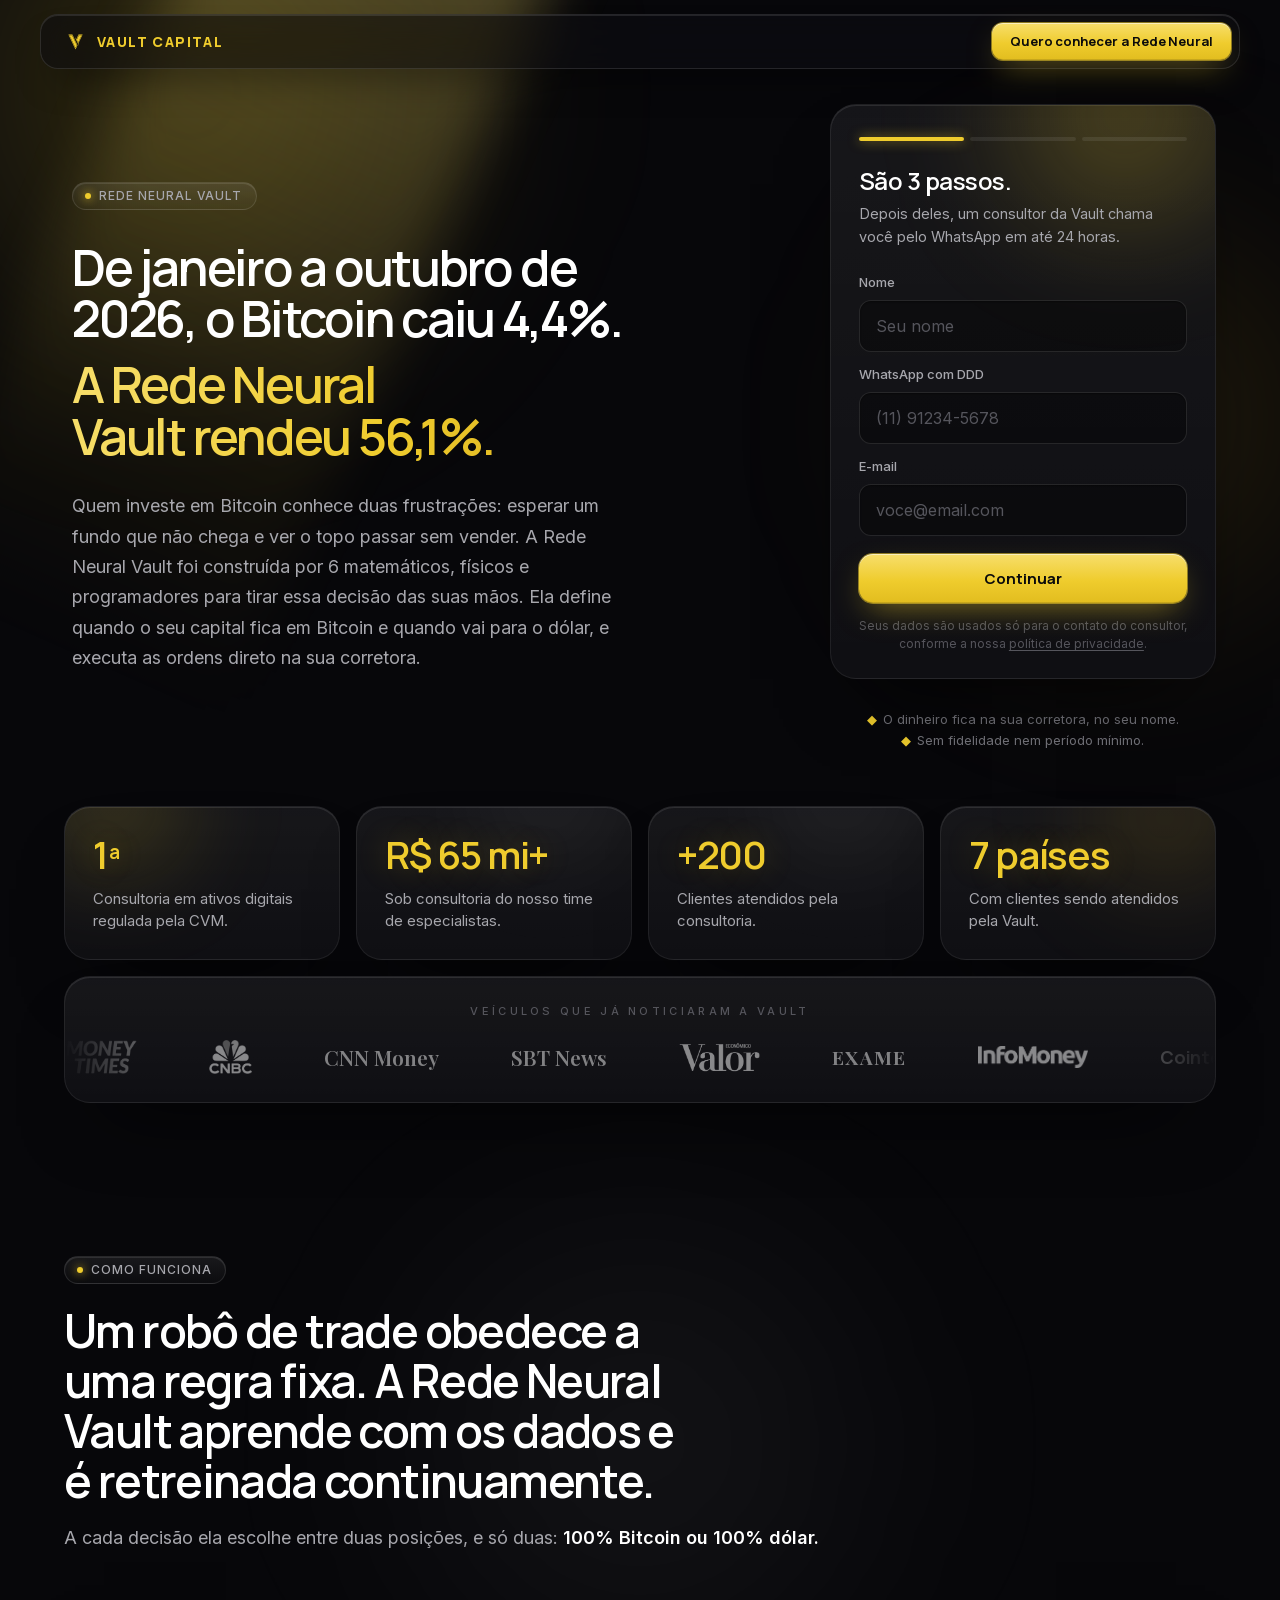
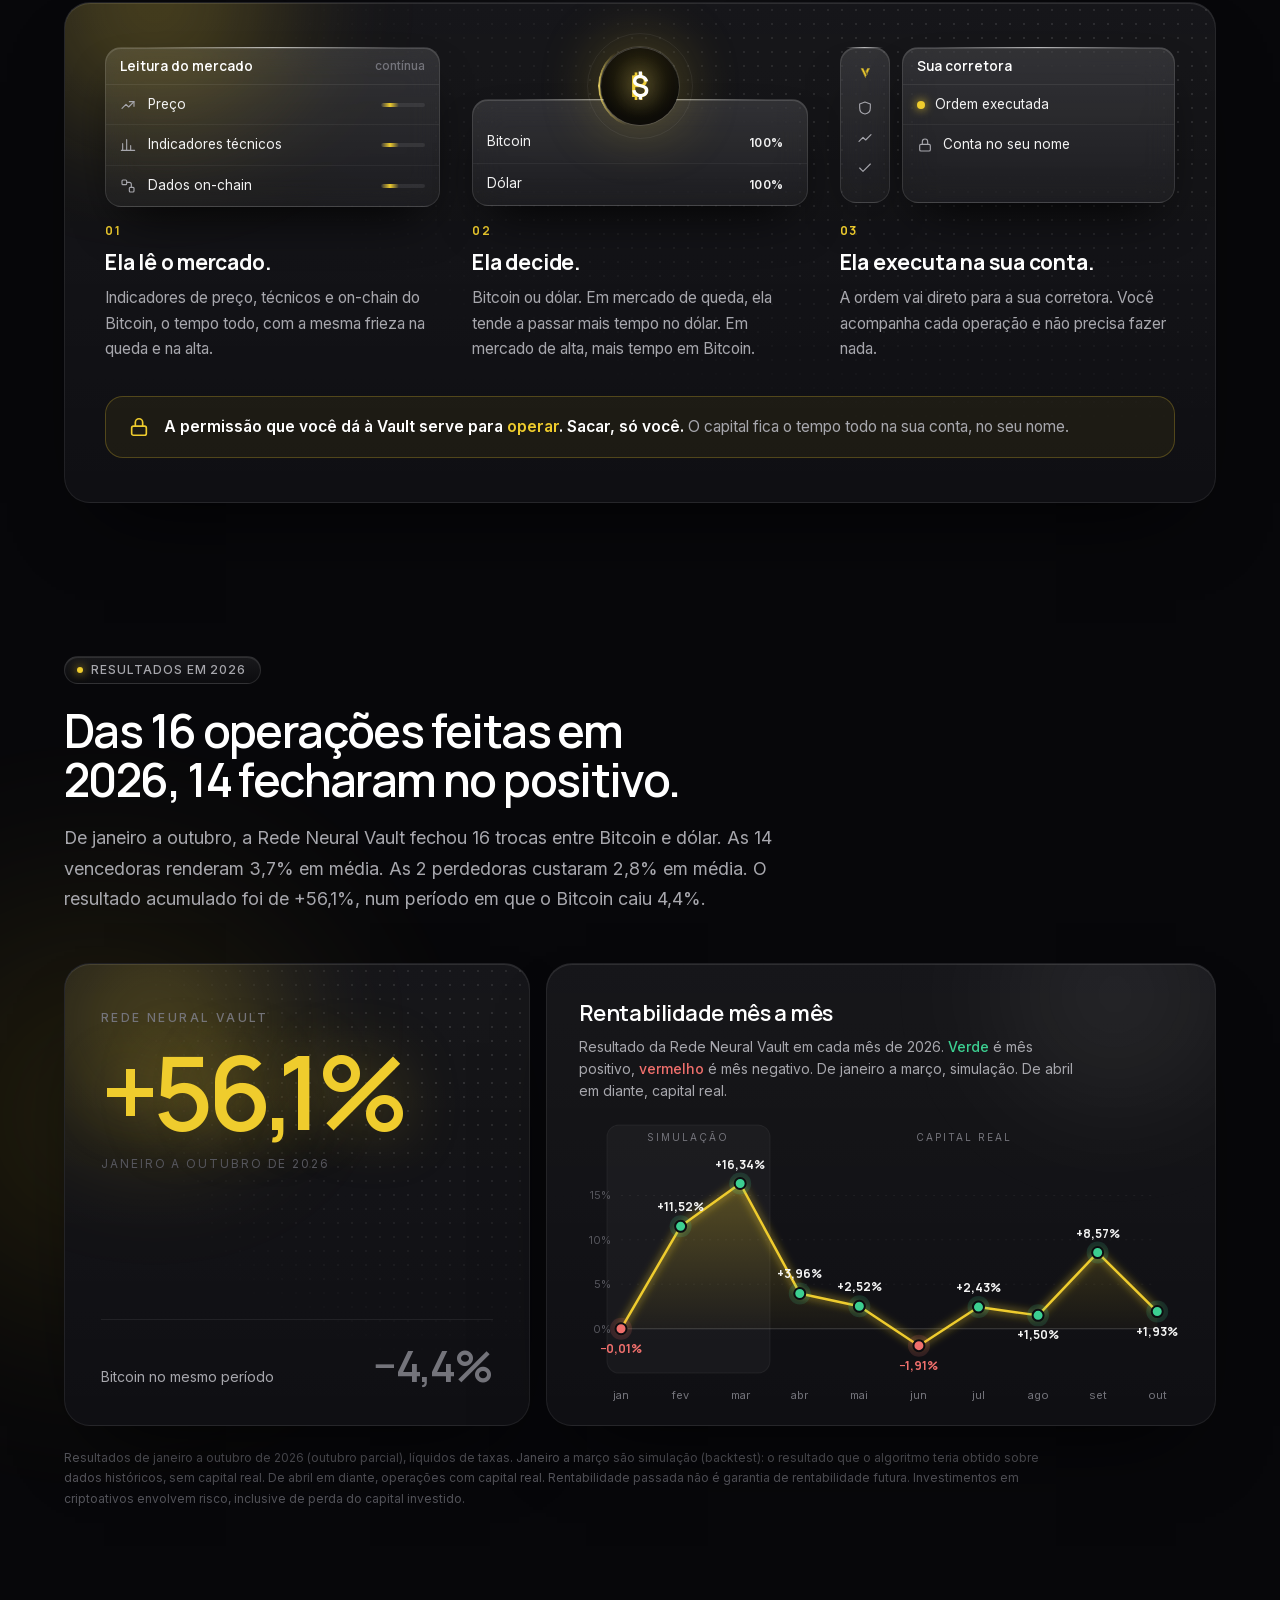
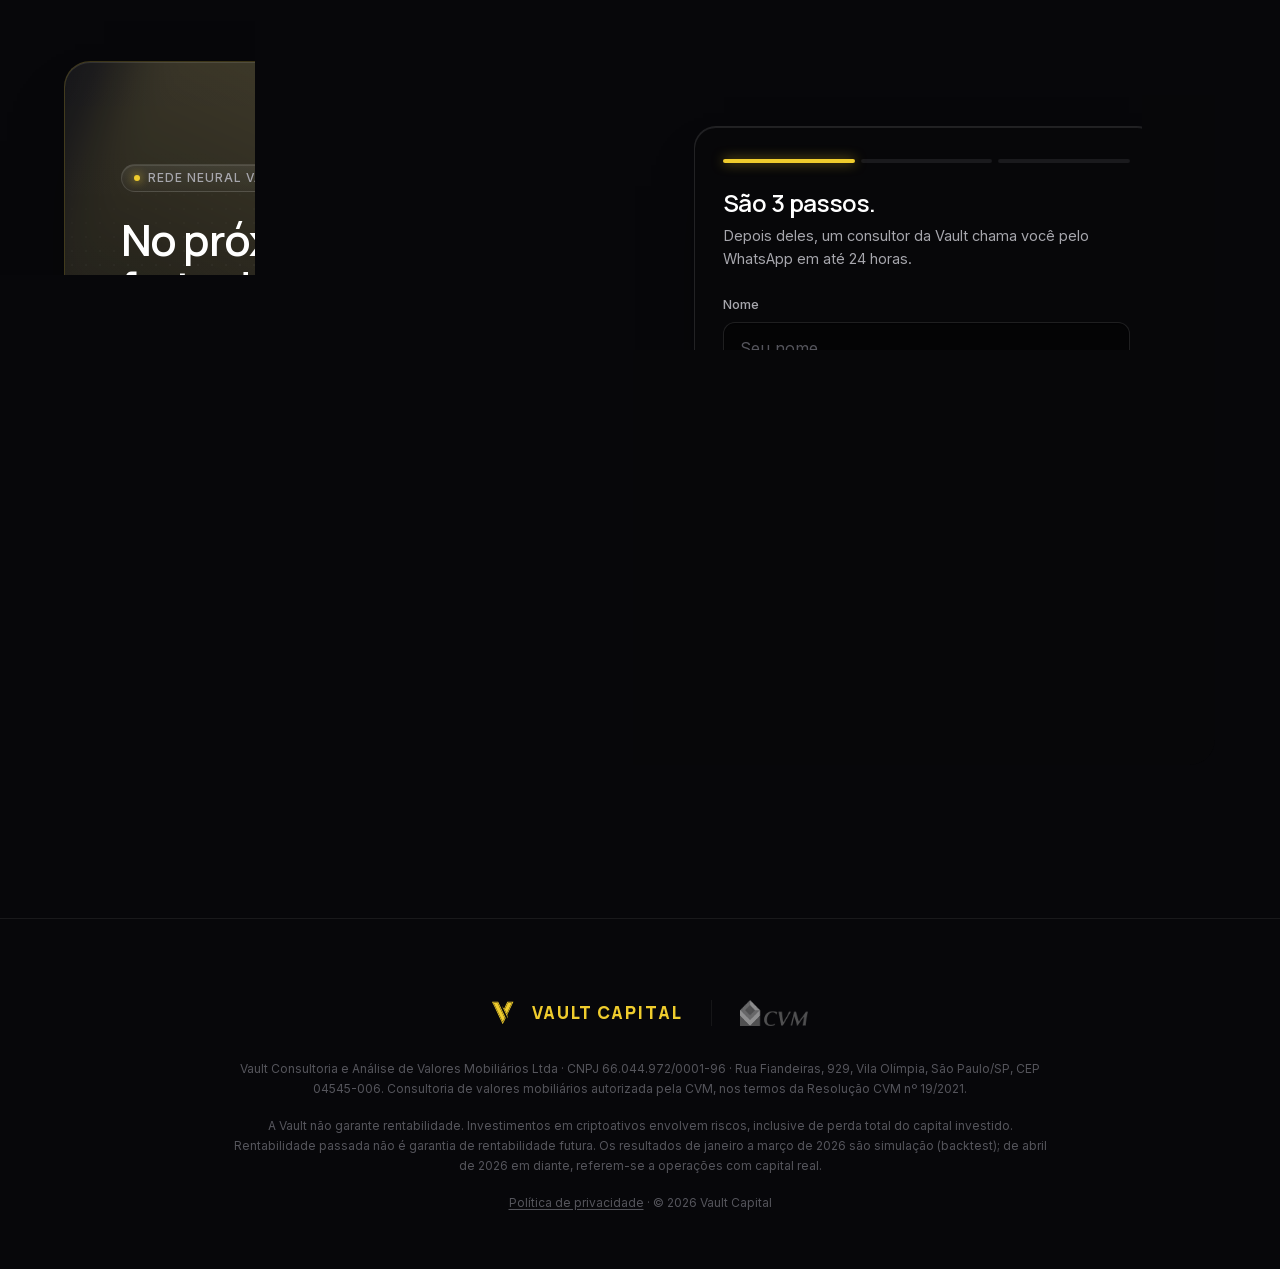
==== curta.html @ 4c9aa0a6 "curta: ilustracoes dos 3 passos" ====
<!DOCTYPE html>
<html lang="pt-BR">
<head>
<script>document.documentElement.classList.add('js')</script>
  <meta charset="UTF-8" />
  <meta name="viewport" content="width=device-width, initial-scale=1.0" />
  
  <meta name="robots" content="noindex, nofollow" />
  <title>Rede Neural Vault | Vault Capital</title>
  <meta name="description" content="O algoritmo construído pelo time de especialistas da Vault que define quando seu capital fica em Bitcoin e quando vai para o dólar, e executa as ordens direto na sua corretora." />
  <meta property="og:title" content="De janeiro a outubro de 2026, o Bitcoin caiu 4,4%. A Rede Neural Vault rendeu 56,1%." />
  <meta property="og:description" content="Janeiro a março em simulação (backtest). Abril em diante com capital real." />
  <meta property="og:type" content="website" />
  <link rel="icon" type="image/svg+xml" href="assets/img/favicon.svg" />
  <link rel="stylesheet" href="assets/css/fonts.css" />
  <style>
    /* ================================================================
       v2: BENTO + LIQUID GLASS
       Cores: padrão Vault (preto, um amarelo, branco). Estrutura visual:
       referência bentogrids.com enviada pelo Kaique (cards de vidro,
       luz atmosférica, painéis de interface flutuando dentro dos cards).
       ================================================================ */
    :root {
      --yellow: #efcc2d; --yellow-2: #f7de6b; --yellow-deep: #c99a12;
      --ink: #07070a; --ink-2: #0c0c10;
      --white: #ffffff; --t1: #f2f2f2; --t2: #a7a7ad; --t3: #74747b; --t4: #55555c;
      --pos: #3ccf91; --neg: #ef6f6c;
      --line: rgba(255,255,255,.07); --line-2: rgba(255,255,255,.11);
      --glass: linear-gradient(180deg, rgba(255,255,255,.075) 0%, rgba(255,255,255,.025) 100%);
      --glass-strong: linear-gradient(180deg, rgba(255,255,255,.12) 0%, rgba(255,255,255,.04) 100%);
      --hl: inset 0 1px 0 rgba(255,255,255,.10);
      --f-head: 'Manrope', sans-serif; --f-body: 'Inter', sans-serif;
      --r-card: 26px; --r-panel: 16px;
      --max: 1200px; --gap: 16px;
    }
    *, *::before, *::after { box-sizing: border-box; margin: 0; padding: 0; }
    html { scroll-behavior: smooth; overflow-x: hidden; }
    body { background: var(--ink); color: var(--t1); font-family: var(--f-body); line-height: 1.6; overflow-x: hidden;
      -webkit-font-smoothing: antialiased; -moz-osx-font-smoothing: grayscale; }
    img, video { max-width: 100%; display: block; }
    a { color: inherit; text-decoration: none; }
    :focus-visible { outline: 2px solid var(--yellow); outline-offset: 3px; }
    .wrap { max-width: var(--max); margin: 0 auto; padding: 0 24px; position: relative; z-index: 1; }
    .sec { position: relative; padding: 112px 0; }
    .num { font-variant-numeric: lining-nums tabular-nums; }

    /* Luz atmosférica da página */
    .atmo { position: absolute; pointer-events: none; border-radius: 50%; filter: blur(80px); z-index: 0; }
    .atmo.y { background: radial-gradient(circle, rgba(239,204,45,.20), transparent 65%); }
    .atmo.a { background: radial-gradient(circle, rgba(201,154,18,.16), transparent 65%); }
    .atmo.w { background: radial-gradient(circle, rgba(255,255,255,.06), transparent 65%); }

    /* Tipografia */
    .tag { display: inline-flex; align-items: center; gap: 8px; padding: 7px 14px 7px 12px; border-radius: 999px;
      background: var(--glass); border: 1px solid var(--line-2); box-shadow: var(--hl);
      font: 500 12px/1 var(--f-body); letter-spacing: .08em; text-transform: uppercase; color: var(--t2); }
    .tag i { width: 6px; height: 6px; border-radius: 50%; background: var(--yellow); box-shadow: 0 0 10px var(--yellow); }
    .h2 { font-family: var(--f-head); font-weight: 600; font-size: clamp(30px, 3.6vw, 48px); line-height: 1.08;
      letter-spacing: -0.035em; color: var(--white); text-wrap: balance; }
    .lead { font-size: clamp(16px, 1.4vw, 18px); line-height: 1.7; color: var(--t2); text-wrap: pretty; }
    .sec-head { max-width: 760px; margin-bottom: 48px; }
    .sec-head .tag { margin-bottom: 22px; }
    .sec-head .lead { margin-top: 18px; }
    .sec-head.c { margin-left: auto; margin-right: auto; text-align: center; }

    /* Botões */
    .btn, .btn-primary { position: relative; display: inline-flex; align-items: center; justify-content: center; gap: 10px;
      padding: 17px 28px; border-radius: 14px; border: 0; cursor: pointer; white-space: nowrap;
      font: 700 15px/1 var(--f-head); letter-spacing: -0.005em; color: #0b0b0b;
      background: linear-gradient(180deg, var(--yellow-2) 0%, var(--yellow) 55%, #e2bd1f 100%);
      box-shadow: inset 0 1px 0 rgba(255,255,255,.55), inset 0 -1px 0 rgba(0,0,0,.12), 0 0 0 1px rgba(239,204,45,.55), 0 12px 32px -10px rgba(239,204,45,.55);
      transition: transform .18s ease, box-shadow .25s ease, filter .2s ease; }
    .btn:hover, .btn-primary:hover { transform: translateY(-1px); filter: brightness(1.04);
      box-shadow: inset 0 1px 0 rgba(255,255,255,.6), inset 0 -1px 0 rgba(0,0,0,.12), 0 0 0 1px rgba(239,204,45,.7), 0 18px 44px -10px rgba(239,204,45,.7); }
    .btn:active, .btn-primary:active { transform: translateY(0); }
    .btn-primary[disabled] { opacity: .6; cursor: wait; transform: none; }
    .btn svg { width: 16px; height: 16px; stroke: currentColor; fill: none; stroke-width: 2.2; stroke-linecap: round; stroke-linejoin: round; transition: transform .2s ease; }
    .btn:hover svg { transform: translateX(3px); }
    .btn-glass { display: inline-flex; align-items: center; gap: 8px; padding: 10px 16px; border-radius: 12px;
      background: var(--glass-strong); border: 1px solid var(--line-2); box-shadow: var(--hl), 0 8px 24px -12px rgba(0,0,0,.8);
      font: 600 13px/1 var(--f-head); color: var(--white); backdrop-filter: blur(12px); -webkit-backdrop-filter: blur(12px);
      transition: border-color .2s ease, background .2s ease; white-space: nowrap; }
    .btn-glass:hover { border-color: rgba(239,204,45,.5); }
    .btn-glass i { width: 7px; height: 7px; border-radius: 50%; background: var(--yellow); box-shadow: 0 0 8px var(--yellow); }

    /* ============ CARD BENTO (vidro) ============ */
    .card { position: relative; overflow: hidden; isolation: isolate; border-radius: var(--r-card);
      background: linear-gradient(180deg, rgba(255,255,255,.045) 0%, rgba(255,255,255,.012) 100%), var(--ink-2);
      border: 1px solid var(--line); box-shadow: var(--hl), 0 40px 80px -40px rgba(0,0,0,.9);
      transition: border-color .35s ease; }
    .card:hover { border-color: rgba(255,255,255,.13); }
    /* brilho que segue o mouse */
    .card::after { content: ''; position: absolute; inset: 0; z-index: 3; pointer-events: none; opacity: 0; transition: opacity .35s ease;
      background: radial-gradient(420px circle at var(--mx, 50%) var(--my, 50%), rgba(255,255,255,.055), transparent 60%); }
    .card:hover::after { opacity: 1; }
    /* luz atmosférica dentro do card */
    .glow { position: absolute; z-index: -1; pointer-events: none; border-radius: 50%; filter: blur(50px); }
    .glow.y { background: radial-gradient(circle, rgba(239,204,45,.30), transparent 68%); }
    .glow.a { background: radial-gradient(circle, rgba(201,154,18,.24), transparent 68%); }
    .glow.w { background: radial-gradient(circle, rgba(255,255,255,.09), transparent 68%); }
    /* feixe de luz diagonal */
    .beam { position: absolute; z-index: -1; pointer-events: none; width: 46%; height: 160%; top: -40%;
      background: linear-gradient(180deg, rgba(247,222,107,.28), rgba(239,204,45,.06) 55%, transparent 80%);
      filter: blur(28px); transform: rotate(24deg); mix-blend-mode: screen; }
    /* textura de pontos */
    .dots { position: absolute; inset: 0; z-index: -1; pointer-events: none;
      background-image: radial-gradient(rgba(255,255,255,.13) 1px, transparent 1.2px); background-size: 14px 14px;
      -webkit-mask-image: radial-gradient(ellipse at var(--dx, 70%) var(--dy, 40%), #000 0%, transparent 60%);
              mask-image: radial-gradient(ellipse at var(--dx, 70%) var(--dy, 40%), #000 0%, transparent 60%); }
    .card-viz { position: relative; height: 270px; }
    .card-txt { position: relative; z-index: 2; padding: 0 36px 36px; }
    .card-txt h3 { font-family: var(--f-head); font-weight: 600; font-size: clamp(20px, 1.8vw, 24px); line-height: 1.25;
      letter-spacing: -0.02em; color: var(--white); margin-bottom: 10px; text-wrap: balance; }
    .card-txt p { font-size: 16px; line-height: 1.6; color: var(--t2); text-wrap: pretty; }

    /* Painel de vidro (interface flutuando dentro do card) */
    .panel { position: absolute; border-radius: var(--r-panel); background: var(--glass-strong); border: 1px solid var(--line-2);
      box-shadow: inset 0 1px 0 rgba(255,255,255,.14), 0 24px 50px -20px rgba(0,0,0,.95);
      backdrop-filter: blur(16px) saturate(140%); -webkit-backdrop-filter: blur(16px) saturate(140%); }
    .panel::before { content: ''; position: absolute; left: 12%; right: 12%; top: -1px; height: 1px;
      background: linear-gradient(90deg, transparent, rgba(255,255,255,.65), transparent); }
    .panel-h { display: flex; align-items: center; justify-content: space-between; padding: 14px 18px; border-bottom: 1px solid var(--line);
      font: 600 15px/1.2 var(--f-head); color: var(--white); }
    .panel-h small { font: 500 12px var(--f-body); color: var(--t3); }
    .row { display: flex; align-items: center; gap: 12px; padding: 12px 18px; font-size: 14.5px; color: var(--t1); }
    .row + .row { border-top: 1px solid rgba(255,255,255,.05); }
    .ico { width: 18px; height: 18px; flex-shrink: 0; stroke: var(--t2); fill: none; stroke-width: 1.7; stroke-linecap: round; stroke-linejoin: round; }

    /* ============ HEADER ============ */
    .nav { position: fixed; top: 14px; left: 50%; transform: translateX(-50%); z-index: 2000; width: min(calc(100% - 28px), 1200px);
      display: flex; align-items: center; justify-content: space-between; padding: 8px 8px 8px 16px; border-radius: 18px;
      background: rgba(14,14,18,.62); border: 1px solid var(--line-2); box-shadow: var(--hl), 0 20px 40px -20px rgba(0,0,0,.9);
      backdrop-filter: blur(18px) saturate(150%); -webkit-backdrop-filter: blur(18px) saturate(150%); }
    .nav-logo { display: flex; align-items: center; gap: 4px; }
    .nav-logo img { height: 40px; width: auto; margin: -6px -2px; }
    .nav-logo span { font: 800 14px var(--f-head); letter-spacing: .1em; color: var(--yellow); }
    .nav .btn { padding: 12px 18px; font-size: 13px; border-radius: 11px; }

    /* ============ HERO ============ */
    .hero { position: relative; overflow: hidden; padding: 104px 0 56px; }
    .hero-grid { display: grid; grid-template-columns: minmax(0, 1.32fr) minmax(0, .68fr); gap: var(--gap); align-items: stretch; }
    .hero-side { display: flex; flex-direction: column; gap: var(--gap); }
    .hero-main { background: none; border: 0; box-shadow: none; overflow: visible; }
    .hero-main::after { display: none; }
    .hero-main { padding: 48px 40px 48px 8px; display: flex; flex-direction: column; justify-content: center; }
    .hero-main .tag { align-self: flex-start; margin-bottom: 32px; }
    .hero-h1 { font-family: var(--f-head); font-weight: 600; font-size: clamp(34px, 3.9vw, 56px); line-height: 1.04;
      letter-spacing: -0.045em; color: var(--white); text-wrap: balance; }
    .hero-h1 span { display: block; margin-top: 14px;
      background: linear-gradient(100deg, var(--yellow-2) 0%, var(--yellow) 45%, var(--yellow-deep) 100%);
      -webkit-background-clip: text; background-clip: text; color: transparent; }
    .hero-sub { margin-top: 28px; max-width: 540px; }
    .chips { display: flex; flex-direction: column; gap: 0; list-style: none; padding: 6px 22px; }
    .chips li { display: flex; align-items: center; gap: 14px; padding: 14px 0; font-size: 13.5px; line-height: 1.45; color: var(--t2); }
    .chips li + li { border-top: 1px solid var(--line); }
    .chips li b { flex-shrink: 0; width: 34px; height: 34px; border-radius: 10px; display: flex; align-items: center; justify-content: center;
      background: rgba(239,204,45,.1); border: 1px solid rgba(239,204,45,.28); box-shadow: 0 0 16px -4px rgba(239,204,45,.5); }
    .chips svg { width: 16px; height: 16px; stroke: var(--yellow); fill: none; stroke-width: 1.7; stroke-linecap: round; stroke-linejoin: round; }
    .hero-form { padding: 32px 28px 24px; flex: 1; }

    /* ============ FORMULÁRIO (vidro) ============ */
    .lead-form { position: relative; z-index: 2; text-align: left; }
    .lf-progress { display: grid; grid-template-columns: repeat(3, 1fr); gap: 6px; margin-bottom: 26px; }
    .lf-progress i { height: 4px; border-radius: 4px; background: rgba(255,255,255,.08); transition: background .3s ease, box-shadow .3s ease; }
    .lf-progress i.on { background: var(--yellow); box-shadow: 0 0 12px rgba(239,204,45,.6); }
    .lf-title { font: 600 24px/1.2 var(--f-head); letter-spacing: -0.02em; color: var(--white); margin-bottom: 6px; }
    .lf-text { font-size: 14.5px; line-height: 1.6; color: var(--t2); margin-bottom: 24px; }
    .lf-step { display: none; }
    .lf-step.active { display: block; animation: lfIn .35s ease; }
    @keyframes lfIn { from { opacity: 0; transform: translateY(6px); } to { opacity: 1; transform: none; } }
    .lf-field { margin-bottom: 12px; }
    .lf-field label { display: block; font-size: 13px; font-weight: 500; color: var(--t2); margin-bottom: 7px; }
    .lf-field input { width: 100%; height: 52px; padding: 0 16px; border-radius: 12px; color: var(--white); font: 400 16px var(--f-body);
      background: rgba(0,0,0,.35); border: 1px solid var(--line-2); box-shadow: inset 0 1px 2px rgba(0,0,0,.4); transition: border-color .2s ease, box-shadow .2s ease; }
    .lf-field input::placeholder { color: var(--t4); }
    .lf-field input:focus { outline: none; border-color: rgba(239,204,45,.8); box-shadow: 0 0 0 4px rgba(239,204,45,.12); }
    .lf-field.invalid input { border-color: #d0574c; }
    .lf-error { display: none; font-size: 12px; color: #ef8a80; margin-top: 6px; }
    .lf-field.invalid .lf-error { display: block; }
    .lf-q { font: 600 17px/1.4 var(--f-head); color: var(--white); margin-bottom: 16px; }
    .lf-options { display: flex; flex-direction: column; gap: 8px; border: 0; }
    .lf-opt { position: relative; }
    .lf-opt input { position: absolute; opacity: 0; pointer-events: none; }
    .lf-opt span { display: flex; align-items: center; gap: 12px; min-height: 50px; padding: 12px 16px; cursor: pointer; border-radius: 12px;
      background: rgba(0,0,0,.3); border: 1px solid var(--line-2); font: 500 15px var(--f-body); color: var(--t1); transition: all .2s ease; }
    .lf-opt span::before { content: ''; flex-shrink: 0; width: 16px; height: 16px; border-radius: 50%; border: 1.5px solid var(--t4); transition: all .2s ease; }
    .lf-opt span:hover { border-color: rgba(239,204,45,.4); background: rgba(255,255,255,.04); }
    .lf-opt input:checked + span { border-color: var(--yellow); background: rgba(239,204,45,.08); color: var(--white); }
    .lf-opt input:checked + span::before { border-color: var(--yellow); background: radial-gradient(circle, var(--yellow) 0 4px, transparent 5px); }
    .lf-opt input:focus-visible + span { outline: 2px solid var(--yellow); outline-offset: 2px; }
    .lf-group-error { display: none; font-size: 12px; color: #ef8a80; margin-top: 10px; }
    .lf-group-error.show { display: block; }
    .lf-actions { display: flex; flex-direction: column; gap: 10px; margin-top: 18px; }
    .lf-actions .btn-primary { width: 100%; }
    .lf-back { background: none; border: none; cursor: pointer; font: 500 13px var(--f-body); color: var(--t3); align-self: center; padding: 8px; }
    .lf-back:hover { color: var(--t1); }
    .lf-privacy { font-size: 12px; line-height: 1.55; color: var(--t4); margin-top: 14px; text-align: center; }
    .lf-privacy a { text-decoration: underline; text-underline-offset: 2px; }
    .lf-privacy a:hover { color: var(--t2); }
    .lf-thanks { display: none; text-align: center; padding: 28px 0 12px; }
    .lead-form.done .lf-thanks { display: block; }
    .lead-form.done .lf-body { display: none; }
    .lf-thanks-mark { width: 56px; height: 56px; margin: 0 auto 20px; border-radius: 50%; display: flex; align-items: center; justify-content: center;
      background: rgba(239,204,45,.12); border: 1px solid rgba(239,204,45,.6); box-shadow: 0 0 30px rgba(239,204,45,.35); }
    .lf-thanks-mark svg { width: 22px; height: 22px; stroke: var(--yellow); }
    .lf-thanks h3 { font: 600 26px var(--f-head); letter-spacing: -0.02em; margin-bottom: 8px; }
    .lf-thanks p { font-size: 15px; color: var(--t2); line-height: 1.6; }

    /* ============ CREDENCIAIS ============ */
    .creds { padding: 0 0 40px; }
    .creds-grid { display: grid; grid-template-columns: repeat(4, minmax(0, 1fr)); gap: var(--gap); }
    .cred { padding: 28px 28px 26px; }
    .cred strong { display: block; font: 600 clamp(30px, 3vw, 40px)/1.05 var(--f-head); letter-spacing: -0.035em; color: var(--yellow); margin-bottom: 12px; white-space: nowrap;
      text-shadow: 0 0 30px rgba(239,204,45,.25); }
    .cred span { display: block; font-size: 15px; line-height: 1.5; color: var(--t2); }
    .media { margin-top: var(--gap); padding: 26px 0 28px; }
    .media-label { display: block; text-align: center; font-size: 11px; font-weight: 500; letter-spacing: .3em; text-transform: uppercase; color: var(--t4); margin-bottom: 20px; }
    .media-track { overflow: hidden;
      -webkit-mask-image: linear-gradient(to right, transparent 0, #000 10%, #000 90%, transparent 100%);
              mask-image: linear-gradient(to right, transparent 0, #000 10%, #000 90%, transparent 100%); }
    .media-logos { display: flex; flex-wrap: nowrap; align-items: center; gap: 72px; width: max-content; padding-right: 72px; animation: marquee 34s linear infinite; }
    .media-track:hover .media-logos { animation-play-state: paused; }
    @keyframes marquee { from { transform: translateX(0); } to { transform: translateX(-50%); } }
    .media-logos > * { flex-shrink: 0; opacity: .5; transition: opacity .3s ease; }
    .media-logos > *:hover { opacity: 1; }
    .media-logos img { height: 22px; width: auto; filter: grayscale(1) brightness(2.2); }
    .media-logos img.tall { height: 34px; }
    .wm { color: var(--t1); white-space: nowrap; line-height: 1; }
    .wm-serif { font-family: 'Playfair Display', Georgia, serif; font-weight: 600; font-size: 21px; }
    .wm-caps { font-family: 'Playfair Display', Georgia, serif; font-weight: 700; font-size: 19px; letter-spacing: .06em; text-transform: uppercase; }
    .wm-sans { font-family: var(--f-head); font-weight: 700; font-size: 18px; letter-spacing: -0.01em; }

    /* ============ COMO FUNCIONA (bento) ============ */
    .bento { display: grid; gap: var(--gap); }
    .bento.r1 { grid-template-columns: minmax(0, 1fr) minmax(0, 1.22fr) minmax(0, .86fr); }
    .bento.r2 { grid-template-columns: minmax(0, .92fr) minmax(0, 1.08fr); margin-top: var(--gap); }

    /* Card 1: ela lê o mercado */
    .read-panel { left: 28px; right: 28px; top: 36px; }
    .read-panel .row { white-space: nowrap; }
    .read-panel .row { justify-content: space-between; }
    .read-panel .row > span { display: flex; align-items: center; gap: 12px; }
    .scan { position: relative; width: 56px; flex-shrink: 0; height: 4px; border-radius: 4px; background: rgba(255,255,255,.08); overflow: hidden; }
    .scan::after { content: ''; position: absolute; inset: 0; width: 40%; border-radius: 4px; background: linear-gradient(90deg, transparent, var(--yellow), transparent);
      animation: scan 2.2s ease-in-out infinite; }
    .row:nth-child(3) .scan::after { animation-delay: .4s; } .row:nth-child(4) .scan::after { animation-delay: .8s; }
    @keyframes scan { from { transform: translateX(-100%); } to { transform: translateX(260%); } }
    .pill-y { position: absolute; right: 26px; bottom: 30px; padding: 7px 12px; border-radius: 9px; background: var(--yellow); color: #111;
      font: 700 12.5px/1 var(--f-head); box-shadow: 0 10px 24px -8px rgba(239,204,45,.7); }

    /* Card 2: ela decide (orbe) */
    .orb { position: absolute; left: 50%; top: 28px; transform: translateX(-50%); width: 132px; height: 132px; border-radius: 50%; z-index: 2;
      background: radial-gradient(circle at 50% 35%, #2a2510 0%, #0d0c08 70%); box-shadow: 0 0 0 1px rgba(255,255,255,.12), 0 0 60px rgba(239,204,45,.35), inset 0 1px 0 rgba(255,255,255,.2); }
    .orb::before { content: ''; position: absolute; inset: -3px; border-radius: 50%; padding: 2px;
      background: conic-gradient(from 0deg, transparent 0 55%, rgba(247,222,107,.9) 75%, transparent 90%);
      -webkit-mask: linear-gradient(#000 0 0) content-box, linear-gradient(#000 0 0); -webkit-mask-composite: xor; mask-composite: exclude; animation: spin 4s linear infinite; }
    .orb::after { content: ''; position: absolute; inset: -26px; border-radius: 50%; border: 1px solid rgba(255,255,255,.06); }
    @keyframes spin { to { transform: rotate(360deg); } }
    .orb b { position: absolute; inset: 0; display: flex; align-items: center; justify-content: center; font: 600 46px/1 var(--f-head); color: var(--yellow);
      text-shadow: 0 0 24px rgba(239,204,45,.6); animation: swapA 8s ease-in-out infinite; }
    .orb b + b { color: var(--white); text-shadow: 0 0 24px rgba(255,255,255,.4); animation-name: swapB; }
    @keyframes swapA { 0%, 42% { opacity: 1; transform: scale(1); } 50%, 92% { opacity: 0; transform: scale(.85); } 100% { opacity: 1; transform: scale(1); } }
    @keyframes swapB { 0%, 42% { opacity: 0; transform: scale(.85); } 50%, 92% { opacity: 1; transform: scale(1); } 100% { opacity: 0; transform: scale(.85); } }
    .decide-panel { left: 36px; right: 36px; top: 112px; padding-top: 30px; }
    .decide-panel .row { justify-content: space-between; }
    .decide-panel .state { font: 600 12px var(--f-body); letter-spacing: .04em; padding: 4px 9px; border-radius: 7px; }
    .st-a { animation: stA 8s ease-in-out infinite; } .st-b { animation: stB 8s ease-in-out infinite; }
    @keyframes stA { 0%, 46% { background: rgba(239,204,45,.16); color: var(--yellow); } 50%, 96% { background: transparent; color: var(--t4); } 100% { background: rgba(239,204,45,.16); color: var(--yellow); } }
    @keyframes stB { 0%, 46% { background: transparent; color: var(--t4); } 50%, 96% { background: rgba(255,255,255,.12); color: var(--white); } 100% { background: transparent; color: var(--t4); } }

    /* Card 3: ela executa na sua conta */
    .exec-side { left: 36px; top: 40px; width: 58px; height: 200px; display: flex; flex-direction: column; align-items: center; gap: 22px; padding-top: 14px; }
    .exec-side img { width: 34px; height: 34px; }
    .exec-main { left: 106px; top: 40px; right: -40px; height: 200px; }
    .exec-main .row { font-size: 14px; }
    .exec-main .ok { width: 8px; height: 8px; border-radius: 50%; background: var(--yellow); box-shadow: 0 0 10px var(--yellow); flex-shrink: 0; }

    /* Card permissão (destaque) */
    .perm-card { border-color: rgba(239,204,45,.28); }
    .perm-card:hover { border-color: rgba(239,204,45,.5); }
    .perm-card .card-viz, .team-card .card-viz { height: 250px; }
    .perm-panel { left: 50%; transform: translateX(-50%); width: min(400px, calc(100% - 56px)); top: 48px; }
    .perm-panel .row { justify-content: space-between; padding: 15px 18px; }
    .perm-panel .row > span { display: flex; align-items: center; gap: 12px; }
    .tg { position: relative; width: 46px; height: 26px; border-radius: 999px; background: rgba(255,255,255,.08); border: 1px solid var(--line-2); flex-shrink: 0; }
    .tg::after { content: ''; position: absolute; top: 3px; left: 3px; width: 18px; height: 18px; border-radius: 50%; background: #3a3a40; transition: all .3s ease; }
    .tg.on { background: linear-gradient(180deg, var(--yellow-2), var(--yellow)); border-color: rgba(239,204,45,.8); box-shadow: 0 0 18px rgba(239,204,45,.5); }
    .tg.on::after { left: 23px; background: #fff; box-shadow: 0 2px 6px rgba(0,0,0,.35); }
    .row.off { color: var(--t3); }
    .row.off .ico { stroke: var(--t4); }
    .perm-card .card-txt h3 { font-size: clamp(22px, 2.1vw, 28px); }
    .perm-card .card-txt h3 em { font-style: normal; color: var(--yellow); }

    /* Card time */
        .team-net { position: absolute; inset: 0; width: 100%; height: 100%; }
    .team-pill { position: absolute; left: 36px; top: 54px; }
    .team-card .card-txt p { color: var(--t2); }
    .team-card .card-txt p strong { color: var(--white); font-weight: 500; }

    .cta-mid { display: flex; justify-content: center; margin-top: 48px; }

    /* ============ RESULTADOS ============ */
    .res-top { display: grid; grid-template-columns: minmax(0, .82fr) minmax(0, 1.18fr); gap: var(--gap); }
    .compare-card { padding: 40px 36px 36px; display: flex; flex-direction: column; justify-content: space-between; gap: 32px; }
    .cmp-label { font-size: 12px; font-weight: 500; letter-spacing: .2em; text-transform: uppercase; color: var(--t3); }
    .cmp-big { font: 600 clamp(64px, 8vw, 104px)/.95 var(--f-head); letter-spacing: -0.055em; color: var(--yellow); margin: 14px 0 10px; white-space: nowrap;
      text-shadow: 0 0 60px rgba(239,204,45,.35); }
    .cmp-name { font: 600 16px var(--f-head); color: var(--white); }
    .cmp-vs { display: flex; align-items: baseline; justify-content: space-between; gap: 16px; padding-top: 24px; border-top: 1px solid var(--line); }
    .cmp-vs strong { font: 600 clamp(32px, 3.4vw, 44px)/1 var(--f-head); letter-spacing: -0.04em; color: var(--t3); white-space: nowrap; }
    .cmp-vs span { font-size: 14px; color: var(--t2); }
    .cmp-period { font-size: 12px; letter-spacing: .16em; text-transform: uppercase; color: var(--t4); }
    .chart-card { padding: 34px 32px 18px; display: flex; flex-direction: column; }
    .chart-card h3 { font: 600 22px var(--f-head); letter-spacing: -0.02em; color: var(--white); margin-bottom: 8px; }
    .chart-card > p { font-size: 14px; line-height: 1.6; color: var(--t2); max-width: 500px; }
    .chart-card > p .g { color: var(--pos); font-weight: 500; } .chart-card > p .r { color: var(--neg); font-weight: 500; }
    .chart { width: 100%; height: 330px; margin-top: 14px; flex: 1; min-height: 290px; }
    .chart svg { display: block; width: 100%; height: 100%; overflow: visible; }

    .stats { display: grid; grid-template-columns: repeat(4, minmax(0, 1fr)); gap: var(--gap); margin-top: var(--gap); }
    .stat { padding: 28px 28px 28px; display: flex; flex-direction: column; }
    .stat-label { font-size: 11px; font-weight: 500; letter-spacing: .2em; text-transform: uppercase; color: var(--t3); }
    .stat-viz { height: 74px; margin: 22px 0 18px; display: flex; align-items: center; }
    .stat-num { font: 600 44px/1 var(--f-head); letter-spacing: -0.045em; color: var(--white); margin-bottom: 10px; }
    .stat-num.y { color: var(--yellow); text-shadow: 0 0 30px rgba(239,204,45,.3); }
    .stat-desc { font-size: 14px; line-height: 1.55; color: var(--t2); }
    .opdots { display: grid; grid-template-columns: repeat(8, 12px); gap: 8px; }
    .opdots i { width: 12px; height: 12px; border-radius: 50%; background: rgba(255,255,255,.18); box-shadow: inset 0 1px 0 rgba(255,255,255,.2); }
    .opdots.win i { background: var(--pos); box-shadow: 0 0 8px rgba(60,207,145,.55); }
    .opdots.win i.l { background: var(--neg); box-shadow: 0 0 8px rgba(239,111,108,.5); }
    .ring { width: 74px; height: 74px; transform: rotate(-90deg); overflow: visible; }
    .ring circle { fill: none; stroke-width: 7; }
    .ring .bg { stroke: rgba(255,255,255,.08); }
    .ring .fg.halo { stroke-width: 14; stroke-opacity: .14; }
    .ring .fg { stroke: var(--yellow); stroke-linecap: round; stroke-dasharray: 201; stroke-dashoffset: 201; transition: stroke-dashoffset 1.4s cubic-bezier(.2,.7,.2,1); }
    .visible .ring .fg, .ring.static .fg { stroke-dashoffset: 24; } /* 88% de 201 */
    .bars { width: 100%; display: flex; flex-direction: column; gap: 12px; }
    .bar { display: grid; grid-template-columns: 54px 1fr 46px; align-items: center; gap: 10px; font-size: 12px; color: var(--t3); }
    .bar u { display: block; height: 8px; border-radius: 8px; text-decoration: none; }
    .bar b { font-weight: 600; font-size: 13px; text-align: right; }
    .bar.g u { width: 100%; background: linear-gradient(90deg, rgba(60,207,145,.4), var(--pos)); } .bar.g b { color: var(--pos); }
    .bar.r u { width: 75.0%; background: linear-gradient(90deg, rgba(239,111,108,.4), var(--neg)); } .bar.r b { color: var(--neg); }
    .ops-card { grid-column: 1 / -1; display: grid; grid-template-columns: minmax(0, 1.15fr) minmax(0, .8fr) minmax(0, 1.05fr); padding: 0; }
    .ops-z { position: relative; padding: 30px 32px; display: flex; flex-direction: column; gap: 18px; justify-content: space-between; }
    .ops-z + .ops-z { border-left: 1px solid var(--line); }
    .ops-card .opdots { grid-template-columns: repeat(8, 12px); }
    .ops-line { font-size: 14.5px; line-height: 1.5; color: var(--t2); margin: 0; }
    .ops-line strong { font: 600 30px/1 var(--f-head); letter-spacing: -0.04em; color: var(--white); margin-right: 6px; vertical-align: -3px; }
    .ops-leg { display: block; margin-top: 8px; font-size: 13px; }
    .ops-leg em { font-style: normal; font-weight: 500; margin-right: 12px; white-space: nowrap; }
    .ops-leg em::before { content: ''; display: inline-block; width: 7px; height: 7px; border-radius: 50%; margin-right: 6px; vertical-align: 1px; background: currentColor; }
    .ops-leg .g { color: var(--pos); } .ops-leg .r { color: var(--neg); }
    .ops-hit-row { display: flex; align-items: center; gap: 18px; }
    .ops-hit .stat-num { font-size: 56px; margin: 0; }
    .ops-pay .bars { gap: 10px; }
    @media (max-width: 960px) {
      .ops-card { grid-template-columns: minmax(0, 1fr) minmax(0, 1fr); }
      .ops-count { grid-column: 1 / -1; border-bottom: 1px solid var(--line); }
      .ops-z + .ops-z { border-left: 0; }
      .ops-pay { border-left: 1px solid var(--line) !important; }
    }
    @media (max-width: 560px) {
      .ops-card { grid-template-columns: minmax(0, 1fr); }
      .ops-z { padding: 22px 20px; gap: 14px; }
      .ops-z + .ops-z { border-top: 1px solid var(--line); }
      .ops-count { border-bottom: 0; }
      .ops-pay { border-left: 0 !important; }
      .ops-card .opdots { grid-template-columns: repeat(16, minmax(0, 1fr)); gap: 5px; }
      .ops-card .opdots i { width: 100%; height: auto; aspect-ratio: 1; }
      .ops-hit-row { gap: 14px; }
      .ops-hit .stat-num { font-size: 44px; }
      .ops-hit .ring { width: 52px; height: 52px; }
    }
    .disclaimer { font-size: 12px; line-height: 1.7; color: var(--t4); margin-top: 22px; max-width: 980px; }

    /* Vídeo */
    .video-card { margin-top: 72px; display: grid; grid-template-columns: minmax(0, 1fr) 330px; gap: 56px; align-items: center; padding: 56px; }
    .video-card .tag { margin-bottom: 24px; }
    .video-card h3 { font: 600 clamp(28px, 3.1vw, 42px)/1.1 var(--f-head); letter-spacing: -0.035em; color: var(--white); margin-bottom: 16px; text-wrap: balance; }
    .video-card p { font-size: 17px; line-height: 1.7; color: var(--t2); margin-bottom: 36px; max-width: 460px; }
    .player { position: relative; aspect-ratio: 9 / 16; border-radius: 22px; overflow: hidden; background: #000;
      border: 1px solid var(--line-2); box-shadow: 0 0 0 6px rgba(255,255,255,.03), 0 40px 80px -30px rgba(0,0,0,1), 0 0 80px -20px rgba(239,204,45,.25); }
    .player video { width: 100%; height: 100%; object-fit: cover; }
    .player-btn { position: absolute; inset: 0; display: flex; align-items: center; justify-content: center; border: 0; cursor: pointer;
      background: linear-gradient(to bottom, rgba(0,0,0,0) 50%, rgba(0,0,0,.8) 100%); }
    .player-btn i { width: 76px; height: 76px; border-radius: 50%; display: flex; align-items: center; justify-content: center;
      background: rgba(255,255,255,.14); border: 1px solid rgba(255,255,255,.35); backdrop-filter: blur(12px); -webkit-backdrop-filter: blur(12px);
      box-shadow: inset 0 1px 0 rgba(255,255,255,.4), 0 0 40px rgba(239,204,45,.35); transition: transform .2s ease, background .2s ease; }
    .player-btn i svg { width: 24px; height: 24px; fill: var(--yellow); margin-left: 4px; }
    .player-btn:hover i { transform: scale(1.07); background: rgba(255,255,255,.22); }
    .player-meta { position: absolute; left: 18px; right: 18px; bottom: 18px; display: flex; justify-content: space-between; align-items: center; pointer-events: none; }
    .player-meta span { padding: 7px 11px; border-radius: 9px; background: rgba(20,20,24,.6); border: 1px solid var(--line-2); backdrop-filter: blur(10px); -webkit-backdrop-filter: blur(10px);
      font: 600 12px var(--f-head); color: var(--white); }
    .player.playing .player-btn, .player.playing .player-meta { display: none; }

    /* ============ FAQ ============ */
    .faq-grid { display: grid; grid-template-columns: minmax(0, .8fr) minmax(0, 1.2fr); gap: var(--gap); align-items: start; }
    .faq-side { padding: 44px 40px; position: sticky; top: 100px; }
    .faq-side .tag { margin-bottom: 22px; }
    .faq-side .lead { margin-top: 16px; font-size: 16px; }
    .faq-list { padding: 10px 36px; }
    .acc { border-bottom: 1px solid var(--line); }
    .acc:last-child { border-bottom: 0; }
    .acc-trigger { width: 100%; background: none; border: none; cursor: pointer; padding: 26px 0; display: flex; align-items: center; justify-content: space-between; gap: 16px;
      text-align: left; color: var(--white); font: 600 clamp(16px, 1.5vw, 18px)/1.4 var(--f-head); letter-spacing: -0.01em; transition: color .2s ease; }
    .acc-trigger:hover { color: var(--yellow); }
    .acc-icon { flex-shrink: 0; width: 32px; height: 32px; border-radius: 10px; display: flex; align-items: center; justify-content: center;
      background: var(--glass); border: 1px solid var(--line-2); box-shadow: var(--hl); transition: transform .3s ease, background .2s ease, border-color .2s ease; }
    .acc-icon svg { width: 14px; height: 14px; stroke: var(--t2); }
    .acc.open .acc-icon { transform: rotate(45deg); background: rgba(239,204,45,.12); border-color: rgba(239,204,45,.6); }
    .acc.open .acc-icon svg { stroke: var(--yellow); }
    .acc-body { max-height: 0; overflow: hidden; transition: max-height .4s ease; }
    .acc-body p { padding-bottom: 26px; font-size: 15.5px; line-height: 1.75; color: var(--t2); max-width: 600px; }
    .acc.open .acc-body { max-height: 400px; }

    /* ============ CTA FINAL ============ */
    .final-card { display: grid; grid-template-columns: minmax(0, 1fr) minmax(0, .9fr); gap: 56px; align-items: center; padding: 64px 56px; border-color: rgba(239,204,45,.2); }
    .final-card .h2 { font-size: clamp(30px, 3.4vw, 46px); }
    .final-card .lead { margin-top: 22px; }
    .final-contact { display: inline-flex; margin-top: 28px; white-space: normal; line-height: 1.45; max-width: 100%; }
    .final-contact i { flex-shrink: 0; }
    .final-form { position: relative; z-index: 2; padding: 32px 28px 24px; border-radius: 22px; background: rgba(8,8,10,.55); border: 1px solid var(--line-2);
      box-shadow: inset 0 1px 0 rgba(255,255,255,.1), 0 30px 60px -30px rgba(0,0,0,1); backdrop-filter: blur(18px); -webkit-backdrop-filter: blur(18px); }

    /* ============ RODAPÉ ============ */
    .foot { padding: 64px 0 56px; border-top: 1px solid var(--line); margin-top: 40px; }
    .foot-inner { display: flex; flex-direction: column; align-items: center; gap: 16px; text-align: center; max-width: 820px; margin: 0 auto; }
    .foot-logos { display: flex; align-items: center; gap: 28px; }
    .foot-logo { display: flex; align-items: center; }
    .foot-logo img { height: 60px; width: auto; }
    .foot-logo span { font: 800 17px var(--f-head); letter-spacing: .1em; color: var(--yellow); }
    .foot-cvm { height: 26px; width: auto; opacity: .55; filter: grayscale(1) brightness(1.5); padding-left: 28px; border-left: 1px solid var(--line-2); box-sizing: content-box; }
    .foot-legal { font-size: 12px; line-height: 1.7; color: var(--t4); }
    .foot-legal a { text-decoration: underline; text-underline-offset: 2px; }
    .foot-legal a:hover { color: var(--t2); }

    /* ===== Variantes de copy (v3/v4) ===== */
    .hero-sub + .hero-sub { margin-top: 14px; }
    .hero-punch { color: var(--white) !important; font-weight: 500; }
    .hero-sub strong { color: var(--white); font-weight: 600; }
    .sec-head .lead + .lead { margin-top: 14px; }
    .lead-strong { color: var(--white) !important; font-weight: 500; }
    .fact-n { display: block; font: 700 12px/1 var(--f-head); letter-spacing: .14em; color: var(--yellow); margin-bottom: 12px; }
    .perm-pre { font-size: 14px !important; color: var(--t3) !important; margin-bottom: 10px; }
    .perm-line { margin-top: 12px; color: var(--white) !important; }
    .perm-line em { font-style: normal; color: var(--yellow); }
    .bento.r3 { grid-template-columns: minmax(0, 1.25fr) minmax(0, .75fr); margin-top: var(--gap); }
    .fact-card .card-txt { padding-top: 36px; }
    .ok { width: 8px; height: 8px; border-radius: 50%; background: var(--yellow); box-shadow: 0 0 10px var(--yellow); flex-shrink: 0; display: inline-block; }
    .cmp-panel { left: 28px; right: 28px; top: 62px; }
    .cmp-panel .row { flex-direction: column; align-items: flex-start; gap: 4px; padding: 14px 18px; }
    .cmp-panel .row > span { display: flex; align-items: center; gap: 10px; white-space: nowrap; }
    .cmp-panel small { font-size: 12px; color: var(--t3); padding-left: 18px; }
    .cmp-panel .row.off small { padding-left: 0; }
    .cmp-panel .row.off > span { color: var(--t3); text-decoration: line-through; text-decoration-color: rgba(255,255,255,.3); }
    .cmp-panel .row.on small { color: var(--yellow); }
    .res-sub { font-size: 13px !important; line-height: 1.6 !important; color: var(--t3) !important; }
    .cmp-read { font-size: 15px; line-height: 1.65; color: var(--t2); }
    .res-mid { margin: 40px 0 0; max-width: 760px; }
    .res-note { margin-top: var(--gap); padding: 30px 32px; }
    .res-note p { font-size: 15.5px; line-height: 1.75; color: var(--t2); max-width: 900px; }
    .res-note strong { color: var(--white); font-weight: 600; }
    .final-card .lead + .lead { margin-top: 14px; }
    @media (max-width: 960px) { .bento.r3 { grid-template-columns: minmax(0, 1fr); } }
    @media (max-width: 768px) {
      .cmp-panel { left: 20px; right: 20px; }
      .fact-card .card-txt { padding-top: 28px; }
      .res-mid { margin-top: 28px; }
      .res-note { padding: 24px 22px; }
    }

    .hero-ressalva { margin: 14px 0 0; font-size: 12.5px; line-height: 1.5; letter-spacing: .02em; color: var(--t3); }
    .hero-h1 + .hero-ressalva + .hero-sub { margin-top: 18px; }

    /* ===== Versão curta ===== */
    .hero-note { margin: 14px 4px 0; font-size: 13px; line-height: 1.6; color: var(--t3); text-align: center; }
    .hero-note span { display: inline-block; margin: 0 8px; }
    .hero-note b { color: var(--yellow); font-weight: 400; margin-right: 6px; }
    @media (max-width: 480px) { .hero-note span { display: block; margin: 0 0 4px; } }
    .steps-card { padding: 44px 40px; }
    .steps { display: grid; grid-template-columns: repeat(3, minmax(0, 1fr)); gap: 32px; position: relative; }
    .steps h3 { font: 700 21px/1.25 var(--f-head); color: var(--white); margin: 0 0 10px; letter-spacing: -0.01em; }
    .steps p { font-size: 15.5px; line-height: 1.65; color: var(--t2); margin: 0; }
    .perm-strip { position: relative; margin-top: 34px; padding: 18px 22px; border-radius: 18px; border: 1px solid rgba(239,204,45,.25); background: rgba(239,204,45,.06); display: flex; gap: 14px; align-items: center; font-size: 15.5px; line-height: 1.55; color: var(--t2); }
    .perm-strip strong { color: var(--white); font-weight: 600; }
    .perm-strip em { font-style: normal; color: var(--yellow); }
    .perm-strip svg { width: 22px; height: 22px; flex-shrink: 0; fill: none; stroke: var(--yellow); stroke-width: 1.8; stroke-linecap: round; stroke-linejoin: round; }
    .res-solo { max-width: 760px; }
    .res-solo .compare-card { min-height: 0; }
    .next-steps { list-style: none; margin: 28px 0 24px; padding: 0; display: grid; gap: 16px; counter-reset: ns; }
    .next-steps li { counter-increment: ns; display: flex; gap: 14px; align-items: flex-start; font-size: 16px; line-height: 1.55; color: var(--t2); }
    .next-steps li::before { content: counter(ns); flex-shrink: 0; width: 30px; height: 30px; border-radius: 50%; display: grid; place-items: center; font: 700 13px/1 var(--f-head); color: var(--ink, #0b0b0b); background: var(--yellow); box-shadow: 0 0 14px rgba(239,204,45,.35); margin-top: -2px; }
    .final-sub { font-size: 14.5px !important; color: var(--t3) !important; }
    @media (max-width: 960px) { .steps { grid-template-columns: minmax(0, 1fr); gap: 26px; } }
    @media (max-width: 768px) {
      .steps-card { padding: 30px 22px; }
      .perm-strip { margin-top: 28px; padding: 16px 16px; font-size: 15px; }
      .next-steps li { font-size: 15.5px; }
    }

    /* ===== Curta: ilustrações compactas dos 3 passos ===== */
    .steps-card .steps { align-items: start; }
    .step-viz { position: relative; height: 156px; margin-bottom: 22px; }
    .step-viz .panel { position: absolute; }
    .step-viz .row { padding: 9px 14px; font-size: 13.5px; gap: 10px; }
    .step-viz .panel-h { padding: 10px 14px; font-size: 13.5px; }
    .step-viz .ico { width: 16px; height: 16px; }
    .step-viz .read-panel { left: 0; right: 0; top: 0; }
    .step-viz .scan { width: 44px; }
    .step-viz .orb { width: 78px; height: 78px; top: 0; }
    .step-viz .orb::after { inset: -14px; }
    .step-viz .orb b { font-size: 30px; }
    .step-viz .decide-panel { left: 0; right: 0; top: 52px; padding-top: 22px; }
    .step-viz .exec-side { left: 0; top: 0; width: 50px; height: 156px; gap: 14px; padding-top: 12px; }
    .step-viz .exec-side img { width: 26px; height: 26px; }
    .step-viz .exec-main { left: 62px; right: 0; top: 0; height: 156px; }
    .step-viz .exec-main .row { font-size: 13.5px; }
    @media (max-width: 960px) {
      .steps-card .steps > div { display: grid; grid-template-columns: minmax(0, 1fr); }
      .step-viz { max-width: 380px; width: 100%; }
    }
    @media (max-width: 560px) {
      .step-viz { margin-bottom: 18px; }
      .step-viz .orb { width: 70px; height: 70px; }
      .step-viz .decide-panel { top: 46px; }
    }

    /* Entrada */
    .js .fade-in { opacity: 0; transform: translateY(14px); transition: opacity .7s ease, transform .7s cubic-bezier(.2,.7,.2,1); }
    .js .fade-in.visible { opacity: 1; transform: none; }
    .d1 { transition-delay: .08s; } .d2 { transition-delay: .16s; } .d3 { transition-delay: .24s; }

    @media (prefers-reduced-motion: reduce) {
      html { scroll-behavior: auto; }
      .fade-in { opacity: 1; transform: none; transition: none; }
      .orb::before, .scan::after, .orb b, .st-a, .st-b { animation: none !important; }
      .orb b + b { opacity: 0; }
      .media-logos { animation: none; flex-wrap: wrap; width: auto; justify-content: center; padding: 0; gap: 24px 48px; }
      .media-logos [aria-hidden] { display: none; }
    }

    /* ============ RESPONSIVO ============ */
    @media (max-width: 1080px) {
      .bento.r1 { grid-template-columns: repeat(2, minmax(0, 1fr)); }
      .bento.r1 > :first-child { grid-column: 1 / -1; }
      .stats { grid-template-columns: repeat(2, minmax(0, 1fr)); }
    }
    @media (max-width: 960px) {
      .hero-grid, .res-top, .bento.r2, .faq-grid, .final-card { grid-template-columns: minmax(0, 1fr); }
      .creds-grid { grid-template-columns: repeat(2, minmax(0, 1fr)); }
      .video-card { grid-template-columns: minmax(0, 1fr); padding: 40px 32px; gap: 40px; }
      .video-card .player { max-width: 330px; width: 100%; margin: 0 auto; }
      .faq-side { position: static; }
    }
    @media (max-width: 768px) {
      :root { --gap: 12px; --r-card: 22px; }
      .sec { padding: 80px 0; }
      .wrap { padding: 0 14px; }
      .nav { top: 10px; padding: 6px 6px 6px 10px; border-radius: 15px; }
      .nav-logo img { height: 34px; margin: -4px -4px -4px -6px; }
      .nav-logo span { font-size: 11px; letter-spacing: .08em; }
      .nav .btn { padding: 11px 12px; font-size: 12px; letter-spacing: -0.01em; white-space: nowrap; }
      .hero { padding: 92px 0 48px; }
      .hero-main { padding: 22px 6px 10px; }
      .hero-main .tag { margin-bottom: 24px; }
      .hero-h1 span { margin-top: 10px; }
      .hero-sub { margin-top: 20px; }
      .chips { padding: 4px 18px; }
      .hero-form { padding: 28px 20px 20px; }
      .creds { padding-bottom: 24px; }
      .cred { padding: 20px 18px; }
      .cred strong { font-size: 27px; margin-bottom: 8px; }
      .cred span { font-size: 13px; }
      .media-logos { gap: 44px; padding-right: 44px; animation-duration: 24s; }
      .media-logos img { height: 18px; } .media-logos img.tall { height: 28px; }
      .wm-serif { font-size: 17px; } .wm-caps { font-size: 15px; } .wm-sans { font-size: 15px; }
      .bento.r1 { grid-template-columns: minmax(0, 1fr); }
      .card-viz { height: 272px; }
      .card-txt { padding: 0 24px 28px; }
      .read-panel, .decide-panel { left: 20px; right: 20px; }
      .exec-side { left: 20px; } .exec-main { left: 90px; }
      .perm-card .card-viz, .team-card .card-viz { height: 240px; }
      .team-pill { left: 20px; }
      .compare-card { padding: 30px 24px; }
      .chart-card { padding: 26px 18px 10px; }
      .chart { height: 290px; }
      .stats { grid-template-columns: 1fr 1fr; }
      .stat { padding: 22px 18px; }
      .stat-viz { height: 60px; margin: 16px 0 14px; }
      .stat-num { font-size: 36px; }
      .stat-desc { font-size: 13px; }
      .opdots { grid-template-columns: repeat(8, 9px); gap: 6px; } .opdots i { width: 9px; height: 9px; }
      .ring { width: 60px; height: 60px; }
      .bar { grid-template-columns: 40px 1fr 40px; font-size: 11px; }
      .video-card { margin-top: 48px; padding: 32px 22px; display: flex; flex-direction: column; align-items: stretch; }
      .video-card { gap: 0; }
      .video-txt { display: contents; }
      .video-card .tag { order: 1; margin: 0 0 18px; align-self: flex-start; }
      .video-card h3 { order: 2; margin: 0 0 12px; font-size: 26px; }
      .video-card p { order: 3; margin: 0 0 28px; font-size: 16px; }
      .video-card .player { order: 4; margin: 0 auto 24px; }
      .video-card .btn { order: 5; width: 100%; }
      .faq-side { padding: 30px 24px; }
      .faq-list { padding: 4px 22px; }
      .final-card { padding: 36px 20px 20px; gap: 32px; }
      .final-form { padding: 26px 18px 18px; }
      .foot-logos { flex-direction: column; gap: 12px; }
      .foot-cvm { padding-left: 0; border-left: 0; }
    }
    @media (max-width: 480px) {
      .btn, .btn-primary { white-space: normal; text-align: center; line-height: 1.25; }
      .stats { grid-template-columns: 1fr; }
    }
  </style>
</head>
<body data-variante="copy-ogilvy2-curta">

<header class="nav">
  <a href="#hero" class="nav-logo" aria-label="Vault Capital">
    <img src="assets/img/vault-v-mark.svg" alt="" width="52" height="52" />
    <span>VAULT CAPITAL</span>
  </a>
  <a href="#formulario" class="btn nav-cta">Quero conhecer a Rede Neural</a>
</header>

<main>


<section id="hero" class="hero">
  <div class="atmo y" style="width:900px;height:700px;left:-260px;top:-260px"></div>
  <div class="atmo a" style="width:700px;height:600px;right:-200px;top:120px"></div>
  <div class="wrap">
    <div class="hero-grid">
      <div class="card hero-main">
        <div class="beam" style="left:-6%"></div>
        <div>
          <span class="tag"><i></i>Rede Neural Vault</span>
          <h1 class="hero-h1">De janeiro a outubro de 2026, o Bitcoin caiu 4,4%.
            <span>A Rede Neural Vault rendeu 56,1%.</span></h1>
          <p class="lead hero-sub">Quem investe em Bitcoin conhece duas frustrações: esperar um fundo que não chega e ver o topo passar sem vender. A Rede Neural Vault foi construída por 6 matemáticos, físicos e programadores para tirar essa decisão das suas mãos. Ela define quando o seu capital fica em Bitcoin e quando vai para o dólar, e executa as ordens direto na sua corretora.</p>
        </div>

      </div>
      <div class="hero-side">
        <div class="card hero-form">
          <div class="glow y" style="width:420px;height:300px;right:-120px;top:-140px"></div>
          <div id="formulario" class="form-mount" data-origem="hero"></div>
        </div>
  <p class="hero-note"><span><b>◆</b>O dinheiro fica na sua corretora, no seu nome.</span><span><b>◆</b>Sem fidelidade nem período mínimo.</span></p>
      </div>
    </div>
  </div>
</section>


<section class="creds" aria-label="Credenciais da Vault Capital">
  <div class="wrap">
    <div class="creds-grid">
      <div class="card cred fade-in"><div class="glow y" style="width:220px;height:160px;left:-60px;top:-80px"></div><strong>1ª</strong><span>Consultoria em ativos digitais regulada pela CVM.</span></div>
      <div class="card cred fade-in d1"><div class="glow w" style="width:220px;height:160px;left:30%;top:-90px"></div><strong>R$ 65 mi+</strong><span>Sob consultoria do nosso time de especialistas.</span></div>
      <div class="card cred fade-in d2"><div class="glow w" style="width:220px;height:160px;left:30%;top:-90px"></div><strong>+200</strong><span>Clientes atendidos pela consultoria.</span></div>
      <div class="card cred fade-in d3"><div class="glow a" style="width:240px;height:180px;right:-70px;top:-80px"></div><strong>7 países</strong><span>Com clientes sendo atendidos pela Vault.</span></div>
    </div>
    <div class="card media fade-in">
      <span class="media-label">Veículos que já noticiaram a Vault</span>
      
      <div class="media-track"><div class="media-logos">
        <img class="tall" src="assets/img/midia/money-times.png" alt="Money Times" />
        <img class="tall" src="assets/img/midia/cnbc.png" alt="CNBC" />
        <span class="wm wm-serif">CNN Money</span>
        <span class="wm wm-serif">SBT News</span>
        <img class="tall" src="assets/img/midia/valor.png" alt="Valor Econômico" />
        <span class="wm wm-caps">Exame</span>
        <img src="assets/img/midia/infomoney.png" alt="InfoMoney" />
        <span class="wm wm-sans">Cointelegraph</span>
      </div></div>
    </div>
  </div>
</section>


<section id="como-funciona" class="sec">
  <div class="atmo w" style="width:900px;height:600px;left:50%;top:0;transform:translateX(-50%)"></div>
  <div class="wrap">
    <div class="sec-head">
      <span class="tag fade-in"><i></i>Como funciona</span>
      <h2 class="h2 fade-in">Um robô de trade obedece a uma regra fixa. A Rede Neural Vault aprende com os dados e é retreinada continuamente.</h2>
      <p class="lead fade-in d1">A cada decisão ela escolhe entre duas posições, e só duas: <strong style="color:var(--white);font-weight:600">100% Bitcoin ou 100% dólar.</strong></p>
    </div>

    <div class="card steps-card fade-in">
      <div class="glow y" style="width:460px;height:320px;left:-140px;top:-160px"></div>
      <div class="dots" style="--dx:85%;--dy:20%"></div>
      <div class="steps">
        <div>
          <div class="step-viz" aria-hidden="true">
            <div class="panel read-panel">
              <div class="panel-h">Leitura do mercado <small>contínua</small></div>
              <div class="row"><span><svg class="ico" viewBox="0 0 24 24"><path d="M3 17l6-6 4 4 8-8"/><path d="M14 7h7v7"/></svg>Preço</span><i class="scan"></i></div>
              <div class="row"><span><svg class="ico" viewBox="0 0 24 24"><path d="M4 20V10M10 20V4M16 20v-7M22 20H2"/></svg>Indicadores técnicos</span><i class="scan"></i></div>
              <div class="row"><span><svg class="ico" viewBox="0 0 24 24"><rect x="3" y="3" width="7" height="7" rx="1.5"/><rect x="14" y="14" width="7" height="7" rx="1.5"/><path d="M10 6.5h4a3 3 0 0 1 3 3V14"/></svg>Dados on-chain</span><i class="scan"></i></div>
            </div>
          </div>
          <span class="fact-n">01</span>
          <h3>Ela lê o mercado.</h3>
          <p>Indicadores de preço, técnicos e on-chain do Bitcoin, o tempo todo, com a mesma frieza na queda e na alta.</p>
        </div>
        <div>
          <div class="step-viz" aria-hidden="true">
            <div class="orb"><b>₿</b><b>$</b></div>
            <div class="panel decide-panel">
              <div class="row"><span>Bitcoin</span><span class="state st-a">100%</span></div>
              <div class="row"><span>Dólar</span><span class="state st-b">100%</span></div>
            </div>
          </div>
          <span class="fact-n">02</span>
          <h3>Ela decide.</h3>
          <p>Bitcoin ou dólar. Em mercado de queda, ela tende a passar mais tempo no dólar. Em mercado de alta, mais tempo em Bitcoin.</p>
        </div>
        <div>
          <div class="step-viz" aria-hidden="true">
            <div class="panel exec-side">
              <img src="assets/img/vault-v-mark.svg" alt="" />
              <svg class="ico" viewBox="0 0 24 24"><path d="M12 3 4 6v6c0 5 3.4 8.3 8 9 4.6-.7 8-4 8-9V6z"/></svg>
              <svg class="ico" viewBox="0 0 24 24"><path d="M3 17l6-6 4 4 8-8"/></svg>
              <svg class="ico" viewBox="0 0 24 24"><polyline points="20 6 9 17 4 12"/></svg>
            </div>
            <div class="panel exec-main">
              <div class="panel-h">Sua corretora</div>
              <div class="row"><i class="ok"></i>Ordem executada</div>
              <div class="row"><svg class="ico" viewBox="0 0 24 24"><rect x="4" y="11" width="16" height="10" rx="2"/><path d="M8 11V7a4 4 0 0 1 8 0v4"/></svg>Conta no seu nome</div>
            </div>
          </div>
          <span class="fact-n">03</span>
          <h3>Ela executa na sua conta.</h3>
          <p>A ordem vai direto para a sua corretora. Você acompanha cada operação e não precisa fazer nada.</p>
        </div>
      </div>
      <p class="perm-strip"><svg viewBox="0 0 24 24"><rect x="4" y="11" width="16" height="10" rx="2"/><path d="M8 11V7a4 4 0 0 1 8 0v4"/></svg><span><strong>A permissão que você dá à Vault serve para <em>operar</em>. Sacar, só você.</strong> O capital fica o tempo todo na sua conta, no seu nome.</span></p>
    </div>
  </div>
</section>


<section id="resultados" class="sec" style="padding-top:40px">
  <div class="atmo y" style="width:800px;height:600px;left:-300px;top:200px;opacity:.7"></div>
  <div class="wrap">
    <div class="sec-head">
      <span class="tag fade-in"><i></i>Resultados em 2026</span>
      <h2 class="h2 fade-in">Das 16 operações feitas em 2026, 14 fecharam no positivo.</h2>
      <p class="lead fade-in d1">De janeiro a outubro, a Rede Neural Vault fechou 16 trocas entre Bitcoin e dólar. As 14 vencedoras renderam 3,7% em média. As 2 perdedoras custaram 2,8% em média. O resultado acumulado foi de +56,1%, num período em que o Bitcoin caiu 4,4%.</p>
    </div>

    <div class="res-top">
      <div class="card compare-card fade-in">
        <div class="glow y" style="width:420px;height:320px;left:-120px;top:-100px"></div>
        <div class="dots" style="--dx:80%;--dy:20%"></div>
        <div>
          <span class="cmp-label">Rede Neural Vault</span>
          <div class="cmp-big num">+56,1%</div>
          <span class="cmp-period">Janeiro a outubro de 2026</span>
        </div>
        <div class="cmp-vs"><span>Bitcoin no mesmo período</span><strong class="num">−4,4%</strong></div>
      </div>
      <div class="card chart-card fade-in d1">
        <div class="glow w" style="width:400px;height:300px;right:-100px;top:-120px"></div>
        <h3>Rentabilidade mês a mês</h3>
        <p>Resultado da Rede Neural Vault em cada mês de 2026. <span class="g">Verde</span> é mês positivo, <span class="r">vermelho</span> é mês negativo. De janeiro a março, simulação. De abril em diante, capital real.</p>
        <div class="chart" id="chart" role="img" aria-label="Rentabilidade mensal da Rede Neural Vault em 2026: janeiro −0,01%, fevereiro +11,52%, março +16,34% (simulação), abril +3,96%, maio +2,52%, junho −1,91%, julho +2,43%, agosto +1,50%, setembro +8,57%, outubro +1,93%."></div>
      </div>
    </div>

    <p class="disclaimer fade-in">Resultados de janeiro a outubro de 2026 (outubro parcial), líquidos de taxas. Janeiro a março são simulação (backtest): o resultado que o algoritmo teria obtido sobre dados históricos, sem capital real. De abril em diante, operações com capital real. Rentabilidade passada não é garantia de rentabilidade futura. Investimentos em criptoativos envolvem risco, inclusive de perda do capital investido.</p>
  </div>
</section>


<section id="cta-final" class="sec" style="padding-top:40px">
  <div class="wrap">
    <div class="card final-card fade-in">
      <div class="beam" style="left:-4%;width:42%"></div>
      <div class="glow y" style="width:620px;height:460px;right:-160px;bottom:-220px"></div>
      <div class="dots" style="--dx:20%;--dy:80%"></div>
      <div>
        <span class="tag" style="margin-bottom:24px"><i></i>Rede Neural Vault</span>
        <h2 class="h2">No próximo movimento forte do Bitcoin, quem decide o que fazer com o seu capital?</h2>
        <ol class="next-steps">
          <li>Você deixa seus dados e responde duas perguntas.</li>
          <li>Em até 24 horas, um consultor da Vault chama você no WhatsApp.</li>
          <li>Ele mostra como a Rede Neural operaria na sua conta e responde as suas dúvidas.</li>
        </ol>
        <p class="lead final-sub">O dinheiro continua na sua conta, no seu nome, e você cancela quando quiser.</p>
      </div>
      <div class="final-form"><div class="form-mount" data-origem="final"></div></div>
    </div>
  </div>
</section>

</main>

<footer class="foot">
  <div class="wrap">
    <div class="foot-inner">
      <div class="foot-logos">
        <div class="foot-logo"><img src="assets/img/vault-v-mark.svg" alt="" width="60" height="60" /><span>VAULT CAPITAL</span></div>
        <img class="foot-cvm" src="assets/img/midia/cvm.png" alt="CVM" />
      </div>
      <p class="foot-legal">Vault Consultoria e Análise de Valores Mobiliários Ltda · CNPJ 66.044.972/0001-96 · Rua Fiandeiras, 929, Vila Olímpia, São Paulo/SP, CEP 04545-006. Consultoria de valores mobiliários autorizada pela CVM, nos termos da Resolução CVM nº 19/2021.</p>
      <p class="foot-legal">A Vault não garante rentabilidade. Investimentos em criptoativos envolvem riscos, inclusive de perda total do capital investido. Rentabilidade passada não é garantia de rentabilidade futura. Os resultados de janeiro a março de 2026 são simulação (backtest); de abril de 2026 em diante, referem-se a operações com capital real.</p>
      <p class="foot-legal"><a href="https://vaultcapital.com.br/politica-de-privacidade" target="_blank" rel="noopener">Política de privacidade</a> · © 2026 Vault Capital</p>
    </div>
  </div>
</footer>

<template id="lead-form-tpl">
  <form class="lead-form" novalidate>
    <div class="lf-body">
      <div class="lf-progress" aria-hidden="true"><i class="on"></i><i></i><i></i></div>

      
      <div class="lf-step active" data-step="1">
        <p class="lf-title">São 3 passos.</p>
        <p class="lf-text">Depois deles, um consultor da Vault chama você pelo WhatsApp em até 24 horas.</p>
        <div class="lf-field">
          <label data-for="nome">Nome</label>
          <input data-name="nome" type="text" autocomplete="name" placeholder="Seu nome" />
          <p class="lf-error" role="alert">Digite seu nome.</p>
        </div>
        <div class="lf-field">
          <label data-for="whatsapp">WhatsApp com DDD</label>
          <input data-name="whatsapp" type="tel" inputmode="tel" autocomplete="tel-national" placeholder="(11) 91234-5678" />
          <p class="lf-error" role="alert">Digite um WhatsApp válido, com DDD.</p>
        </div>
        <div class="lf-field">
          <label data-for="email">E-mail</label>
          <input data-name="email" type="email" autocomplete="email" placeholder="voce@email.com" />
          <p class="lf-error" role="alert">Digite um e-mail válido.</p>
        </div>
        <div class="lf-actions"><button type="button" class="btn-primary" data-next>Continuar</button></div>
      </div>

      
      <div class="lf-step" data-step="2">
        <p class="lf-title">Faltam 2 passos.</p>
        <p class="lf-q">Somando tudo (empresa, imóveis, participações e investimentos) seu patrimônio total hoje está em qual faixa?</p>
        <div class="lf-options" role="radiogroup" data-group="patrimonio">
          <label class="lf-opt"><input type="radio" value="Até R$ 500 mil" /><span>Até R$ 500 mil</span></label>
          <label class="lf-opt"><input type="radio" value="R$ 500 mil a R$ 1 milhão" /><span>R$ 500 mil a R$ 1 milhão</span></label>
          <label class="lf-opt"><input type="radio" value="R$ 1 milhão a R$ 5 milhões" /><span>R$ 1 milhão a R$ 5 milhões</span></label>
          <label class="lf-opt"><input type="radio" value="R$ 5 milhões a R$ 10 milhões" /><span>R$ 5 milhões a R$ 10 milhões</span></label>
          <label class="lf-opt"><input type="radio" value="Acima de R$ 10 milhões" /><span>Acima de R$ 10 milhões</span></label>
        </div>
        <p class="lf-group-error" role="alert">Escolha uma faixa para continuar.</p>
        <div class="lf-actions">
          <button type="button" class="btn-primary" data-next>Continuar</button>
          <button type="button" class="lf-back" data-back>Voltar</button>
        </div>
      </div>

      
      <div class="lf-step" data-step="3">
        <p class="lf-title">Último passo.</p>
        <p class="lf-q">Quanto você tem investido em cripto hoje?</p>
        <div class="lf-options" role="radiogroup" data-group="cripto">
          <label class="lf-opt"><input type="radio" value="Ainda não tenho cripto" /><span>Ainda não tenho cripto</span></label>
          <label class="lf-opt"><input type="radio" value="Menos de R$ 100 mil" /><span>Menos de R$ 100 mil</span></label>
          <label class="lf-opt"><input type="radio" value="R$ 100 mil a R$ 500 mil" /><span>R$ 100 mil a R$ 500 mil</span></label>
          <label class="lf-opt"><input type="radio" value="R$ 500 mil a R$ 1 milhão" /><span>R$ 500 mil a R$ 1 milhão</span></label>
          <label class="lf-opt"><input type="radio" value="Mais de R$ 1 milhão" /><span>Mais de R$ 1 milhão</span></label>
        </div>
        <p class="lf-group-error" role="alert">Escolha uma faixa para continuar.</p>
        <div class="lf-actions">
          <button type="submit" class="btn-primary">Quero falar com um consultor da Vault</button>
          <button type="button" class="lf-back" data-back>Voltar</button>
        </div>
      </div>

      <p class="lf-privacy">Seus dados são usados só para o contato do consultor, conforme a nossa <a href="https://vaultcapital.com.br/politica-de-privacidade" target="_blank" rel="noopener">política de privacidade</a>.</p>
    </div>

    <div class="lf-thanks" role="status" aria-live="polite">
      <div class="lf-thanks-mark"><svg viewBox="0 0 24 24" fill="none" stroke-width="2" stroke-linecap="round" stroke-linejoin="round"><polyline points="20 6 9 17 4 12"/></svg></div>
      <h3>Recebemos os seus dados.</h3>
      <p>Um consultor da Vault chama você no WhatsApp em até 24 horas.</p>
    </div>
  </form>
</template>

<script>
/* =====================================================================
   INTEGRAÇÃO COM O CRM
   - CRM_ENDPOINT: URL que recebe o lead (POST, JSON). Vazio = modo rascunho
     (o lead só aparece no console e no dataLayer, nada é enviado).
   - Payload enviado:
     { nome, whatsapp, email, patrimonio, cripto, origem_formulario,
       pagina, utm_source, utm_medium, utm_campaign, utm_content, utm_term,
       criado_em }
   - Evento de conversão: dataLayer.push({ event: 'lead_rede_neural', ... })
   ===================================================================== */
const CRM_ENDPOINT = '';

(function () {
  const tpl = document.getElementById('lead-form-tpl');
  const utm = Object.fromEntries(
    ['utm_source','utm_medium','utm_campaign','utm_content','utm_term']
      .map(k => [k, new URLSearchParams(location.search).get(k) || ''])
  );

  function maskPhone(v) {
    const d = v.replace(/\D/g, '').slice(0, 11);
    if (d.length <= 2) return d.length ? '(' + d : '';
    if (d.length <= 6) return '(' + d.slice(0,2) + ') ' + d.slice(2);
    if (d.length <= 10) return '(' + d.slice(0,2) + ') ' + d.slice(2,6) + '-' + d.slice(6);
    return '(' + d.slice(0,2) + ') ' + d.slice(2,7) + '-' + d.slice(7);
  }

  document.querySelectorAll('.form-mount').forEach((mount, idx) => {
    mount.appendChild(tpl.content.cloneNode(true));
    const form = mount.querySelector('form');
    const origem = mount.dataset.origem;
    const uid = 'lf' + idx;

    // ids únicos para label/input e grupos de rádio
    form.querySelectorAll('[data-name]').forEach(inp => {
      inp.id = uid + '-' + inp.dataset.name; inp.name = inp.dataset.name;
      form.querySelector('[data-for="' + inp.dataset.name + '"]').setAttribute('for', inp.id);
    });
    form.querySelectorAll('[data-group]').forEach(g => {
      g.querySelectorAll('input').forEach(r => r.name = uid + '-' + g.dataset.group);
    });

    const steps = [...form.querySelectorAll('.lf-step')];
    const bars = [...form.querySelectorAll('.lf-progress i')];
    let current = 0;
    const show = i => {
      steps.forEach((s, k) => s.classList.toggle('active', k === i));
      bars.forEach((b, k) => b.classList.toggle('on', k <= i));
      current = i;
    };

    const phone = form.querySelector('[data-name="whatsapp"]');
    phone.addEventListener('input', () => { phone.value = maskPhone(phone.value); });

    const rules = {
      nome: v => v.trim().length >= 2,
      whatsapp: v => /^\d{10,11}$/.test(v.replace(/\D/g, '')),
      email: v => /^[^\s@]+@[^\s@]+\.[^\s@]{2,}$/.test(v.trim())
    };
    function validateStep1() {
      let ok = true;
      Object.keys(rules).forEach(k => {
        const inp = form.querySelector('[data-name="' + k + '"]');
        const valid = rules[k](inp.value);
        inp.closest('.lf-field').classList.toggle('invalid', !valid);
        inp.setAttribute('aria-invalid', String(!valid));
        if (!valid && ok) { inp.focus(); ok = false; }
      });
      return ok;
    }
    form.querySelectorAll('[data-name]').forEach(inp =>
      inp.addEventListener('input', () => inp.closest('.lf-field').classList.remove('invalid')));

    const groupValue = name => {
      const c = form.querySelector('[data-group="' + name + '"] input:checked');
      return c ? c.value : '';
    };
    function validateGroup(step) {
      const g = step.querySelector('[data-group]');
      const ok = !!groupValue(g.dataset.group);
      step.querySelector('.lf-group-error').classList.toggle('show', !ok);
      return ok;
    }

    // etapa 2 avança sozinha ao escolher a faixa
    form.querySelectorAll('[data-group="patrimonio"] input').forEach(r =>
      r.addEventListener('change', () => { steps[1].querySelector('.lf-group-error').classList.remove('show'); setTimeout(() => show(2), 220); }));
    form.querySelectorAll('[data-group="cripto"] input').forEach(r =>
      r.addEventListener('change', () => steps[2].querySelector('.lf-group-error').classList.remove('show')));

    form.querySelectorAll('[data-next]').forEach(btn => btn.addEventListener('click', () => {
      if (current === 0 && validateStep1()) show(1);
      else if (current === 1 && validateGroup(steps[1])) show(2);
    }));
    form.querySelectorAll('[data-back]').forEach(btn => btn.addEventListener('click', () => show(Math.max(0, current - 1))));
    form.addEventListener('keydown', e => {
      if (e.key === 'Enter' && current === 0) { e.preventDefault(); if (validateStep1()) show(1); }
    });

    form.addEventListener('submit', async e => {
      e.preventDefault();
      if (current !== 2 || !validateGroup(steps[2])) return;
      const lead = {
        nome: form.nome.value.trim(),
        whatsapp: '+55' + form.whatsapp.value.replace(/\D/g, ''),
        email: form.email.value.trim().toLowerCase(),
        patrimonio: groupValue('patrimonio'),
        cripto: groupValue('cripto'),
        origem_formulario: origem,
        pagina: location.href.split('?')[0],
        ...utm,
        criado_em: new Date().toISOString()
      };
      const btn = form.querySelector('[type="submit"]');
      btn.disabled = true;
      try {
        if (CRM_ENDPOINT) {
          const r = await fetch(CRM_ENDPOINT, { method: 'POST', headers: { 'Content-Type': 'application/json' }, body: JSON.stringify(lead) });
          if (!r.ok) throw new Error('HTTP ' + r.status);
        } else {
          console.info('[rascunho] lead não enviado (CRM_ENDPOINT vazio):', lead);
        }
        (window.dataLayer = window.dataLayer || []).push({ event: 'lead_rede_neural', variante: document.body.dataset.variante, origem_formulario: origem, patrimonio: lead.patrimonio, cripto: lead.cripto });
        form.classList.add('done');
      } catch (err) {
        console.error(err);
        btn.disabled = false;
        alert('Não conseguimos enviar agora. Tente de novo em alguns segundos.');
      }
    });
  });
})();

/* =====================================================================
   GRÁFICO: rentabilidade mês a mês (SVG desenhado no navegador)
   Números do painel, líquidos de taxas. jan–mar = simulação (backtest).
   ===================================================================== */
const CHART = {
  labels: ['jan','fev','mar','abr','mai','jun','jul','ago','set','out'],
  values: [-0.01, 11.52, 16.34, 3.96, 2.52, -1.91, 2.43, 1.50, 8.57, 1.93],
  simEnd: 2 // índice de março: jan–mar são simulação
};
const fmt = v => (v > 0 ? '+' : v < 0 ? '−' : '') + Math.abs(v).toFixed(2).replace('.', ',') + '%';

function drawChart() {
  const box = document.getElementById('chart');
  if (!box) return;
  const W = box.clientWidth, H = box.clientHeight;
  const small = W < 480;
  const m = { t: 34, r: small ? 20 : 26, b: 34, l: small ? 34 : 42 };
  const yMin = -5, yMax = 20;
  const n = CHART.values.length;
  const x = i => m.l + (W - m.l - m.r) * i / (n - 1);
  const y = v => m.t + (H - m.t - m.b) * (yMax - v) / (yMax - yMin);
  const fs = small ? 10 : 12;
  let s = `<defs>
    <linearGradient id="cArea" x1="0" y1="0" x2="0" y2="1"><stop offset="0" stop-color="#efcc2d" stop-opacity=".28"/><stop offset="1" stop-color="#efcc2d" stop-opacity="0"/></linearGradient>
    <filter id="cGlow" x="-20%" y="-20%" width="140%" height="140%"><feGaussianBlur stdDeviation="4" result="b"/><feMerge><feMergeNode in="b"/><feMergeNode in="SourceGraphic"/></feMerge></filter>
  </defs>`;
  // faixa da simulação
  const sx = m.l - 14, ex = (x(CHART.simEnd) + x(CHART.simEnd + 1)) / 2;
  s += `<rect x="${sx}" y="${m.t - 26}" width="${ex - sx}" height="${H - m.t - m.b + 26}" rx="12" fill="rgba(255,255,255,0.035)" stroke="rgba(255,255,255,0.06)"/>`;
  s += `<text x="${(sx + ex) / 2}" y="${m.t - 10}" text-anchor="middle" fill="#74747b" font-family="Inter" font-size="${small ? 9 : 10}" letter-spacing="2">SIMULAÇÃO</text>`;
  s += `<text x="${(ex + x(n - 1)) / 2}" y="${m.t - 10}" text-anchor="middle" fill="#74747b" font-family="Inter" font-size="${small ? 9 : 10}" letter-spacing="2">CAPITAL REAL</text>`;
  // grade
  [0, 5, 10, 15].forEach(v => {
    s += `<line x1="${m.l}" x2="${W - m.r}" y1="${y(v)}" y2="${y(v)}" stroke="${v === 0 ? 'rgba(255,255,255,.18)' : 'rgba(255,255,255,.05)'}" ${v === 0 ? '' : 'stroke-dasharray="2 6"'}/>`;
    s += `<text x="${m.l - 10}" y="${y(v) + 4}" text-anchor="end" fill="#55555c" font-family="Inter" font-size="${small ? 10 : 11}">${v}%</text>`;
  });
  CHART.labels.forEach((l, i) => {
    s += `<text x="${x(i)}" y="${H - 8}" text-anchor="middle" fill="#74747b" font-family="Inter" font-size="${small ? 10 : 11}">${l}</text>`;
  });
  // área + linha
  const pts = CHART.values.map((v, i) => [x(i), y(v)]);
  const d = pts.map((p, i) => (i ? 'L' : 'M') + p[0].toFixed(1) + ' ' + p[1].toFixed(1)).join(' ');
  s += `<path d="${d} L${x(n - 1)} ${y(0)} L${x(0)} ${y(0)} Z" fill="url(#cArea)"/>`;
  s += `<path d="${d}" fill="none" stroke="#efcc2d" stroke-width="2.5" stroke-linejoin="round" stroke-linecap="round" filter="url(#cGlow)"/>`;
  // pontos + rótulos (abaixo quando o ponto é vale)
  CHART.values.forEach((v, i) => {
    const prev = CHART.values[i - 1], next = CHART.values[i + 1];
    const valley = (prev === undefined || v < prev) && (next === undefined || v < next);
    const color = v < 0 ? '#ef6f6c' : '#3ccf91';
    s += `<circle cx="${x(i)}" cy="${y(v)}" r="${small ? 9 : 11}" fill="${color}" opacity=".15"/>`;
    s += `<circle cx="${x(i)}" cy="${y(v)}" r="${small ? 4.5 : 5.5}" fill="${color}" stroke="#0c0c10" stroke-width="2"/>`;
    const ly = valley ? y(v) + (small ? 20 : 24) : y(v) - (small ? 13 : 15);
    s += `<text x="${x(i)}" y="${ly}" text-anchor="middle" fill="${v < 0 ? '#ef6f6c' : '#f2f2f2'}" font-family="Manrope" font-weight="700" font-size="${fs}">${fmt(v)}</text>`;
  });
  box.innerHTML = `<svg width="${W}" height="${H}" viewBox="0 0 ${W} ${H}" aria-hidden="true">${s}</svg>`;
}
drawChart();
let chartT; window.addEventListener('resize', () => { clearTimeout(chartT); chartT = setTimeout(drawChart, 120); });

/* Faixa de veículos: duplica os itens para o loop contínuo */
(function () {
  const row = document.querySelector('.media-logos');
  [...row.children].forEach(el => { const c = el.cloneNode(true); c.setAttribute('aria-hidden', 'true'); if (c.tagName === 'IMG') c.alt = ''; row.appendChild(c); });
})();

/* Brilho dos cards seguindo o mouse */
document.querySelectorAll('.card').forEach(card => card.addEventListener('pointermove', e => {
  const r = card.getBoundingClientRect();
  card.style.setProperty('--mx', (e.clientX - r.left) + 'px');
  card.style.setProperty('--my', (e.clientY - r.top) + 'px');
}));

/* Vídeo: toca no próprio player da página */
(function () {
  const p = document.getElementById('player');
  if (!p) return;
  const v = p.querySelector('video');
  p.querySelector('.player-btn').addEventListener('click', () => {
    p.classList.add('playing'); v.controls = true; v.play();
    (window.dataLayer = window.dataLayer || []).push({ event: 'video_rede_neural_play' });
  });
})();

/* FAQ: um item aberto por vez */
const accs = document.querySelectorAll('.acc');
accs.forEach(item => item.querySelector('.acc-trigger').addEventListener('click', () => {
  const open = item.classList.contains('open');
  accs.forEach(i => { i.classList.remove('open'); i.querySelector('.acc-trigger').setAttribute('aria-expanded', 'false'); });
  if (!open) { item.classList.add('open'); item.querySelector('.acc-trigger').setAttribute('aria-expanded', 'true'); }
}));

/* Entrada suave */
const io = new IntersectionObserver(es => es.forEach(e => { if (e.isIntersecting) { e.target.classList.add('visible'); io.unobserve(e.target); } }),
  { threshold: 0.12, rootMargin: '0px 0px -40px 0px' });
document.querySelectorAll('.fade-in').forEach(el => io.observe(el));
</script>
</body>
</html>
---- assets/css/fonts.css ----
/* Webfonts — self-hosted copies of the Google Fonts used by imersao.vaultcapital.com.br (latin + latin-ext subsets). */
/* Inter 400 — latin-ext */
@font-face {
  font-family: 'Inter';
  font-style: normal;
  font-weight: 400;
  font-display: swap;
  src: url(../fonts/Inter-latin-ext-UcC73Fwr.woff2) format('woff2');
  unicode-range: U+0100-02BA, U+02BD-02C5, U+02C7-02CC, U+02CE-02D7, U+02DD-02FF, U+0304, U+0308, U+0329, U+1D00-1DBF, U+1E00-1E9F, U+1EF2-1EFF, U+2020, U+20A0-20AB, U+20AD-20C0, U+2113, U+2C60-2C7F, U+A720-A7FF;
}
/* Inter 400 — latin */
@font-face {
  font-family: 'Inter';
  font-style: normal;
  font-weight: 400;
  font-display: swap;
  src: url(../fonts/Inter-latin-UcC73Fwr.woff2) format('woff2');
  unicode-range: U+0000-00FF, U+0131, U+0152-0153, U+02BB-02BC, U+02C6, U+02DA, U+02DC, U+0304, U+0308, U+0329, U+2000-206F, U+20AC, U+2122, U+2191, U+2193, U+2212, U+2215, U+FEFF, U+FFFD;
}
/* Inter 500 — latin-ext */
@font-face {
  font-family: 'Inter';
  font-style: normal;
  font-weight: 500;
  font-display: swap;
  src: url(../fonts/Inter-latin-ext-UcC73Fwr.woff2) format('woff2');
  unicode-range: U+0100-02BA, U+02BD-02C5, U+02C7-02CC, U+02CE-02D7, U+02DD-02FF, U+0304, U+0308, U+0329, U+1D00-1DBF, U+1E00-1E9F, U+1EF2-1EFF, U+2020, U+20A0-20AB, U+20AD-20C0, U+2113, U+2C60-2C7F, U+A720-A7FF;
}
/* Inter 500 — latin */
@font-face {
  font-family: 'Inter';
  font-style: normal;
  font-weight: 500;
  font-display: swap;
  src: url(../fonts/Inter-latin-UcC73Fwr.woff2) format('woff2');
  unicode-range: U+0000-00FF, U+0131, U+0152-0153, U+02BB-02BC, U+02C6, U+02DA, U+02DC, U+0304, U+0308, U+0329, U+2000-206F, U+20AC, U+2122, U+2191, U+2193, U+2212, U+2215, U+FEFF, U+FFFD;
}
/* Inter 600 — latin-ext */
@font-face {
  font-family: 'Inter';
  font-style: normal;
  font-weight: 600;
  font-display: swap;
  src: url(../fonts/Inter-latin-ext-UcC73Fwr.woff2) format('woff2');
  unicode-range: U+0100-02BA, U+02BD-02C5, U+02C7-02CC, U+02CE-02D7, U+02DD-02FF, U+0304, U+0308, U+0329, U+1D00-1DBF, U+1E00-1E9F, U+1EF2-1EFF, U+2020, U+20A0-20AB, U+20AD-20C0, U+2113, U+2C60-2C7F, U+A720-A7FF;
}
/* Inter 600 — latin */
@font-face {
  font-family: 'Inter';
  font-style: normal;
  font-weight: 600;
  font-display: swap;
  src: url(../fonts/Inter-latin-UcC73Fwr.woff2) format('woff2');
  unicode-range: U+0000-00FF, U+0131, U+0152-0153, U+02BB-02BC, U+02C6, U+02DA, U+02DC, U+0304, U+0308, U+0329, U+2000-206F, U+20AC, U+2122, U+2191, U+2193, U+2212, U+2215, U+FEFF, U+FFFD;
}
/* Inter 700 — latin-ext */
@font-face {
  font-family: 'Inter';
  font-style: normal;
  font-weight: 700;
  font-display: swap;
  src: url(../fonts/Inter-latin-ext-UcC73Fwr.woff2) format('woff2');
  unicode-range: U+0100-02BA, U+02BD-02C5, U+02C7-02CC, U+02CE-02D7, U+02DD-02FF, U+0304, U+0308, U+0329, U+1D00-1DBF, U+1E00-1E9F, U+1EF2-1EFF, U+2020, U+20A0-20AB, U+20AD-20C0, U+2113, U+2C60-2C7F, U+A720-A7FF;
}
/* Inter 700 — latin */
@font-face {
  font-family: 'Inter';
  font-style: normal;
  font-weight: 700;
  font-display: swap;
  src: url(../fonts/Inter-latin-UcC73Fwr.woff2) format('woff2');
  unicode-range: U+0000-00FF, U+0131, U+0152-0153, U+02BB-02BC, U+02C6, U+02DA, U+02DC, U+0304, U+0308, U+0329, U+2000-206F, U+20AC, U+2122, U+2191, U+2193, U+2212, U+2215, U+FEFF, U+FFFD;
}
/* Manrope 600 — latin-ext */
@font-face {
  font-family: 'Manrope';
  font-style: normal;
  font-weight: 600;
  font-display: swap;
  src: url(../fonts/Manrope-latin-ext-xn7gYHE4.woff2) format('woff2');
  unicode-range: U+0100-02BA, U+02BD-02C5, U+02C7-02CC, U+02CE-02D7, U+02DD-02FF, U+0304, U+0308, U+0329, U+1D00-1DBF, U+1E00-1E9F, U+1EF2-1EFF, U+2020, U+20A0-20AB, U+20AD-20C0, U+2113, U+2C60-2C7F, U+A720-A7FF;
}
/* Manrope 600 — latin */
@font-face {
  font-family: 'Manrope';
  font-style: normal;
  font-weight: 600;
  font-display: swap;
  src: url(../fonts/Manrope-latin-xn7gYHE4.woff2) format('woff2');
  unicode-range: U+0000-00FF, U+0131, U+0152-0153, U+02BB-02BC, U+02C6, U+02DA, U+02DC, U+0304, U+0308, U+0329, U+2000-206F, U+20AC, U+2122, U+2191, U+2193, U+2212, U+2215, U+FEFF, U+FFFD;
}
/* Manrope 700 — latin-ext */
@font-face {
  font-family: 'Manrope';
  font-style: normal;
  font-weight: 700;
  font-display: swap;
  src: url(../fonts/Manrope-latin-ext-xn7gYHE4.woff2) format('woff2');
  unicode-range: U+0100-02BA, U+02BD-02C5, U+02C7-02CC, U+02CE-02D7, U+02DD-02FF, U+0304, U+0308, U+0329, U+1D00-1DBF, U+1E00-1E9F, U+1EF2-1EFF, U+2020, U+20A0-20AB, U+20AD-20C0, U+2113, U+2C60-2C7F, U+A720-A7FF;
}
/* Manrope 700 — latin */
@font-face {
  font-family: 'Manrope';
  font-style: normal;
  font-weight: 700;
  font-display: swap;
  src: url(../fonts/Manrope-latin-xn7gYHE4.woff2) format('woff2');
  unicode-range: U+0000-00FF, U+0131, U+0152-0153, U+02BB-02BC, U+02C6, U+02DA, U+02DC, U+0304, U+0308, U+0329, U+2000-206F, U+20AC, U+2122, U+2191, U+2193, U+2212, U+2215, U+FEFF, U+FFFD;
}
/* Manrope 800 — latin-ext */
@font-face {
  font-family: 'Manrope';
  font-style: normal;
  font-weight: 800;
  font-display: swap;
  src: url(../fonts/Manrope-latin-ext-xn7gYHE4.woff2) format('woff2');
  unicode-range: U+0100-02BA, U+02BD-02C5, U+02C7-02CC, U+02CE-02D7, U+02DD-02FF, U+0304, U+0308, U+0329, U+1D00-1DBF, U+1E00-1E9F, U+1EF2-1EFF, U+2020, U+20A0-20AB, U+20AD-20C0, U+2113, U+2C60-2C7F, U+A720-A7FF;
}
/* Manrope 800 — latin */
@font-face {
  font-family: 'Manrope';
  font-style: normal;
  font-weight: 800;
  font-display: swap;
  src: url(../fonts/Manrope-latin-xn7gYHE4.woff2) format('woff2');
  unicode-range: U+0000-00FF, U+0131, U+0152-0153, U+02BB-02BC, U+02C6, U+02DA, U+02DC, U+0304, U+0308, U+0329, U+2000-206F, U+20AC, U+2122, U+2191, U+2193, U+2212, U+2215, U+FEFF, U+FFFD;
}
/* Playfair Display 600 — latin-ext */
@font-face {
  font-family: 'Playfair Display';
  font-style: normal;
  font-weight: 600;
  font-display: swap;
  src: url(../fonts/PlayfairDisplay-latin-ext-nuFiD-vY.woff2) format('woff2');
  unicode-range: U+0100-02BA, U+02BD-02C5, U+02C7-02CC, U+02CE-02D7, U+02DD-02FF, U+0304, U+0308, U+0329, U+1D00-1DBF, U+1E00-1E9F, U+1EF2-1EFF, U+2020, U+20A0-20AB, U+20AD-20C0, U+2113, U+2C60-2C7F, U+A720-A7FF;
}
/* Playfair Display 600 — latin */
@font-face {
  font-family: 'Playfair Display';
  font-style: normal;
  font-weight: 600;
  font-display: swap;
  src: url(../fonts/PlayfairDisplay-latin-nuFiD-vY.woff2) format('woff2');
  unicode-range: U+0000-00FF, U+0131, U+0152-0153, U+02BB-02BC, U+02C6, U+02DA, U+02DC, U+0304, U+0308, U+0329, U+2000-206F, U+20AC, U+2122, U+2191, U+2193, U+2212, U+2215, U+FEFF, U+FFFD;
}
/* Playfair Display 700 — latin-ext */
@font-face {
  font-family: 'Playfair Display';
  font-style: normal;
  font-weight: 700;
  font-display: swap;
  src: url(../fonts/PlayfairDisplay-latin-ext-nuFiD-vY.woff2) format('woff2');
  unicode-range: U+0100-02BA, U+02BD-02C5, U+02C7-02CC, U+02CE-02D7, U+02DD-02FF, U+0304, U+0308, U+0329, U+1D00-1DBF, U+1E00-1E9F, U+1EF2-1EFF, U+2020, U+20A0-20AB, U+20AD-20C0, U+2113, U+2C60-2C7F, U+A720-A7FF;
}
/* Playfair Display 700 — latin */
@font-face {
  font-family: 'Playfair Display';
  font-style: normal;
  font-weight: 700;
  font-display: swap;
  src: url(../fonts/PlayfairDisplay-latin-nuFiD-vY.woff2) format('woff2');
  unicode-range: U+0000-00FF, U+0131, U+0152-0153, U+02BB-02BC, U+02C6, U+02DA, U+02DC, U+0304, U+0308, U+0329, U+2000-206F, U+20AC, U+2122, U+2191, U+2193, U+2212, U+2215, U+FEFF, U+FFFD;
}
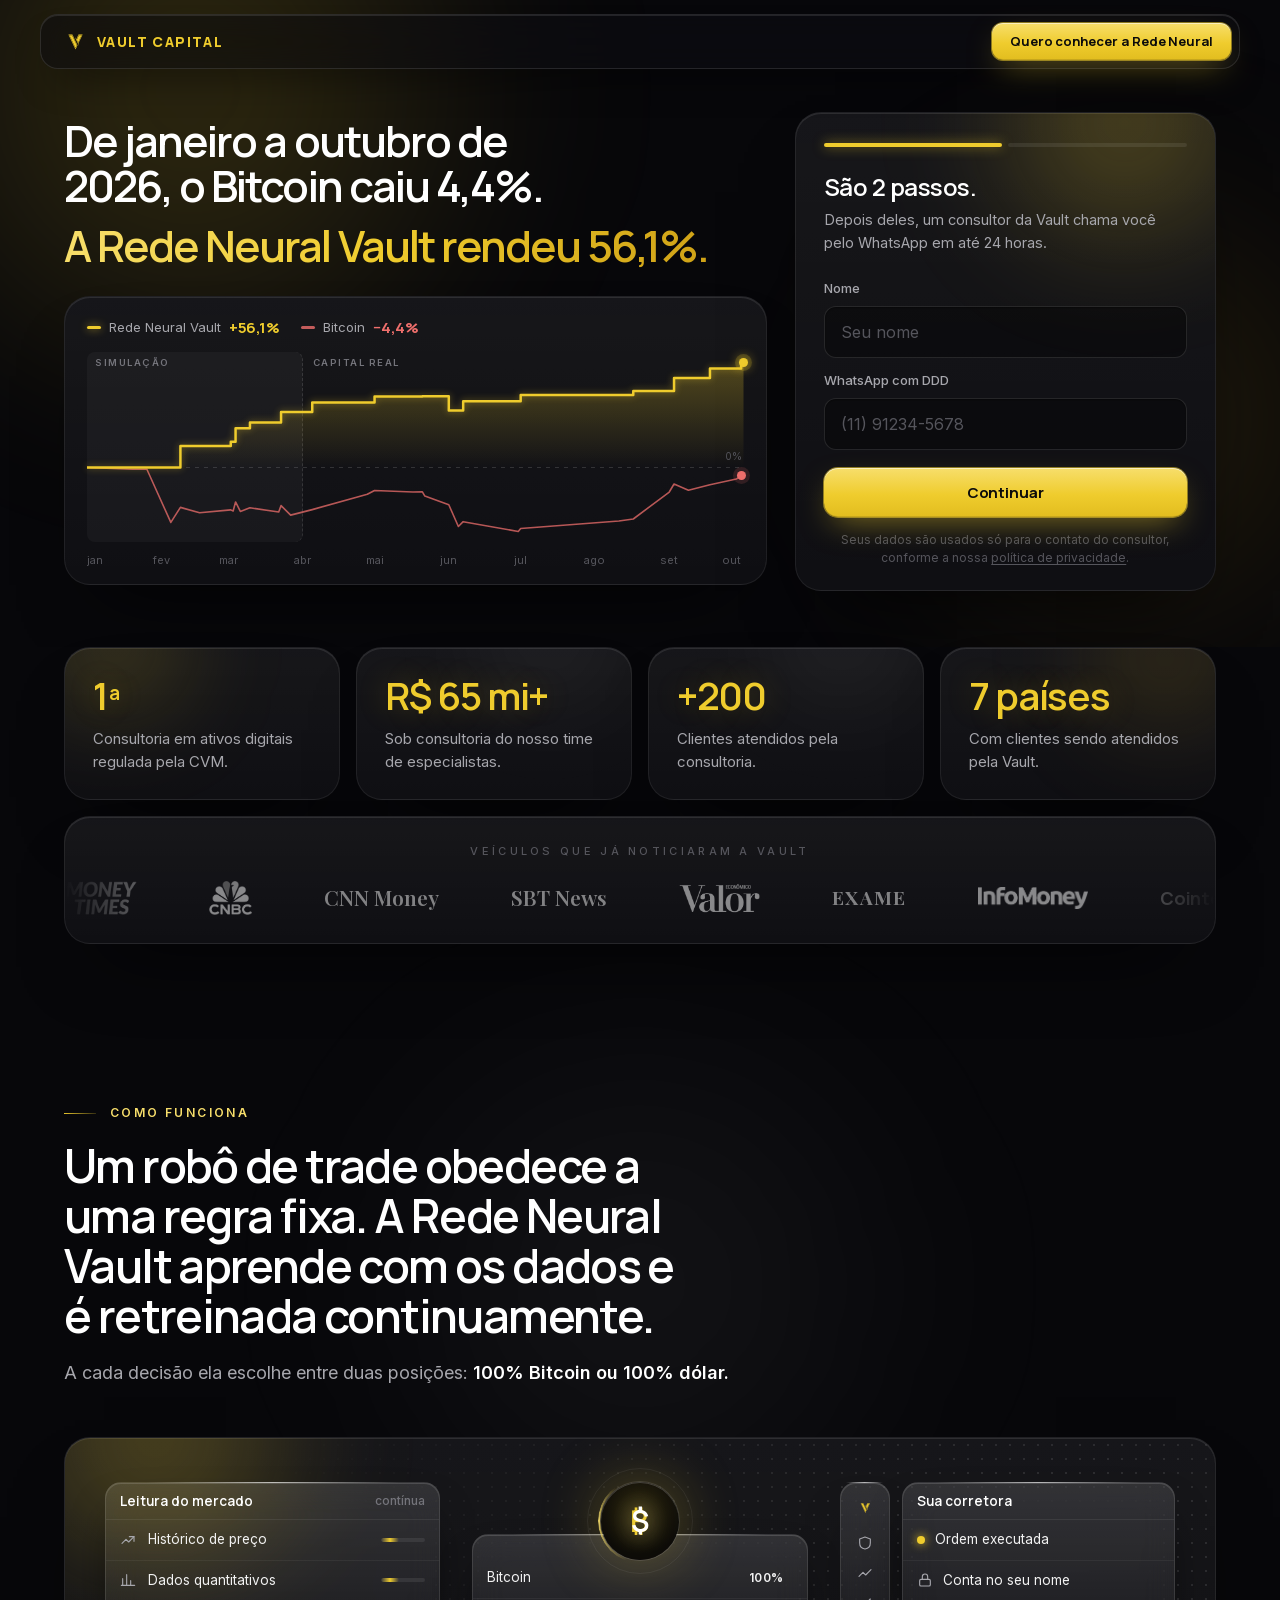
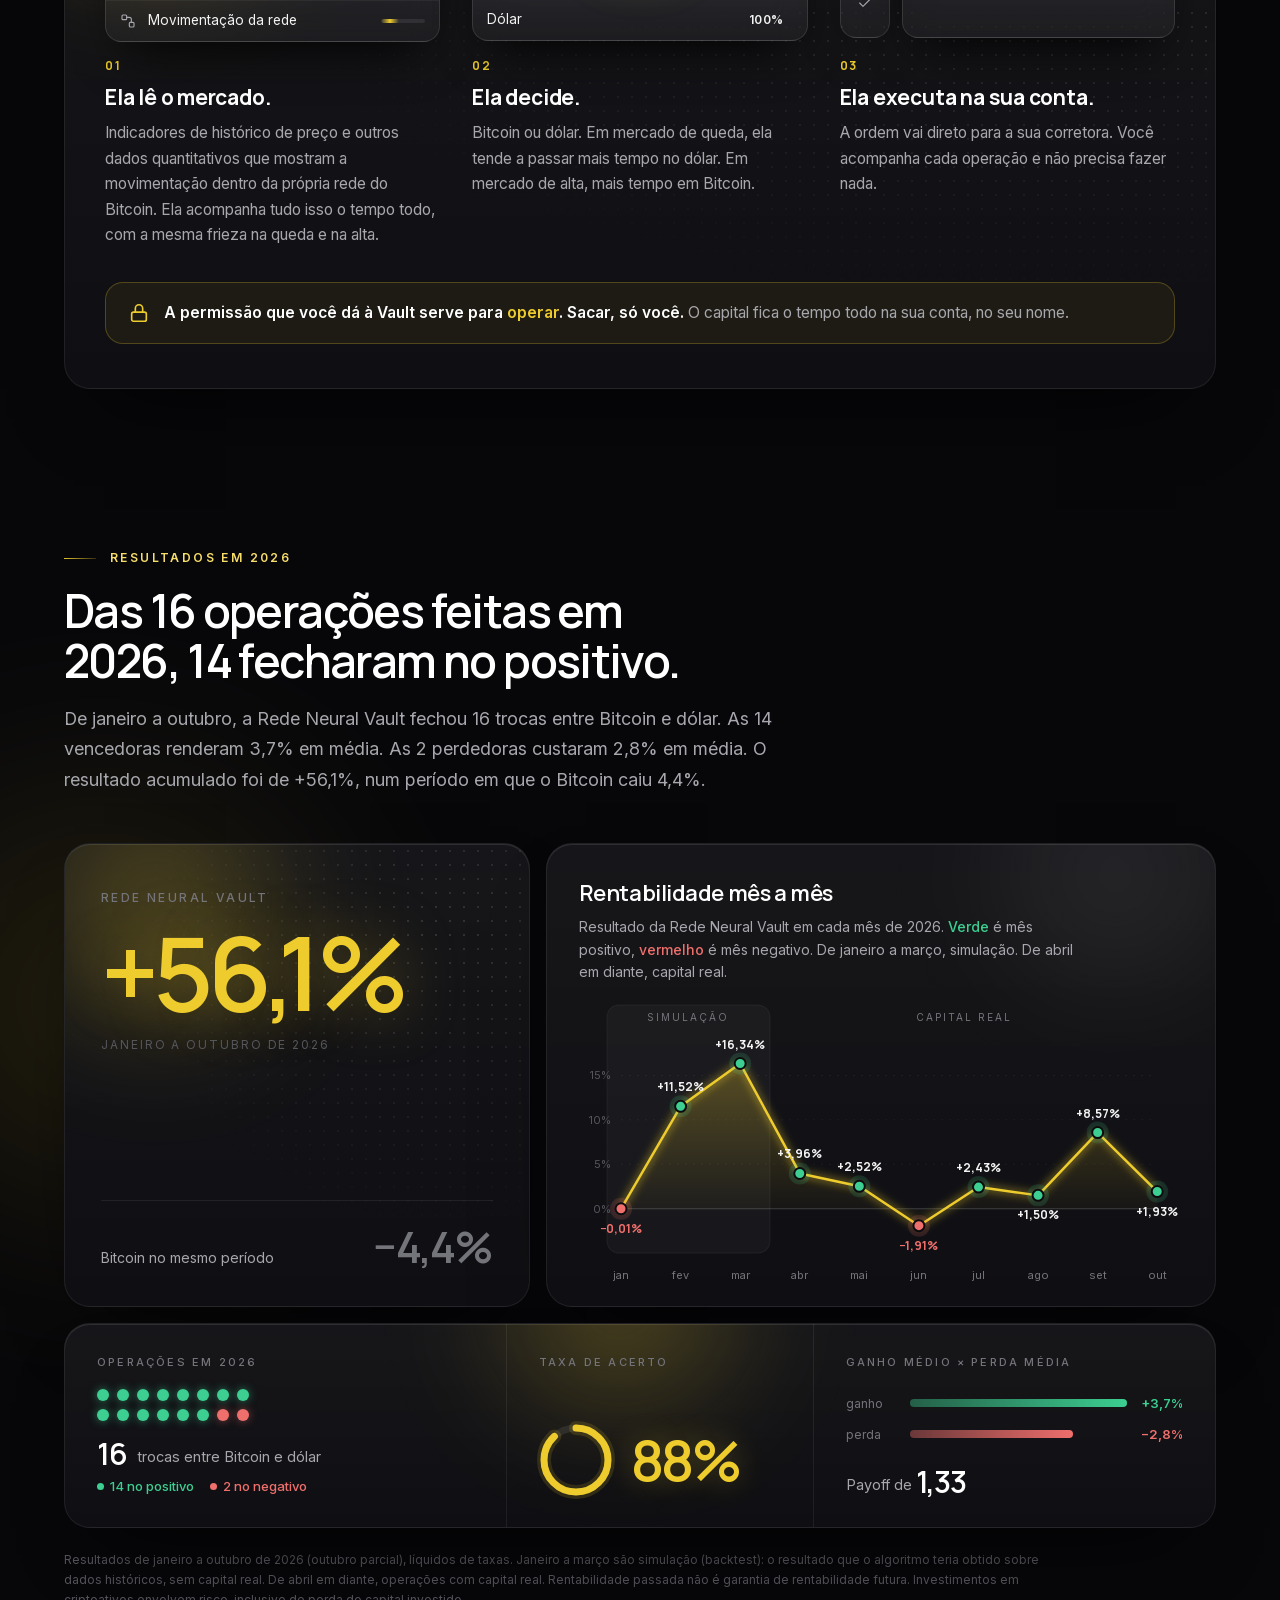
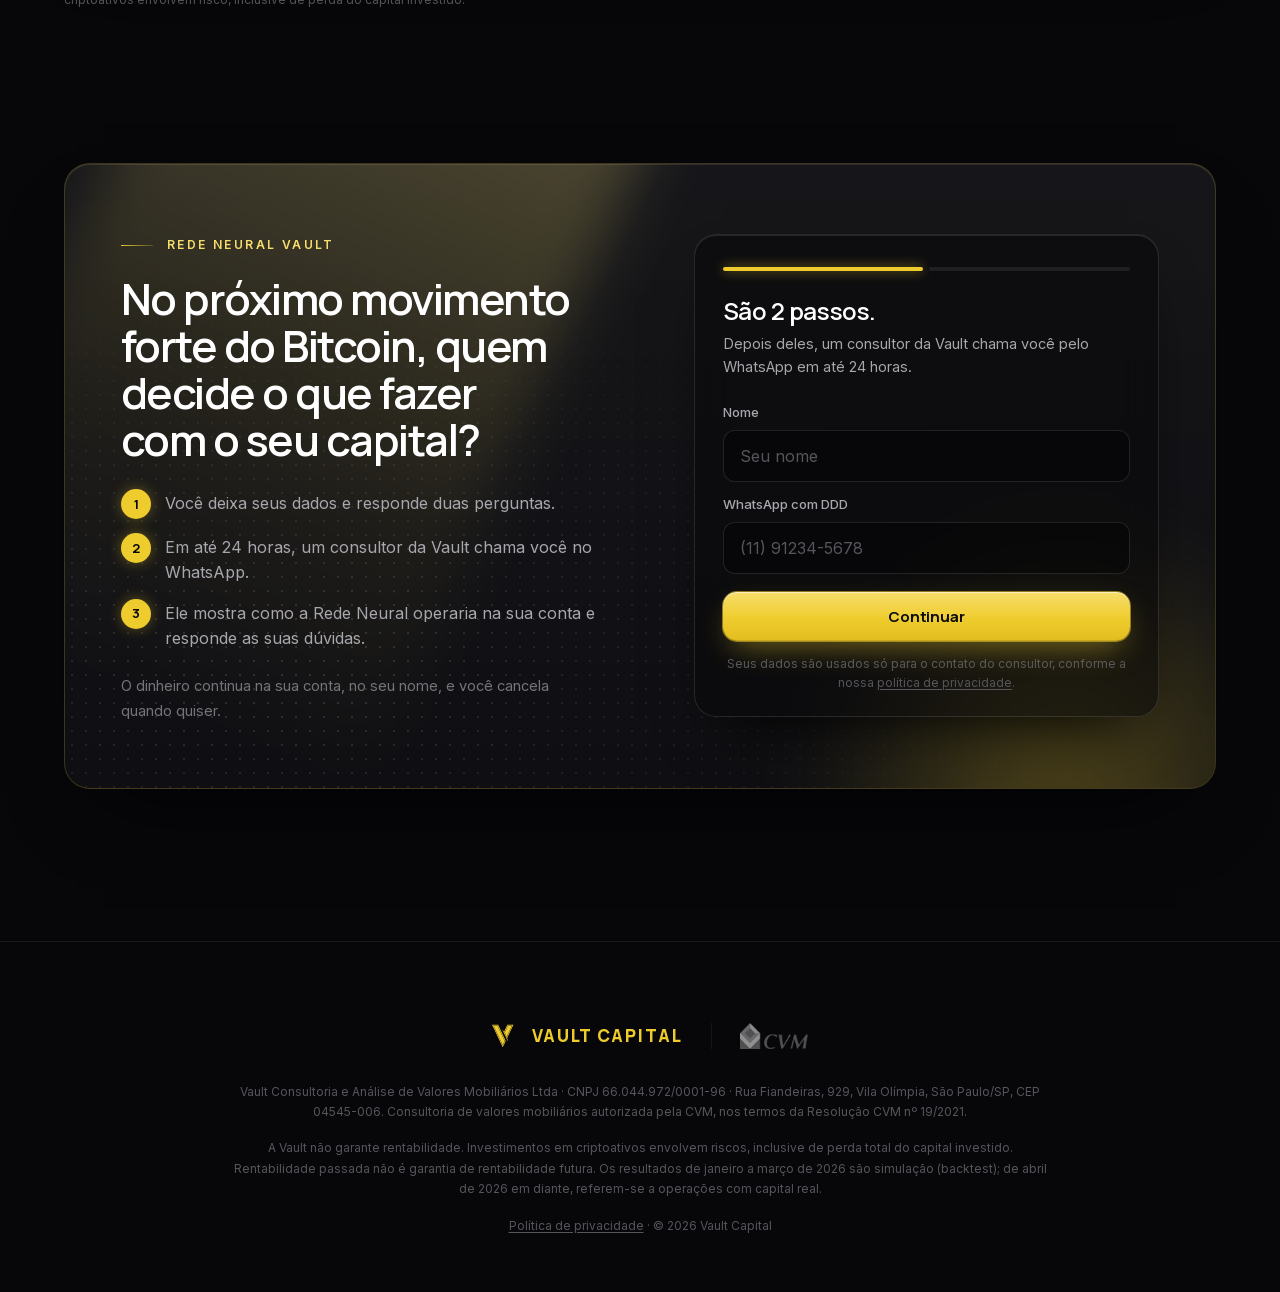
==== commit 3eeb5fa1: "rodada do time 05/10" ====
--- a/curta.html
+++ b/curta.html
@@ -611,6 +611,80 @@
       .btn, .btn-primary { white-space: normal; text-align: center; line-height: 1.25; }
       .stats { grid-template-columns: 1fr; }
     }
+  
+    /* ===== [K 05/10] Hero: headline + gráfico + formulário ===== */
+    .hero3 { padding: 112px 0 56px; }
+    .hero3-grid { display: grid; grid-template-columns: minmax(0, 1.25fr) minmax(0, .75fr); gap: 28px; align-items: center; }
+    .hero3-main { display: flex; flex-direction: column; gap: 28px; min-width: 0; }
+    .hero3 .hero-h1 { font-size: clamp(30px, 3.4vw, 50px); }
+    .hero3 .hero-form { padding: 30px 28px 22px; }
+    .hero-chart { margin: 0; padding: 20px 22px 14px; }
+    .hc-legend { display: flex; flex-wrap: wrap; gap: 6px 22px; font-size: 13px; color: var(--t2); margin-bottom: 14px; }
+    .hc-legend span { display: inline-flex; align-items: center; gap: 8px; white-space: nowrap; }
+    .hc-legend i { width: 14px; height: 3px; border-radius: 2px; }
+    .hc-legend b { font: 700 15px/1 var(--f-head); letter-spacing: -0.02em; }
+    .hc-rn i { background: var(--yellow); box-shadow: 0 0 8px rgba(239,204,45,.7); } .hc-rn b { color: var(--yellow); }
+    .hc-btc i { background: var(--neg); opacity: .8; } .hc-btc b { color: var(--neg); }
+    .hc-plot { position: relative; height: 190px; }
+    .hc-plot svg { position: absolute; inset: 0; width: 100%; height: 100%; overflow: visible; }
+    .hc-sim { position: absolute; left: 0; top: 0; bottom: 0; border-radius: 8px; background: rgba(255,255,255,.035); border-right: 1px dashed rgba(255,255,255,.12); }
+    .hc-sim span, .hc-real { position: absolute; top: 6px; font: 600 9.5px/1 var(--f-body); letter-spacing: .16em; text-transform: uppercase; color: var(--t3); }
+    .hc-sim span { left: 8px; } .hc-real { margin-left: 10px; }
+    .hc-zero { stroke: rgba(255,255,255,.14); stroke-width: 1; stroke-dasharray: 4 5; vector-effect: non-scaling-stroke; }
+    .hc-area { fill: url(#hcFill); stroke: none; }
+    .hc-rn-l { fill: none; stroke: var(--yellow); stroke-width: 2.5; stroke-linejoin: round; vector-effect: non-scaling-stroke; filter: drop-shadow(0 0 6px rgba(239,204,45,.45)); }
+    .hc-btc-l { fill: none; stroke: var(--neg); stroke-opacity: .75; stroke-width: 1.6; stroke-linejoin: round; vector-effect: non-scaling-stroke; }
+    .hc-dot { position: absolute; width: 9px; height: 9px; margin: -4.5px 0 0 -4.5px; border-radius: 50%; }
+    .hc-dot.rn { background: var(--yellow); box-shadow: 0 0 0 4px rgba(239,204,45,.18), 0 0 12px var(--yellow); }
+    .hc-dot.btc { background: var(--neg); box-shadow: 0 0 0 4px rgba(239,111,108,.15); }
+    .hc-x { position: relative; height: 22px; margin-top: 6px; }
+    .hc-x span { position: absolute; top: 4px; font-size: 11px; color: var(--t4); transform: translateX(-50%); }
+    .hc-x span:first-child { transform: none; } .hc-x span:last-child { transform: translateX(-100%); }
+    .hc-zl { position: absolute; right: 2px; transform: translateY(-120%); font-size: 10px; color: var(--t4); }
+    @media (max-width: 960px) {
+      .hero3-grid { grid-template-columns: minmax(0, 1fr); }
+      .hero3 .hero-form { max-width: 560px; }
+    }
+    @media (max-width: 768px) {
+      .hero3 { padding: 82px 0 40px; }
+      .hero3-grid { gap: 12px; }
+      .hero3-main { gap: 14px; }
+      .hero3 .hero-h1 { font-size: 27px; line-height: 1.1; letter-spacing: -0.04em; }
+      .hero3 .hero-h1 span { margin-top: 6px; }
+      .hero-chart { padding: 12px 14px 4px; border-radius: 18px; }
+      .hc-legend { font-size: 12px; gap: 4px 14px; margin-bottom: 8px; }
+      .hc-legend b { font-size: 13.5px; }
+      .hc-plot { height: 96px; }
+      .hc-sim span, .hc-real { font-size: 8px; letter-spacing: .12em; top: 4px; }
+      .hc-sim span { left: 6px; } .hc-real { margin-left: 7px; }
+      .hc-x { height: 18px; margin-top: 2px; }
+      .hc-x span { font-size: 10px; top: 2px; }
+      .hero3 .hero-form { padding: 16px 16px 12px; border-radius: 18px; }
+      .hero3 .lf-progress { margin-bottom: 12px; }
+      .hero3 .lf-title { font-size: 18px; margin-bottom: 2px; }
+      .hero3 .lf-text { font-size: 13px; line-height: 1.45; margin-bottom: 10px; }
+      .hero3 .lf-field { margin-bottom: 8px; }
+      .hero3 .lf-field label { font-size: 12px; margin-bottom: 4px; }
+      .hero3 .lf-field input { height: 46px; }
+      .hero3 .lf-actions { margin-top: 10px; }
+      .hero3 .lf-privacy { margin-top: 8px; font-size: 11px; }
+    }
+
+    /* ===== [K 05/10] Rótulo de seção: fio dourado + texto (sem pílula, sem bolinha brilhando, sem número para não brigar com os passos 01/02/03) ===== */
+    .tag { display: inline-flex; align-items: center; gap: 14px; padding: 0; border: 0; border-radius: 0; background: none; box-shadow: none;
+      font: 600 12px/1 var(--f-body); letter-spacing: .2em; text-transform: uppercase; color: var(--yellow-2); }
+    .tag i { display: block; flex-shrink: 0; width: 32px; height: 1px; border-radius: 0; background: linear-gradient(90deg, rgba(239,204,45,.95), rgba(239,204,45,.2)); box-shadow: none; }
+    .sec-head.c .tag i { display: none; }
+
+    /* ===== [K 05/10] Formulário em 2 etapas ===== */
+    .lf-progress { grid-template-columns: repeat(2, 1fr); }
+    .lf-step[data-step="2"] .lf-field { margin-bottom: 18px; }
+    .lf-step[data-step="2"] .lf-title { margin-bottom: 14px !important; }
+    .lf-step[data-step="2"] .lf-q { font-size: 15.5px; margin: 0 0 10px; }
+    .lf-step[data-step="2"] .lf-options { gap: 6px; }
+    .lf-step[data-step="2"] .lf-opt span { min-height: 44px; padding: 10px 14px; font-size: 14.5px; }
+    .lf-step[data-step="2"] .lf-group-error { margin: 6px 0 0; }
+    .lf-step[data-step="2"] .lf-options + .lf-group-error + .lf-q { margin-top: 20px; }
   </style>
 </head>
 <body data-variante="copy-ogilvy2-curta">
@@ -626,27 +700,39 @@
 <main>
 
 
-<section id="hero" class="hero">
+<section id="hero" class="hero hero3">
   <div class="atmo y" style="width:900px;height:700px;left:-260px;top:-260px"></div>
   <div class="atmo a" style="width:700px;height:600px;right:-200px;top:120px"></div>
   <div class="wrap">
-    <div class="hero-grid">
-      <div class="card hero-main">
-        <div class="beam" style="left:-6%"></div>
-        <div>
-          <span class="tag"><i></i>Rede Neural Vault</span>
-          <h1 class="hero-h1">De janeiro a outubro de 2026, o Bitcoin caiu 4,4%.
+    <div class="hero3-grid">
+      <div class="hero3-main">
+        <h1 class="hero-h1">De janeiro a outubro de 2026, o Bitcoin caiu 4,4%.
             <span>A Rede Neural Vault rendeu 56,1%.</span></h1>
-          <p class="lead hero-sub">Quem investe em Bitcoin conhece duas frustrações: esperar um fundo que não chega e ver o topo passar sem vender. A Rede Neural Vault foi construída por 6 matemáticos, físicos e programadores para tirar essa decisão das suas mãos. Ela define quando o seu capital fica em Bitcoin e quando vai para o dólar, e executa as ordens direto na sua corretora.</p>
-        </div>
-
+        <figure class="card hero-chart" aria-label="Gráfico: de janeiro a outubro de 2026, a Rede Neural Vault acumulou +56,1% e o Bitcoin caiu 4,4%">
+          <figcaption class="hc-legend">
+            <span class="hc-rn"><i></i>Rede Neural Vault <b>+56,1%</b></span>
+            <span class="hc-btc"><i></i>Bitcoin <b>−4,4%</b></span>
+          </figcaption>
+          <div class="hc-plot">
+            <div class="hc-sim" style="width:32.85%"><span>Simulação</span></div>
+            <span class="hc-real" style="left:32.85%">Capital real</span>
+            <svg viewBox="0 0 1000 300" preserveAspectRatio="none" aria-hidden="true">
+              <defs><linearGradient id="hcFill" x1="0" y1="0" x2="0" y2="1"><stop offset="0" stop-color="#efcc2d" stop-opacity=".28"/><stop offset="1" stop-color="#efcc2d" stop-opacity="0"/></linearGradient></defs>
+              <line class="hc-zero" x1="0" x2="1000" y1="182.4" y2="182.4"/>
+              <path class="hc-area" d="M0.0,182.4 L91.2,182.4 L91.2,182.4 L142.3,182.4 L142.3,148.5 L219.0,148.5 L219.0,141.8 L226.3,141.8 L226.3,120.5 L248.2,120.5 L248.2,111.5 L295.6,111.5 L295.6,94.9 L343.1,94.9 L343.1,79.8 L438.0,79.8 L438.0,70.3 L510.9,70.3 L510.9,69.8 L551.1,69.8 L551.1,92.2 L573.0,92.2 L573.0,77.6 L660.6,77.6 L660.6,67.9 L832.1,67.9 L832.1,61.7 L894.2,61.7 L894.2,41.1 L948.9,41.1 L948.9,26.2 L996.4,26.2 L996.4,17.5 L1000,17.5 L1000,182.4 L0,182.4 Z"/>
+              <path class="hc-btc-l" d="M0.0,182.4 L69.3,185.2 L91.2,185.2 L127.7,269.1 L142.3,245.3 L171.5,253.9 L219.0,249.3 L222.6,251.1 L226.3,236.8 L233.6,251.7 L248.2,246.0 L292.0,252.7 L295.6,242.5 L310.2,257.6 L343.1,248.9 L427.0,224.7 L438.0,218.6 L496.4,221.0 L510.9,220.7 L514.6,227.5 L551.1,241.2 L565.7,275.5 L573.0,267.9 L656.9,283.3 L660.6,278.6 L810.2,266.8 L832.1,263.7 L886.9,221.1 L894.2,208.4 L916.1,218.3 L948.9,209.5 L989.1,200.6 L996.4,195.3"/>
+              <path class="hc-rn-l" d="M0.0,182.4 L91.2,182.4 L91.2,182.4 L142.3,182.4 L142.3,148.5 L219.0,148.5 L219.0,141.8 L226.3,141.8 L226.3,120.5 L248.2,120.5 L248.2,111.5 L295.6,111.5 L295.6,94.9 L343.1,94.9 L343.1,79.8 L438.0,79.8 L438.0,70.3 L510.9,70.3 L510.9,69.8 L551.1,69.8 L551.1,92.2 L573.0,92.2 L573.0,77.6 L660.6,77.6 L660.6,67.9 L832.1,67.9 L832.1,61.7 L894.2,61.7 L894.2,41.1 L948.9,41.1 L948.9,26.2 L996.4,26.2 L996.4,17.5 L1000,17.5"/>
+            </svg>
+            <span class="hc-zl" style="top:60.80%">0%</span>
+            <i class="hc-dot rn" style="left:100%;top:5.83%"></i>
+            <i class="hc-dot btc" style="left:99.64%;top:65.10%"></i>
+          </div>
+          <div class="hc-x" aria-hidden="true"><span style="left:0.00%">jan</span><span style="left:11.31%">fev</span><span style="left:21.53%">mar</span><span style="left:32.85%">abr</span><span style="left:43.80%">mai</span><span style="left:55.11%">jun</span><span style="left:66.06%">jul</span><span style="left:77.37%">ago</span><span style="left:88.69%">set</span><span style="left:99.64%">out</span></div>
+        </figure>
       </div>
-      <div class="hero-side">
-        <div class="card hero-form">
-          <div class="glow y" style="width:420px;height:300px;right:-120px;top:-140px"></div>
-          <div id="formulario" class="form-mount" data-origem="hero"></div>
-        </div>
-  <p class="hero-note"><span><b>◆</b>O dinheiro fica na sua corretora, no seu nome.</span><span><b>◆</b>Sem fidelidade nem período mínimo.</span></p>
+      <div class="card hero-form">
+        <div class="glow y" style="width:420px;height:300px;right:-120px;top:-140px"></div>
+        <div id="formulario" class="form-mount" data-origem="hero"></div>
       </div>
     </div>
   </div>
@@ -685,7 +771,7 @@
     <div class="sec-head">
       <span class="tag fade-in"><i></i>Como funciona</span>
       <h2 class="h2 fade-in">Um robô de trade obedece a uma regra fixa. A Rede Neural Vault aprende com os dados e é retreinada continuamente.</h2>
-      <p class="lead fade-in d1">A cada decisão ela escolhe entre duas posições, e só duas: <strong style="color:var(--white);font-weight:600">100% Bitcoin ou 100% dólar.</strong></p>
+      <p class="lead fade-in d1">A cada decisão ela escolhe entre duas posições: <strong style="color:var(--white);font-weight:600">100% Bitcoin ou 100% dólar.</strong></p>
     </div>
 
     <div class="card steps-card fade-in">
@@ -696,14 +782,14 @@
           <div class="step-viz" aria-hidden="true">
             <div class="panel read-panel">
               <div class="panel-h">Leitura do mercado <small>contínua</small></div>
-              <div class="row"><span><svg class="ico" viewBox="0 0 24 24"><path d="M3 17l6-6 4 4 8-8"/><path d="M14 7h7v7"/></svg>Preço</span><i class="scan"></i></div>
-              <div class="row"><span><svg class="ico" viewBox="0 0 24 24"><path d="M4 20V10M10 20V4M16 20v-7M22 20H2"/></svg>Indicadores técnicos</span><i class="scan"></i></div>
-              <div class="row"><span><svg class="ico" viewBox="0 0 24 24"><rect x="3" y="3" width="7" height="7" rx="1.5"/><rect x="14" y="14" width="7" height="7" rx="1.5"/><path d="M10 6.5h4a3 3 0 0 1 3 3V14"/></svg>Dados on-chain</span><i class="scan"></i></div>
+              <div class="row"><span><svg class="ico" viewBox="0 0 24 24"><path d="M3 17l6-6 4 4 8-8"/><path d="M14 7h7v7"/></svg>Histórico de preço</span><i class="scan"></i></div>
+              <div class="row"><span><svg class="ico" viewBox="0 0 24 24"><path d="M4 20V10M10 20V4M16 20v-7M22 20H2"/></svg>Dados quantitativos</span><i class="scan"></i></div>
+              <div class="row"><span><svg class="ico" viewBox="0 0 24 24"><rect x="3" y="3" width="7" height="7" rx="1.5"/><rect x="14" y="14" width="7" height="7" rx="1.5"/><path d="M10 6.5h4a3 3 0 0 1 3 3V14"/></svg>Movimentação da rede</span><i class="scan"></i></div>
             </div>
           </div>
           <span class="fact-n">01</span>
           <h3>Ela lê o mercado.</h3>
-          <p>Indicadores de preço, técnicos e on-chain do Bitcoin, o tempo todo, com a mesma frieza na queda e na alta.</p>
+          <p>Indicadores de histórico de preço e outros dados quantitativos que mostram a movimentação dentro da própria rede do Bitcoin. Ela acompanha tudo isso o tempo todo, com a mesma frieza na queda e na alta.</p>
         </div>
         <div>
           <div class="step-viz" aria-hidden="true">
@@ -770,6 +856,33 @@
       </div>
     </div>
 
+    <div class="stats">
+      <div class="card ops-card fade-in">
+        <div class="glow y" style="width:420px;height:260px;left:30%;top:-150px"></div>
+        <div class="ops-z ops-count">
+          <span class="stat-label">Operações em 2026</span>
+          <div class="opdots win" aria-hidden="true"><i></i><i></i><i></i><i></i><i></i><i></i><i></i><i></i><i></i><i></i><i></i><i></i><i></i><i></i><i class="l"></i><i class="l"></i></div>
+          <p class="ops-line"><strong class="num">16</strong> trocas entre Bitcoin e dólar <span class="ops-leg"><em class="g">14 no positivo</em> <em class="r">2 no negativo</em></span></p>
+        </div>
+        <div class="ops-z ops-hit">
+          <span class="stat-label">Taxa de acerto</span>
+          <div class="ops-hit-row">
+            <svg class="ring" viewBox="0 0 74 74" aria-hidden="true"><circle class="bg" cx="37" cy="37" r="32"/><circle class="fg halo" cx="37" cy="37" r="32"/><circle class="fg" cx="37" cy="37" r="32"/></svg>
+            <span class="stat-num y num">88%</span>
+          </div>
+        </div>
+        <div class="ops-z ops-pay">
+          <span class="stat-label">Ganho médio × perda média</span>
+          <div class="bars" aria-hidden="true">
+            <div class="bar g"><span>ganho</span><u></u><b>+3,7%</b></div>
+            <div class="bar r"><span>perda</span><u></u><b>−2,8%</b></div>
+          </div>
+          <p class="ops-line">Payoff de <strong class="num">1,33</strong></p>
+        </div>
+      </div>
+    </div>
+
+
     <p class="disclaimer fade-in">Resultados de janeiro a outubro de 2026 (outubro parcial), líquidos de taxas. Janeiro a março são simulação (backtest): o resultado que o algoritmo teria obtido sobre dados históricos, sem capital real. De abril em diante, operações com capital real. Rentabilidade passada não é garantia de rentabilidade futura. Investimentos em criptoativos envolvem risco, inclusive de perda do capital investido.</p>
   </div>
 </section>
@@ -815,11 +928,11 @@
 <template id="lead-form-tpl">
   <form class="lead-form" novalidate>
     <div class="lf-body">
-      <div class="lf-progress" aria-hidden="true"><i class="on"></i><i></i><i></i></div>
+      <div class="lf-progress" aria-hidden="true"><i class="on"></i><i></i></div>
 
       
       <div class="lf-step active" data-step="1">
-        <p class="lf-title">São 3 passos.</p>
+        <p class="lf-title">São 2 passos.</p>
         <p class="lf-text">Depois deles, um consultor da Vault chama você pelo WhatsApp em até 24 horas.</p>
         <div class="lf-field">
           <label data-for="nome">Nome</label>
@@ -831,17 +944,17 @@
           <input data-name="whatsapp" type="tel" inputmode="tel" autocomplete="tel-national" placeholder="(11) 91234-5678" />
           <p class="lf-error" role="alert">Digite um WhatsApp válido, com DDD.</p>
         </div>
+        <div class="lf-actions"><button type="button" class="btn-primary" data-next>Continuar</button></div>
+      </div>
+
+      
+      <div class="lf-step" data-step="2">
+        <p class="lf-title">Último passo.</p>
         <div class="lf-field">
           <label data-for="email">E-mail</label>
           <input data-name="email" type="email" autocomplete="email" placeholder="voce@email.com" />
           <p class="lf-error" role="alert">Digite um e-mail válido.</p>
         </div>
-        <div class="lf-actions"><button type="button" class="btn-primary" data-next>Continuar</button></div>
-      </div>
-
-      
-      <div class="lf-step" data-step="2">
-        <p class="lf-title">Faltam 2 passos.</p>
         <p class="lf-q">Somando tudo (empresa, imóveis, participações e investimentos) seu patrimônio total hoje está em qual faixa?</p>
         <div class="lf-options" role="radiogroup" data-group="patrimonio">
           <label class="lf-opt"><input type="radio" value="Até R$ 500 mil" /><span>Até R$ 500 mil</span></label>
@@ -851,15 +964,6 @@
           <label class="lf-opt"><input type="radio" value="Acima de R$ 10 milhões" /><span>Acima de R$ 10 milhões</span></label>
         </div>
         <p class="lf-group-error" role="alert">Escolha uma faixa para continuar.</p>
-        <div class="lf-actions">
-          <button type="button" class="btn-primary" data-next>Continuar</button>
-          <button type="button" class="lf-back" data-back>Voltar</button>
-        </div>
-      </div>
-
-      
-      <div class="lf-step" data-step="3">
-        <p class="lf-title">Último passo.</p>
         <p class="lf-q">Quanto você tem investido em cripto hoje?</p>
         <div class="lf-options" role="radiogroup" data-group="cripto">
           <label class="lf-opt"><input type="radio" value="Ainda não tenho cripto" /><span>Ainda não tenho cripto</span></label>
@@ -941,14 +1045,15 @@
     const phone = form.querySelector('[data-name="whatsapp"]');
     phone.addEventListener('input', () => { phone.value = maskPhone(phone.value); });
 
+    // [K 05/10] etapa 1 = nome + WhatsApp; etapa 2 = e-mail + patrimônio + cripto
     const rules = {
       nome: v => v.trim().length >= 2,
       whatsapp: v => /^\d{10,11}$/.test(v.replace(/\D/g, '')),
       email: v => /^[^\s@]+@[^\s@]+\.[^\s@]{2,}$/.test(v.trim())
     };
-    function validateStep1() {
+    function validateFields(keys) {
       let ok = true;
-      Object.keys(rules).forEach(k => {
+      keys.forEach(k => {
         const inp = form.querySelector('[data-name="' + k + '"]');
         const valid = rules[k](inp.value);
         inp.closest('.lf-field').classList.toggle('invalid', !valid);
@@ -957,6 +1062,7 @@
       });
       return ok;
     }
+    const validateStep1 = () => validateFields(['nome', 'whatsapp']);
     form.querySelectorAll('[data-name]').forEach(inp =>
       inp.addEventListener('input', () => inp.closest('.lf-field').classList.remove('invalid')));
 
@@ -964,22 +1070,21 @@
       const c = form.querySelector('[data-group="' + name + '"] input:checked');
       return c ? c.value : '';
     };
-    function validateGroup(step) {
-      const g = step.querySelector('[data-group]');
-      const ok = !!groupValue(g.dataset.group);
-      step.querySelector('.lf-group-error').classList.toggle('show', !ok);
+    const groupError = name => form.querySelector('[data-group="' + name + '"]').nextElementSibling;
+    function validateStep2() {
+      let ok = validateFields(['email']);
+      ['patrimonio', 'cripto'].forEach(g => {
+        const has = !!groupValue(g);
+        groupError(g).classList.toggle('show', !has);
+        if (!has && ok) { form.querySelector('[data-group="' + g + '"]').scrollIntoView({ block: 'center', behavior: 'smooth' }); ok = false; }
+      });
       return ok;
     }
-
-    // etapa 2 avança sozinha ao escolher a faixa
-    form.querySelectorAll('[data-group="patrimonio"] input').forEach(r =>
-      r.addEventListener('change', () => { steps[1].querySelector('.lf-group-error').classList.remove('show'); setTimeout(() => show(2), 220); }));
-    form.querySelectorAll('[data-group="cripto"] input').forEach(r =>
-      r.addEventListener('change', () => steps[2].querySelector('.lf-group-error').classList.remove('show')));
+    ['patrimonio', 'cripto'].forEach(g => form.querySelectorAll('[data-group="' + g + '"] input').forEach(r =>
+      r.addEventListener('change', () => groupError(g).classList.remove('show'))));
 
     form.querySelectorAll('[data-next]').forEach(btn => btn.addEventListener('click', () => {
       if (current === 0 && validateStep1()) show(1);
-      else if (current === 1 && validateGroup(steps[1])) show(2);
     }));
     form.querySelectorAll('[data-back]').forEach(btn => btn.addEventListener('click', () => show(Math.max(0, current - 1))));
     form.addEventListener('keydown', e => {
@@ -988,7 +1093,7 @@
 
     form.addEventListener('submit', async e => {
       e.preventDefault();
-      if (current !== 2 || !validateGroup(steps[2])) return;
+      if (current !== 1 || !validateStep2()) return;
       const lead = {
         nome: form.nome.value.trim(),
         whatsapp: '+55' + form.whatsapp.value.replace(/\D/g, ''),
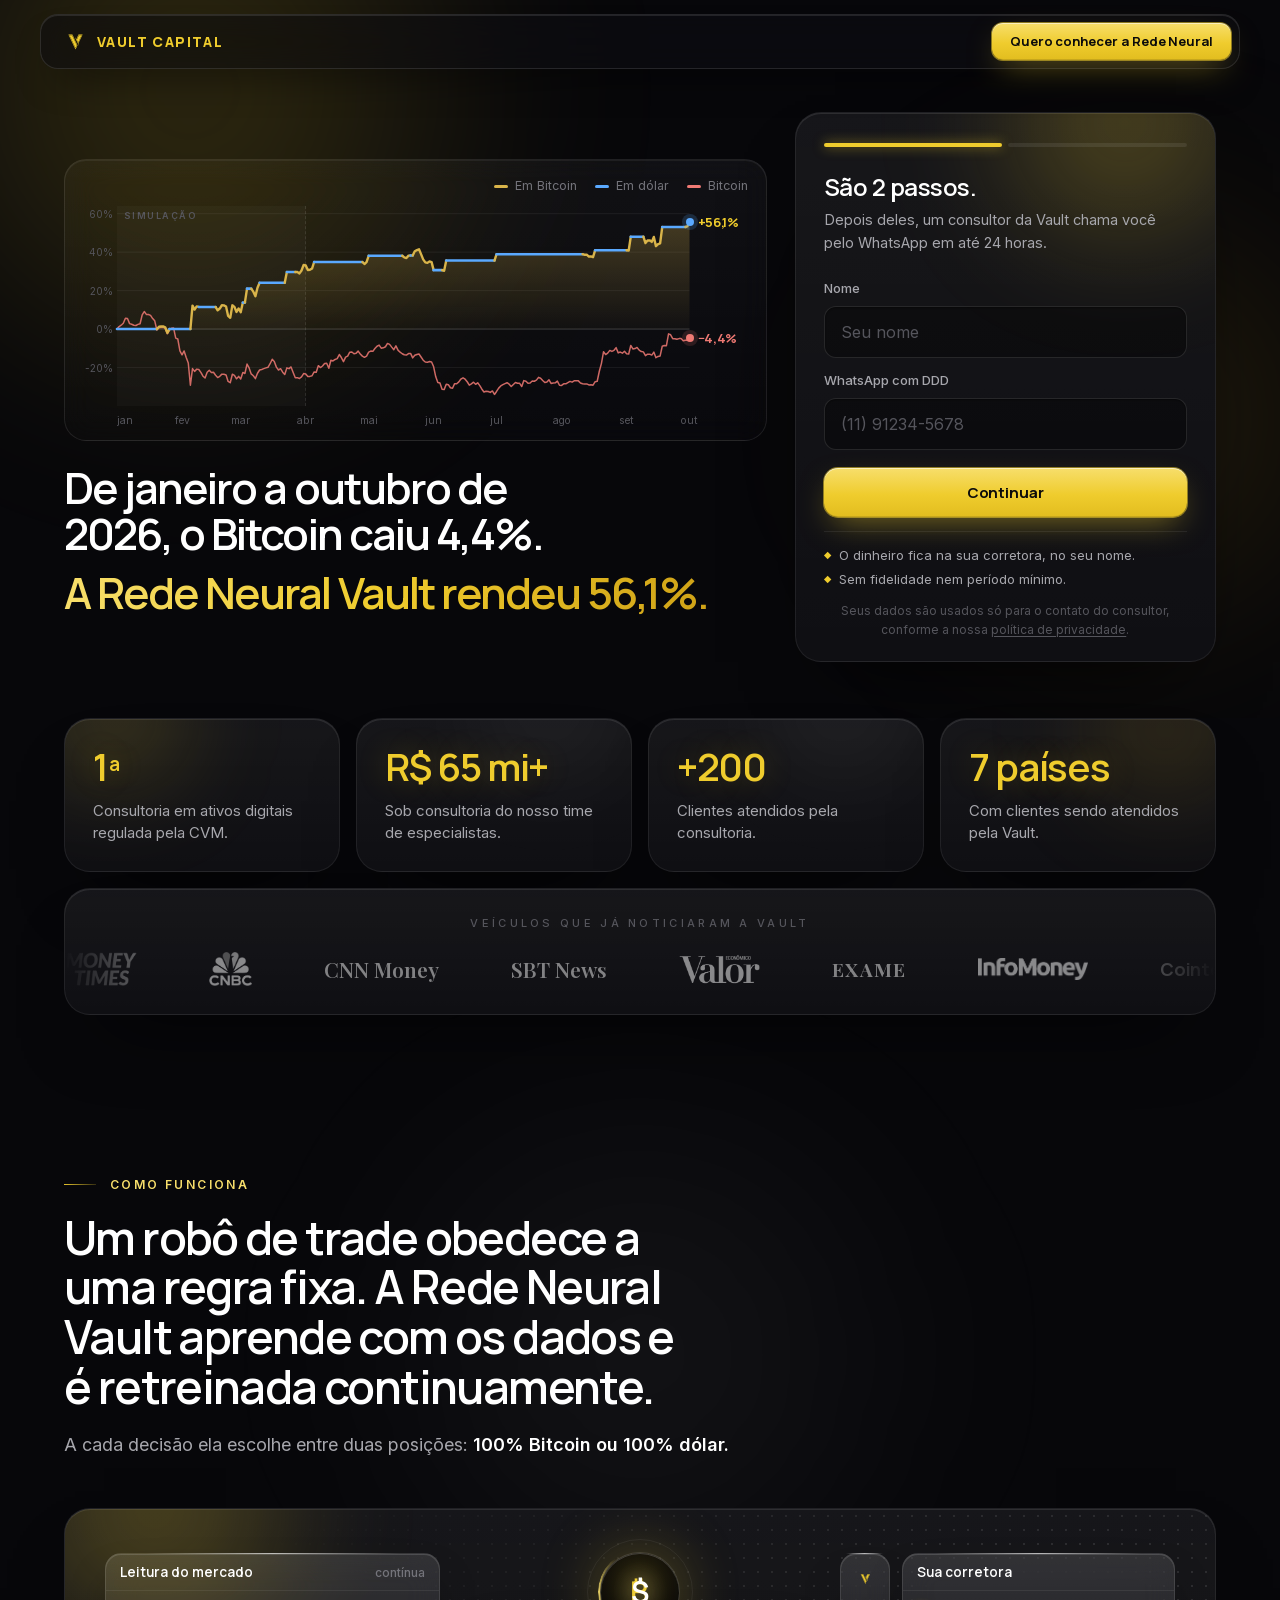
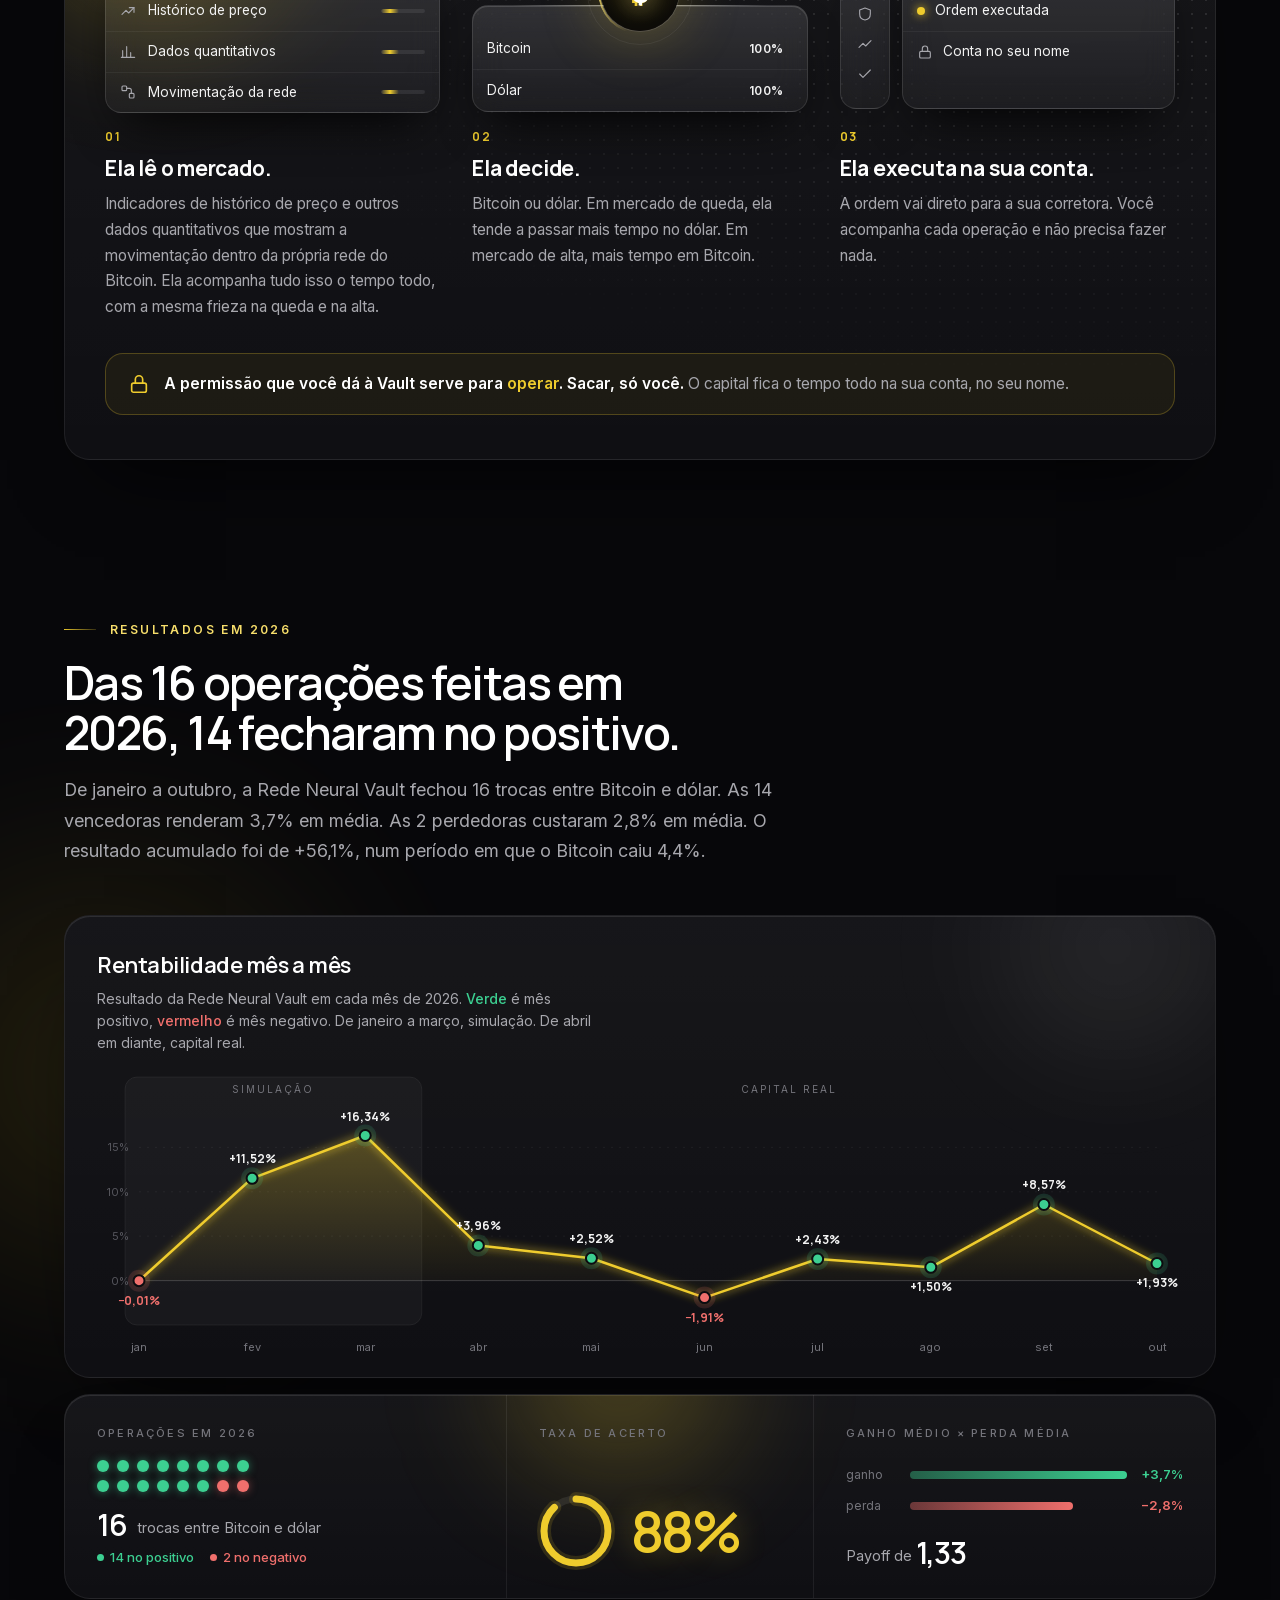
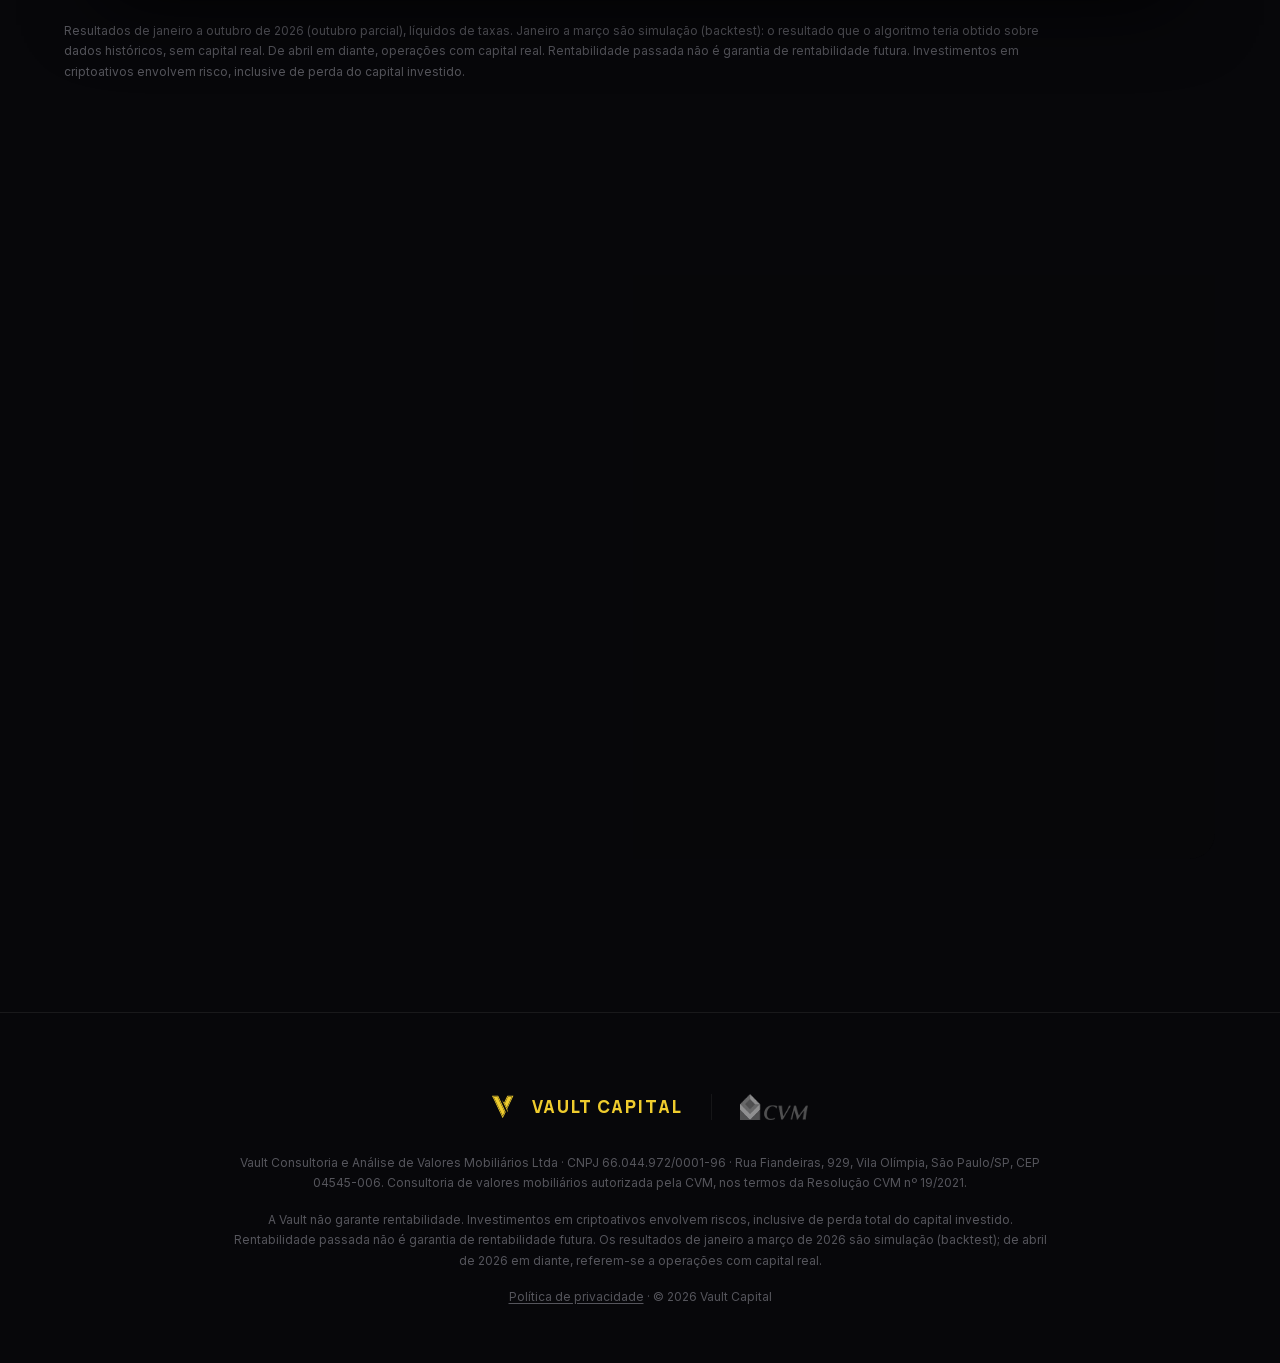
==== commit 9159c56e: "hero: grafico do sistema, garantias, faq" ====
--- a/curta.html
+++ b/curta.html
@@ -685,6 +685,62 @@
     .lf-step[data-step="2"] .lf-opt span { min-height: 44px; padding: 10px 14px; font-size: 14.5px; }
     .lf-step[data-step="2"] .lf-group-error { margin: 6px 0 0; }
     .lf-step[data-step="2"] .lf-options + .lf-group-error + .lf-q { margin-top: 20px; }
+
+    /* ===== [K 05/10 v2] Gráfico do hero no estilo do sistema, translúcido ===== */
+    .hero3-main { gap: 24px; }
+    .hero-chart { margin: 0; padding: 16px 18px 10px; position: relative; border-radius: 22px;
+      background: linear-gradient(180deg, rgba(255,255,255,.045), rgba(255,255,255,.012)); border: 1px solid rgba(255,255,255,.09);
+      box-shadow: inset 0 1px 0 rgba(255,255,255,.06); backdrop-filter: blur(14px) saturate(140%); -webkit-backdrop-filter: blur(14px) saturate(140%); }
+    .hc-legend { display: flex; flex-wrap: wrap; justify-content: flex-end; gap: 6px 18px; font-size: 12.5px; color: var(--t3); margin-bottom: 10px; }
+    .hc-legend span { display: inline-flex; align-items: center; gap: 7px; white-space: nowrap; }
+    .hc-legend i { width: 14px; height: 3px; border-radius: 2px; box-shadow: none; }
+    .hc-l-btcpos i { background: #d9b44a; } .hc-l-usd i { background: #5aa9ff; } .hc-l-btc i { background: #f07a74; }
+    .hc-plot { position: relative; height: 200px; margin: 0 58px 0 34px; }
+    .hc-plot svg { position: absolute; inset: 0; width: 100%; height: 100%; overflow: visible; }
+    .hc-sim { position: absolute; left: 0; top: 0; bottom: 0; border-radius: 0; background: rgba(255,255,255,.025); border-right: 1px dashed rgba(255,255,255,.1); }
+    .hc-sim span { position: absolute; left: 7px; top: 5px; font: 600 9px/1 var(--f-body); letter-spacing: .16em; text-transform: uppercase; color: var(--t4); }
+    .hc-grid { stroke: rgba(255,255,255,.06); stroke-width: 1; vector-effect: non-scaling-stroke; }
+    .hc-grid.z { stroke: rgba(255,255,255,.2); }
+    .hc-y { position: absolute; left: -34px; top: 0; bottom: 0; width: 30px; }
+    .hc-y span { position: absolute; right: 0; transform: translateY(-50%); font-size: 10px; color: var(--t4); }
+    .hc-area { fill: url(#hcFill); stroke: none; }
+    .hc-btc, .hc-usd, .hc-btcl { fill: none; stroke-linejoin: round; stroke-linecap: round; vector-effect: non-scaling-stroke; filter: none; }
+    .hc-btc { stroke: #d9b44a; stroke-width: 2.4; }
+    .hc-usd { stroke: #5aa9ff; stroke-width: 2.6; }
+    .hc-btcl { stroke: #f07a74; stroke-opacity: .85; stroke-width: 1.5; }
+    .hc-dot { position: absolute; width: 8px; height: 8px; margin: -4px 0 0 -4px; border-radius: 50%; }
+    .hc-dot b { position: absolute; left: 12px; top: 50%; transform: translateY(-50%); font: 700 13px/1 var(--f-head); letter-spacing: -0.02em; white-space: nowrap; }
+    .hc-dot.rn { background: #5aa9ff; box-shadow: 0 0 0 4px rgba(90,169,255,.18); } .hc-dot.rn b { color: var(--yellow); }
+    .hc-dot.btc { background: #f07a74; box-shadow: 0 0 0 4px rgba(240,122,116,.15); } .hc-dot.btc b { color: #f07a74; }
+    .hc-x { position: relative; height: 20px; margin: 4px 58px 0 34px; }
+    .hc-x span { position: absolute; top: 3px; font-size: 10.5px; color: var(--t4); transform: translateX(-50%); }
+    .hc-x span:first-child { transform: none; } .hc-x span:last-child { transform: translateX(-50%); }
+    .hero-assure { display: flex; flex-direction: column; gap: 6px; margin: 14px 0 0; padding-top: 14px; border-top: 1px solid var(--line); position: relative; z-index: 2; }
+    .hero-assure span { display: flex; gap: 8px; font-size: 13px; line-height: 1.4; color: var(--t2); }
+    .hero-assure b { color: var(--yellow); font-size: 9px; line-height: 1.9; }
+    @media (max-width: 768px) {
+      .hero3-main { gap: 12px; }
+      .hero-chart { padding: 9px 10px 2px; border-radius: 16px; }
+      .hc-legend { font-size: 10.5px; gap: 4px 12px; margin-bottom: 6px; }
+      .hc-legend i { width: 10px; }
+      .hc-plot { height: 104px; margin: 0 44px 0 26px; }
+      .hc-y { left: -26px; width: 22px; } .hc-y span { font-size: 8.5px; }
+      .hc-sim span { font-size: 7.5px; letter-spacing: .12em; left: 5px; top: 4px; }
+      .hc-dot b { font-size: 11.5px; left: 9px; }
+      .hc-x { height: 16px; margin: 2px 44px 0 26px; }
+      .hc-x span { font-size: 9px; top: 2px; }
+      .hero-assure { margin-top: 10px; padding-top: 10px; gap: 4px; }
+      .hero-assure span { font-size: 12px; }
+      .hero-form .hero-assure { margin: 10px 0 0; padding: 0; border: 0; }
+    }
+    @media (max-width: 380px) {
+      .hero3 { padding-top: 78px; }
+      .hero3-main { gap: 10px; }
+      .hc-plot { height: 86px; }
+      .hero3 .hero-h1 { font-size: 25px; }
+      .hero3 .lf-field input { height: 44px; }
+    }
+      .res-top.solo { grid-template-columns: minmax(0, 1fr); }
   </style>
 </head>
 <body data-variante="copy-ogilvy2-curta">
@@ -706,33 +762,34 @@
   <div class="wrap">
     <div class="hero3-grid">
       <div class="hero3-main">
+        <figure class="hero-chart" aria-label="Crescimento do capital: de janeiro a outubro de 2026, a Rede Neural Vault acumulou +56,1% e o Bitcoin caiu 4,4%">
+          <figcaption class="hc-legend">
+            <span class="hc-l-btcpos"><i></i>Em Bitcoin</span>
+            <span class="hc-l-usd"><i></i>Em dólar</span>
+            <span class="hc-l-btc"><i></i>Bitcoin</span>
+          </figcaption>
+          <div class="hc-plot">
+            <div class="hc-sim" style="width:32.97%"><span>Simulação</span></div>
+            <div class="hc-y" aria-hidden="true"><span style="top:80.77%">-20%</span><span style="top:61.53%">0%</span><span style="top:42.30%">20%</span><span style="top:23.07%">40%</span><span style="top:3.83%">60%</span></div>
+            <svg viewBox="0 0 1000 300" preserveAspectRatio="none" aria-hidden="true">
+              <defs><linearGradient id="hcFill" x1="0" y1="0" x2="0" y2="1"><stop offset="0" stop-color="#d9b44a" stop-opacity=".26"/><stop offset="1" stop-color="#d9b44a" stop-opacity=".02"/></linearGradient></defs>
+              <line class="hc-grid" x1="0" x2="1000" y1="242.3" y2="242.3"/><line class="hc-grid z" x1="0" x2="1000" y1="184.6" y2="184.6"/><line class="hc-grid" x1="0" x2="1000" y1="126.9" y2="126.9"/><line class="hc-grid" x1="0" x2="1000" y1="69.2" y2="69.2"/><line class="hc-grid" x1="0" x2="1000" y1="11.5" y2="11.5"/>
+              <path class="hc-area" d="M0,184.6 L0.0,184.6 L3.7,184.6 L7.3,184.6 L11.0,184.6 L14.7,184.6 L18.3,184.6 L22.0,184.6 L25.6,184.6 L29.3,184.6 L33.0,184.6 L36.6,184.6 L40.3,184.6 L44.0,184.6 L47.6,184.6 L51.3,184.6 L54.9,184.6 L58.6,184.6 L62.3,184.6 L65.9,184.6 L69.6,184.6 L73.3,181.2 L76.9,180.8 L80.6,180.7 L84.2,181.9 L87.9,190.2 L91.6,184.6 L95.2,184.6 L98.9,184.6 L102.6,184.6 L106.2,184.6 L109.9,184.6 L113.6,184.6 L117.2,184.6 L120.9,184.6 L124.5,184.6 L128.2,184.6 L131.9,149.5 L135.5,155.4 L139.2,150.6 L142.9,151.4 L146.5,151.4 L150.2,151.4 L153.8,151.4 L157.5,151.4 L161.2,151.4 L164.8,151.4 L168.5,151.4 L172.2,151.4 L175.8,156.4 L179.5,153.8 L183.2,148.9 L186.8,149.1 L190.5,150.7 L194.1,164.9 L197.8,167.7 L201.5,149.0 L205.1,151.3 L208.8,159.0 L212.5,153.7 L216.1,159.4 L219.8,144.9 L223.4,144.9 L227.1,124.0 L230.8,124.0 L234.4,124.0 L238.1,128.5 L241.8,135.2 L245.4,122.7 L249.1,115.1 L252.7,115.1 L256.4,115.1 L260.1,115.1 L263.7,115.1 L267.4,115.1 L271.1,115.1 L274.7,115.1 L278.4,115.1 L282.1,115.1 L285.7,115.1 L289.4,115.1 L293.0,115.1 L296.7,98.9 L300.4,98.9 L304.0,98.9 L307.7,98.9 L311.4,98.9 L315.0,99.0 L318.7,101.1 L322.3,96.7 L326.0,88.3 L329.7,89.2 L333.3,96.1 L337.0,95.7 L340.7,93.8 L344.3,84.0 L348.0,84.0 L351.6,84.0 L355.3,84.0 L359.0,84.0 L362.6,84.0 L366.3,84.0 L370.0,84.0 L373.6,84.0 L377.3,84.0 L381.0,84.0 L384.6,84.0 L388.3,84.0 L391.9,84.0 L395.6,84.0 L399.3,84.0 L402.9,84.0 L406.6,84.0 L410.3,84.0 L413.9,84.0 L417.6,84.0 L421.2,84.0 L424.9,84.0 L428.6,84.0 L432.2,87.0 L435.9,84.2 L439.6,74.7 L443.2,74.7 L446.9,74.7 L450.5,74.7 L454.2,74.7 L457.9,74.7 L461.5,74.7 L465.2,74.7 L468.9,74.7 L472.5,74.7 L476.2,74.7 L479.9,74.7 L483.5,74.7 L487.2,74.7 L490.8,74.7 L494.5,74.7 L498.2,74.7 L501.8,77.1 L505.5,78.1 L509.2,74.5 L512.8,74.2 L516.5,74.2 L520.1,67.8 L523.8,66.2 L527.5,64.9 L531.1,72.2 L534.8,80.1 L538.5,84.5 L542.1,85.3 L545.8,83.1 L549.5,84.2 L553.1,96.2 L556.8,96.2 L560.4,96.2 L564.1,96.2 L567.8,96.2 L571.4,97.1 L575.1,81.8 L578.8,81.8 L582.4,81.8 L586.1,81.8 L589.7,81.8 L593.4,81.8 L597.1,81.8 L600.7,81.8 L604.4,81.8 L608.1,81.8 L611.7,81.8 L615.4,81.8 L619.0,81.8 L622.7,81.8 L626.4,81.8 L630.0,81.8 L633.7,81.8 L637.4,81.8 L641.0,81.8 L644.7,81.8 L648.4,81.8 L652.0,81.8 L655.7,81.8 L659.3,81.8 L663.0,72.3 L666.7,72.3 L670.3,72.3 L674.0,72.3 L677.7,72.3 L681.3,72.3 L685.0,72.3 L688.6,72.3 L692.3,72.3 L696.0,72.3 L699.6,72.3 L703.3,72.3 L707.0,72.3 L710.6,72.3 L714.3,72.3 L717.9,72.3 L721.6,72.3 L725.3,72.3 L728.9,72.3 L732.6,72.3 L736.3,72.3 L739.9,72.3 L743.6,72.3 L747.3,72.3 L750.9,72.3 L754.6,72.3 L758.2,72.3 L761.9,72.3 L765.6,72.3 L769.2,72.3 L772.9,72.3 L776.6,72.3 L780.2,72.3 L783.9,72.3 L787.5,72.3 L791.2,72.3 L794.9,72.3 L798.5,72.3 L802.2,72.3 L805.9,72.3 L809.5,72.3 L813.2,72.3 L816.8,73.1 L820.5,73.0 L824.2,75.8 L827.8,75.5 L831.5,76.6 L835.2,66.3 L838.8,66.3 L842.5,66.3 L846.2,66.3 L849.8,66.3 L853.5,66.3 L857.1,66.3 L860.8,66.3 L864.5,66.3 L868.1,66.3 L871.8,66.3 L875.5,66.3 L879.1,66.3 L882.8,66.3 L886.4,66.3 L890.1,66.3 L893.8,66.8 L897.4,46.1 L901.1,46.1 L904.8,46.1 L908.4,46.1 L912.1,46.1 L915.8,46.1 L919.4,46.1 L923.1,55.5 L926.7,51.8 L930.4,51.5 L934.1,53.8 L937.7,46.4 L941.4,60.2 L945.1,57.1 L948.7,55.9 L952.4,31.5 L956.0,31.5 L959.7,31.5 L963.4,31.5 L967.0,31.5 L970.7,31.5 L974.4,31.5 L978.0,31.5 L981.7,31.5 L985.3,31.5 L989.0,31.5 L992.7,31.5 L996.3,30.6 L1000.0,22.9 L1000,184.6 Z"/>
+              <path class="hc-btcl" d="M0.0,184.6 L3.7,180.9 L7.3,178.8 L11.0,175.9 L14.7,168.3 L18.3,168.7 L22.0,176.4 L25.6,177.3 L29.3,178.8 L33.0,179.2 L36.6,177.6 L40.3,176.6 L44.0,163.3 L47.6,158.3 L51.3,162.6 L54.9,162.8 L58.6,164.1 L62.3,168.9 L65.9,172.3 L69.6,186.0 L73.3,182.6 L76.9,182.3 L80.6,182.1 L84.2,183.4 L87.9,191.7 L91.6,186.2 L95.2,183.3 L98.9,183.1 L102.6,198.2 L106.2,199.5 L109.9,217.4 L113.6,223.2 L117.2,217.4 L120.9,227.1 L124.5,235.5 L128.2,268.8 L131.9,243.9 L135.5,248.1 L139.2,244.7 L142.9,245.3 L146.5,249.5 L150.2,255.3 L153.8,257.9 L157.5,249.5 L161.2,246.4 L164.8,249.6 L168.5,249.4 L172.2,253.9 L175.8,257.3 L179.5,255.5 L183.2,252.2 L186.8,252.4 L190.5,253.4 L194.1,263.1 L197.8,265.1 L201.5,252.3 L205.1,254.0 L208.8,259.2 L212.5,255.6 L216.1,259.5 L219.8,249.6 L223.4,251.2 L227.1,237.1 L230.8,242.9 L234.4,251.9 L238.1,254.7 L241.8,258.9 L245.4,250.9 L249.1,246.0 L252.7,245.2 L256.4,244.0 L260.1,242.8 L263.7,241.9 L267.4,236.6 L271.1,229.9 L274.7,233.1 L278.4,241.7 L282.1,246.0 L285.7,244.1 L289.4,249.3 L293.0,252.7 L296.7,242.8 L300.4,244.0 L304.0,241.4 L307.7,249.6 L311.4,257.5 L315.0,257.5 L318.7,258.7 L322.3,256.2 L326.0,251.4 L329.7,251.9 L333.3,255.8 L337.0,255.6 L340.7,254.6 L344.3,248.9 L348.0,249.5 L351.6,239.5 L355.3,242.3 L359.0,240.0 L362.6,236.2 L366.3,235.9 L370.0,243.4 L373.6,231.4 L377.3,232.4 L381.0,230.2 L384.6,229.0 L388.3,222.8 L391.9,227.3 L395.6,233.4 L399.3,226.8 L402.9,225.2 L406.6,219.2 L410.3,219.0 L413.9,221.6 L417.6,221.0 L421.2,217.7 L424.9,221.9 L428.6,225.2 L432.2,227.0 L435.9,225.2 L439.6,219.1 L443.2,217.6 L446.9,218.0 L450.5,213.8 L454.2,210.4 L457.9,208.6 L461.5,213.3 L465.2,212.7 L468.9,211.1 L472.5,206.1 L476.2,207.6 L479.9,211.7 L483.5,215.5 L487.2,209.8 L490.8,216.2 L494.5,219.3 L498.2,221.6 L501.8,223.1 L505.5,223.6 L509.2,221.3 L512.8,221.1 L516.5,227.8 L520.1,223.9 L523.8,222.8 L527.5,222.0 L531.1,226.5 L534.8,231.3 L538.5,234.0 L542.1,234.5 L545.8,233.2 L549.5,233.9 L553.1,241.2 L556.8,256.3 L560.4,264.8 L564.1,265.6 L567.8,274.8 L571.4,275.4 L575.1,267.4 L578.8,268.2 L582.4,272.6 L586.1,273.3 L589.7,266.5 L593.4,266.6 L597.1,263.8 L600.7,259.6 L604.4,257.7 L608.1,259.8 L611.7,263.6 L615.4,268.7 L619.0,266.7 L622.7,264.3 L626.4,267.5 L630.0,265.2 L633.7,269.4 L637.4,274.8 L641.0,278.9 L644.7,277.9 L648.4,278.2 L652.0,279.6 L655.7,277.4 L659.3,282.7 L663.0,278.2 L666.7,273.2 L670.3,269.9 L674.0,268.0 L677.7,266.4 L681.3,265.1 L685.0,267.3 L688.6,270.8 L692.3,267.8 L696.0,264.7 L699.6,265.9 L703.3,266.0 L707.0,270.7 L710.6,261.9 L714.3,262.8 L717.9,265.8 L721.6,265.5 L725.3,262.6 L728.9,262.9 L732.6,261.2 L736.3,257.0 L739.9,258.4 L743.6,261.7 L747.3,264.8 L750.9,264.1 L754.6,260.7 L758.2,266.1 L761.9,265.5 L765.6,265.3 L769.2,262.7 L772.9,268.9 L776.6,269.1 L780.2,266.7 L783.9,266.8 L787.5,264.9 L791.2,263.1 L794.9,264.2 L798.5,262.3 L802.2,262.1 L805.9,262.3 L809.5,265.4 L813.2,266.6 L816.8,267.0 L820.5,266.9 L824.2,268.4 L827.8,268.2 L831.5,268.8 L835.2,263.5 L838.8,262.9 L842.5,247.9 L846.2,236.0 L849.8,218.7 L853.5,222.8 L857.1,220.7 L860.8,216.6 L864.5,218.1 L868.1,216.5 L871.8,212.5 L875.5,220.3 L879.1,219.1 L882.8,220.8 L886.4,217.9 L890.1,221.6 L893.8,222.0 L897.4,209.2 L901.1,214.4 L904.8,213.9 L908.4,212.2 L912.1,216.2 L915.8,218.3 L919.4,218.8 L923.1,224.5 L926.7,222.3 L930.4,222.2 L934.1,223.6 L937.7,219.2 L941.4,227.5 L945.1,225.6 L948.7,224.9 L952.4,210.4 L956.0,209.3 L959.7,209.5 L963.4,191.8 L967.0,193.2 L970.7,199.0 L974.4,199.0 L978.0,200.0 L981.7,198.9 L985.3,198.8 L989.0,202.0 L992.7,201.4 L996.3,201.5 L1000.0,197.5"/>
+              <path class="hc-usd" d="M0.0,184.6 L3.7,184.6 L7.3,184.6 L11.0,184.6 L14.7,184.6 L18.3,184.6 L22.0,184.6 L25.6,184.6 L29.3,184.6 L33.0,184.6 L36.6,184.6 L40.3,184.6 L44.0,184.6 L47.6,184.6 L51.3,184.6 L54.9,184.6 L58.6,184.6 L62.3,184.6 L65.9,184.6 L69.6,184.6"/><path class="hc-btc" d="M69.6,184.6 L73.3,181.2 L76.9,180.8 L80.6,180.7 L84.2,181.9 L87.9,190.2 L91.6,184.6"/><path class="hc-usd" d="M91.6,184.6 L95.2,184.6 L98.9,184.6 L102.6,184.6 L106.2,184.6 L109.9,184.6 L113.6,184.6 L117.2,184.6 L120.9,184.6 L124.5,184.6 L128.2,184.6"/><path class="hc-btc" d="M128.2,184.6 L131.9,149.5 L135.5,155.4 L139.2,150.6 L142.9,151.4"/><path class="hc-usd" d="M142.9,151.4 L146.5,151.4 L150.2,151.4 L153.8,151.4 L157.5,151.4 L161.2,151.4 L164.8,151.4 L168.5,151.4 L172.2,151.4"/><path class="hc-btc" d="M172.2,151.4 L175.8,156.4 L179.5,153.8 L183.2,148.9 L186.8,149.1 L190.5,150.7 L194.1,164.9 L197.8,167.7 L201.5,149.0 L205.1,151.3 L208.8,159.0 L212.5,153.7 L216.1,159.4 L219.8,144.9"/><path class="hc-usd" d="M219.8,144.9 L223.4,144.9"/><path class="hc-btc" d="M223.4,144.9 L227.1,124.0"/><path class="hc-usd" d="M227.1,124.0 L230.8,124.0 L234.4,124.0"/><path class="hc-btc" d="M234.4,124.0 L238.1,128.5 L241.8,135.2 L245.4,122.7 L249.1,115.1"/><path class="hc-usd" d="M249.1,115.1 L252.7,115.1 L256.4,115.1 L260.1,115.1 L263.7,115.1 L267.4,115.1 L271.1,115.1 L274.7,115.1 L278.4,115.1 L282.1,115.1 L285.7,115.1 L289.4,115.1 L293.0,115.1"/><path class="hc-btc" d="M293.0,115.1 L296.7,98.9"/><path class="hc-usd" d="M296.7,98.9 L300.4,98.9 L304.0,98.9 L307.7,98.9 L311.4,98.9"/><path class="hc-btc" d="M311.4,98.9 L315.0,99.0 L318.7,101.1 L322.3,96.7 L326.0,88.3 L329.7,89.2 L333.3,96.1 L337.0,95.7 L340.7,93.8 L344.3,84.0"/><path class="hc-usd" d="M344.3,84.0 L348.0,84.0 L351.6,84.0 L355.3,84.0 L359.0,84.0 L362.6,84.0 L366.3,84.0 L370.0,84.0 L373.6,84.0 L377.3,84.0 L381.0,84.0 L384.6,84.0 L388.3,84.0 L391.9,84.0 L395.6,84.0 L399.3,84.0 L402.9,84.0 L406.6,84.0 L410.3,84.0 L413.9,84.0 L417.6,84.0 L421.2,84.0 L424.9,84.0 L428.6,84.0"/><path class="hc-btc" d="M428.6,84.0 L432.2,87.0 L435.9,84.2 L439.6,74.7"/><path class="hc-usd" d="M439.6,74.7 L443.2,74.7 L446.9,74.7 L450.5,74.7 L454.2,74.7 L457.9,74.7 L461.5,74.7 L465.2,74.7 L468.9,74.7 L472.5,74.7 L476.2,74.7 L479.9,74.7 L483.5,74.7 L487.2,74.7 L490.8,74.7 L494.5,74.7 L498.2,74.7"/><path class="hc-btc" d="M498.2,74.7 L501.8,77.1 L505.5,78.1 L509.2,74.5 L512.8,74.2"/><path class="hc-usd" d="M512.8,74.2 L516.5,74.2"/><path class="hc-btc" d="M516.5,74.2 L520.1,67.8 L523.8,66.2 L527.5,64.9 L531.1,72.2 L534.8,80.1 L538.5,84.5 L542.1,85.3 L545.8,83.1 L549.5,84.2 L553.1,96.2"/><path class="hc-usd" d="M553.1,96.2 L556.8,96.2 L560.4,96.2 L564.1,96.2 L567.8,96.2"/><path class="hc-btc" d="M567.8,96.2 L571.4,97.1 L575.1,81.8"/><path class="hc-usd" d="M575.1,81.8 L578.8,81.8 L582.4,81.8 L586.1,81.8 L589.7,81.8 L593.4,81.8 L597.1,81.8 L600.7,81.8 L604.4,81.8 L608.1,81.8 L611.7,81.8 L615.4,81.8 L619.0,81.8 L622.7,81.8 L626.4,81.8 L630.0,81.8 L633.7,81.8 L637.4,81.8 L641.0,81.8 L644.7,81.8 L648.4,81.8 L652.0,81.8 L655.7,81.8 L659.3,81.8"/><path class="hc-btc" d="M659.3,81.8 L663.0,72.3"/><path class="hc-usd" d="M663.0,72.3 L666.7,72.3 L670.3,72.3 L674.0,72.3 L677.7,72.3 L681.3,72.3 L685.0,72.3 L688.6,72.3 L692.3,72.3 L696.0,72.3 L699.6,72.3 L703.3,72.3 L707.0,72.3 L710.6,72.3 L714.3,72.3 L717.9,72.3 L721.6,72.3 L725.3,72.3 L728.9,72.3 L732.6,72.3 L736.3,72.3 L739.9,72.3 L743.6,72.3 L747.3,72.3 L750.9,72.3 L754.6,72.3 L758.2,72.3 L761.9,72.3 L765.6,72.3 L769.2,72.3 L772.9,72.3 L776.6,72.3 L780.2,72.3 L783.9,72.3 L787.5,72.3 L791.2,72.3 L794.9,72.3 L798.5,72.3 L802.2,72.3 L805.9,72.3 L809.5,72.3 L813.2,72.3"/><path class="hc-btc" d="M813.2,72.3 L816.8,73.1 L820.5,73.0 L824.2,75.8 L827.8,75.5 L831.5,76.6 L835.2,66.3"/><path class="hc-usd" d="M835.2,66.3 L838.8,66.3 L842.5,66.3 L846.2,66.3 L849.8,66.3 L853.5,66.3 L857.1,66.3 L860.8,66.3 L864.5,66.3 L868.1,66.3 L871.8,66.3 L875.5,66.3 L879.1,66.3 L882.8,66.3 L886.4,66.3 L890.1,66.3"/><path class="hc-btc" d="M890.1,66.3 L893.8,66.8 L897.4,46.1"/><path class="hc-usd" d="M897.4,46.1 L901.1,46.1 L904.8,46.1 L908.4,46.1 L912.1,46.1 L915.8,46.1 L919.4,46.1"/><path class="hc-btc" d="M919.4,46.1 L923.1,55.5 L926.7,51.8 L930.4,51.5 L934.1,53.8 L937.7,46.4 L941.4,60.2 L945.1,57.1 L948.7,55.9 L952.4,31.5"/><path class="hc-usd" d="M952.4,31.5 L956.0,31.5 L959.7,31.5 L963.4,31.5 L967.0,31.5 L970.7,31.5 L974.4,31.5 L978.0,31.5 L981.7,31.5 L985.3,31.5 L989.0,31.5 L992.7,31.5"/><path class="hc-btc" d="M992.7,31.5 L996.3,30.6 L1000.0,22.9"/>
+            </svg>
+            <i class="hc-dot rn" style="left:100%;top:7.63%"><b>+56,1%</b></i>
+            <i class="hc-dot btc" style="left:100%;top:65.83%"><b>−4,4%</b></i>
+          </div>
+          <div class="hc-x" aria-hidden="true"><span style="left:0.00%">jan</span><span style="left:11.36%">fev</span><span style="left:21.61%">mar</span><span style="left:32.97%">abr</span><span style="left:43.96%">mai</span><span style="left:55.31%">jun</span><span style="left:66.30%">jul</span><span style="left:77.66%">ago</span><span style="left:89.01%">set</span><span style="left:100.00%">out</span></div>
+        </figure>
         <h1 class="hero-h1">De janeiro a outubro de 2026, o Bitcoin caiu 4,4%.
             <span>A Rede Neural Vault rendeu 56,1%.</span></h1>
-        <figure class="card hero-chart" aria-label="Gráfico: de janeiro a outubro de 2026, a Rede Neural Vault acumulou +56,1% e o Bitcoin caiu 4,4%">
-          <figcaption class="hc-legend">
-            <span class="hc-rn"><i></i>Rede Neural Vault <b>+56,1%</b></span>
-            <span class="hc-btc"><i></i>Bitcoin <b>−4,4%</b></span>
-          </figcaption>
-          <div class="hc-plot">
-            <div class="hc-sim" style="width:32.85%"><span>Simulação</span></div>
-            <span class="hc-real" style="left:32.85%">Capital real</span>
-            <svg viewBox="0 0 1000 300" preserveAspectRatio="none" aria-hidden="true">
-              <defs><linearGradient id="hcFill" x1="0" y1="0" x2="0" y2="1"><stop offset="0" stop-color="#efcc2d" stop-opacity=".28"/><stop offset="1" stop-color="#efcc2d" stop-opacity="0"/></linearGradient></defs>
-              <line class="hc-zero" x1="0" x2="1000" y1="182.4" y2="182.4"/>
-              <path class="hc-area" d="M0.0,182.4 L91.2,182.4 L91.2,182.4 L142.3,182.4 L142.3,148.5 L219.0,148.5 L219.0,141.8 L226.3,141.8 L226.3,120.5 L248.2,120.5 L248.2,111.5 L295.6,111.5 L295.6,94.9 L343.1,94.9 L343.1,79.8 L438.0,79.8 L438.0,70.3 L510.9,70.3 L510.9,69.8 L551.1,69.8 L551.1,92.2 L573.0,92.2 L573.0,77.6 L660.6,77.6 L660.6,67.9 L832.1,67.9 L832.1,61.7 L894.2,61.7 L894.2,41.1 L948.9,41.1 L948.9,26.2 L996.4,26.2 L996.4,17.5 L1000,17.5 L1000,182.4 L0,182.4 Z"/>
-              <path class="hc-btc-l" d="M0.0,182.4 L69.3,185.2 L91.2,185.2 L127.7,269.1 L142.3,245.3 L171.5,253.9 L219.0,249.3 L222.6,251.1 L226.3,236.8 L233.6,251.7 L248.2,246.0 L292.0,252.7 L295.6,242.5 L310.2,257.6 L343.1,248.9 L427.0,224.7 L438.0,218.6 L496.4,221.0 L510.9,220.7 L514.6,227.5 L551.1,241.2 L565.7,275.5 L573.0,267.9 L656.9,283.3 L660.6,278.6 L810.2,266.8 L832.1,263.7 L886.9,221.1 L894.2,208.4 L916.1,218.3 L948.9,209.5 L989.1,200.6 L996.4,195.3"/>
-              <path class="hc-rn-l" d="M0.0,182.4 L91.2,182.4 L91.2,182.4 L142.3,182.4 L142.3,148.5 L219.0,148.5 L219.0,141.8 L226.3,141.8 L226.3,120.5 L248.2,120.5 L248.2,111.5 L295.6,111.5 L295.6,94.9 L343.1,94.9 L343.1,79.8 L438.0,79.8 L438.0,70.3 L510.9,70.3 L510.9,69.8 L551.1,69.8 L551.1,92.2 L573.0,92.2 L573.0,77.6 L660.6,77.6 L660.6,67.9 L832.1,67.9 L832.1,61.7 L894.2,61.7 L894.2,41.1 L948.9,41.1 L948.9,26.2 L996.4,26.2 L996.4,17.5 L1000,17.5"/>
-            </svg>
-            <span class="hc-zl" style="top:60.80%">0%</span>
-            <i class="hc-dot rn" style="left:100%;top:5.83%"></i>
-            <i class="hc-dot btc" style="left:99.64%;top:65.10%"></i>
-          </div>
-          <div class="hc-x" aria-hidden="true"><span style="left:0.00%">jan</span><span style="left:11.31%">fev</span><span style="left:21.53%">mar</span><span style="left:32.85%">abr</span><span style="left:43.80%">mai</span><span style="left:55.11%">jun</span><span style="left:66.06%">jul</span><span style="left:77.37%">ago</span><span style="left:88.69%">set</span><span style="left:99.64%">out</span></div>
-        </figure>
       </div>
       <div class="card hero-form">
         <div class="glow y" style="width:420px;height:300px;right:-120px;top:-140px"></div>
         <div id="formulario" class="form-mount" data-origem="hero"></div>
+        <p class="hero-assure"><span><b>◆</b>O dinheiro fica na sua corretora, no seu nome.</span><span><b>◆</b>Sem fidelidade nem período mínimo.</span></p>
       </div>
     </div>
   </div>
@@ -837,17 +894,7 @@
       <p class="lead fade-in d1">De janeiro a outubro, a Rede Neural Vault fechou 16 trocas entre Bitcoin e dólar. As 14 vencedoras renderam 3,7% em média. As 2 perdedoras custaram 2,8% em média. O resultado acumulado foi de +56,1%, num período em que o Bitcoin caiu 4,4%.</p>
     </div>
 
-    <div class="res-top">
-      <div class="card compare-card fade-in">
-        <div class="glow y" style="width:420px;height:320px;left:-120px;top:-100px"></div>
-        <div class="dots" style="--dx:80%;--dy:20%"></div>
-        <div>
-          <span class="cmp-label">Rede Neural Vault</span>
-          <div class="cmp-big num">+56,1%</div>
-          <span class="cmp-period">Janeiro a outubro de 2026</span>
-        </div>
-        <div class="cmp-vs"><span>Bitcoin no mesmo período</span><strong class="num">−4,4%</strong></div>
-      </div>
+    <div class="res-top solo">
       <div class="card chart-card fade-in d1">
         <div class="glow w" style="width:400px;height:300px;right:-100px;top:-120px"></div>
         <h3>Rentabilidade mês a mês</h3>
@@ -1221,5 +1268,11 @@
   { threshold: 0.12, rootMargin: '0px 0px -40px 0px' });
 document.querySelectorAll('.fade-in').forEach(el => io.observe(el));
 </script>
+<script>
+document.querySelectorAll('.hero-form .hero-assure').forEach(a => {
+  const pv = a.parentElement.querySelector('.lf-step[data-step="1"] .lf-actions');
+  if (pv) pv.after(a);
+});
+</script>
 </body>
 </html>
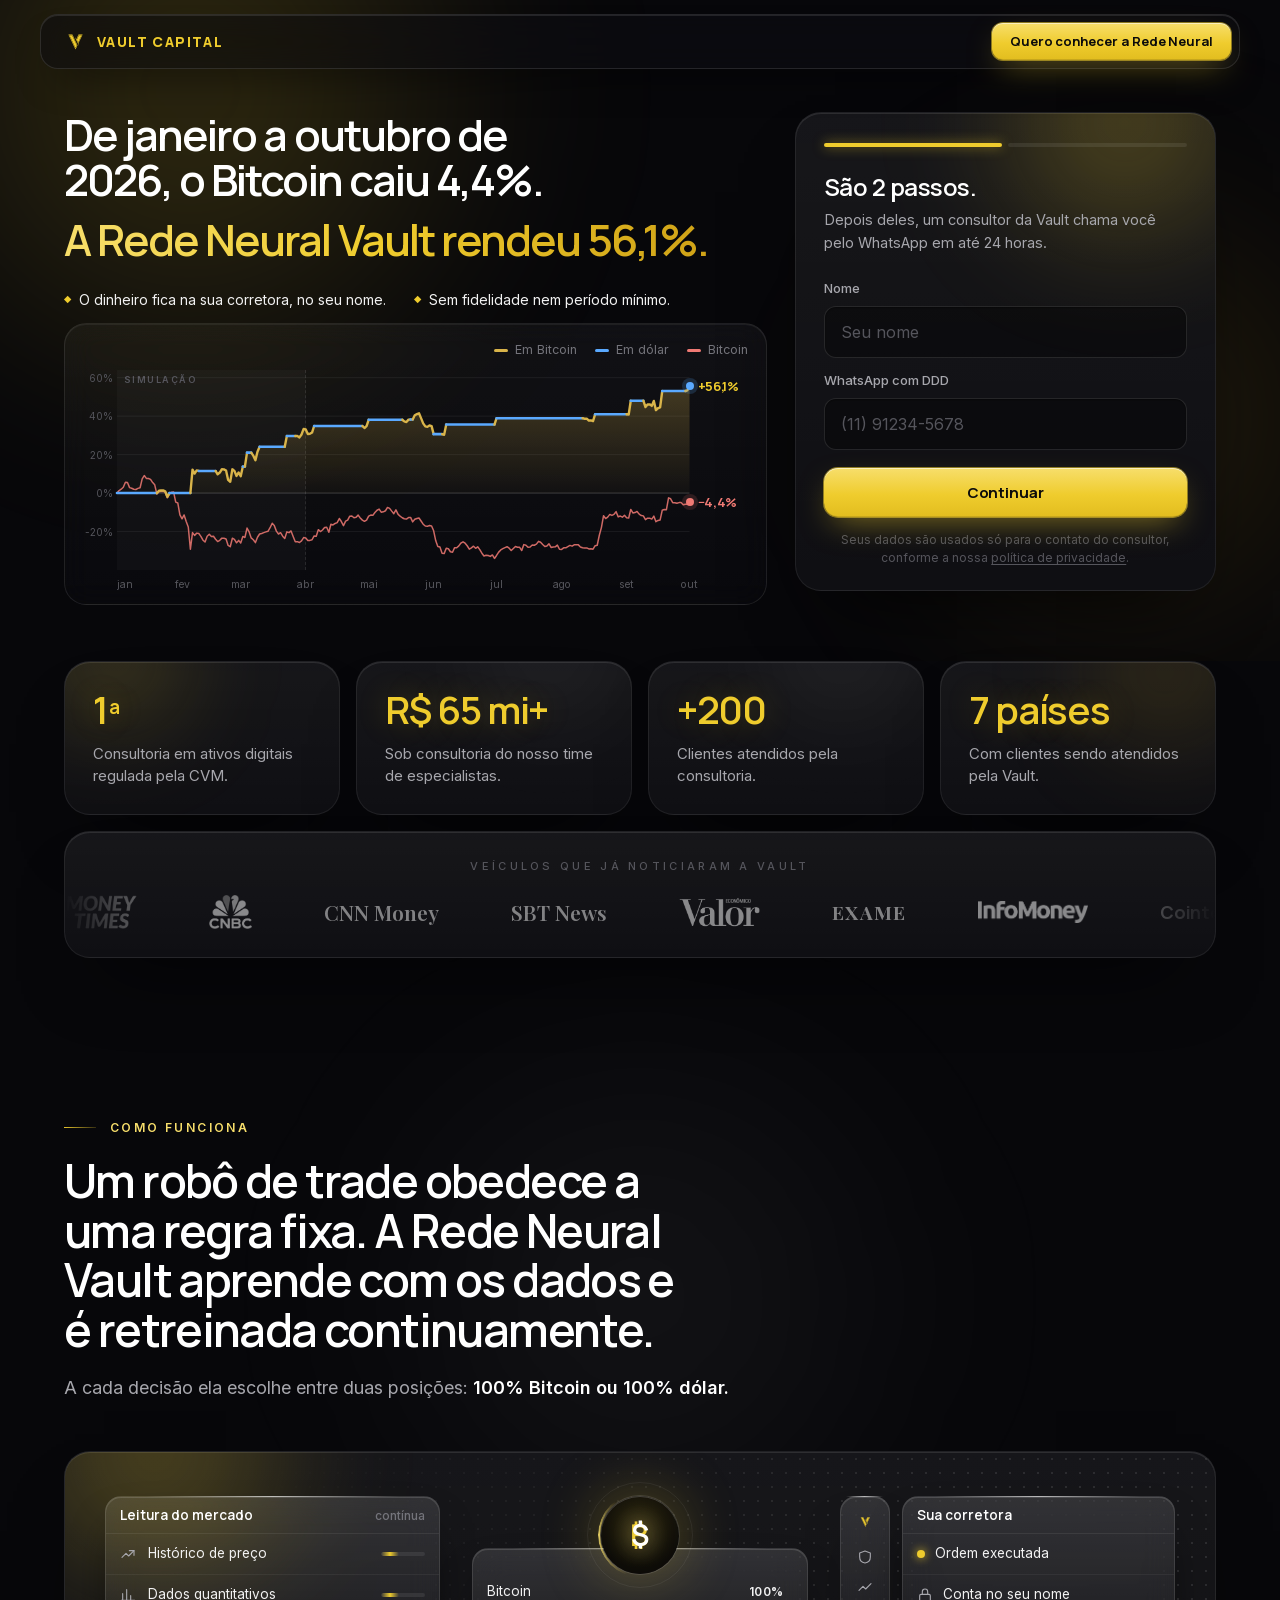
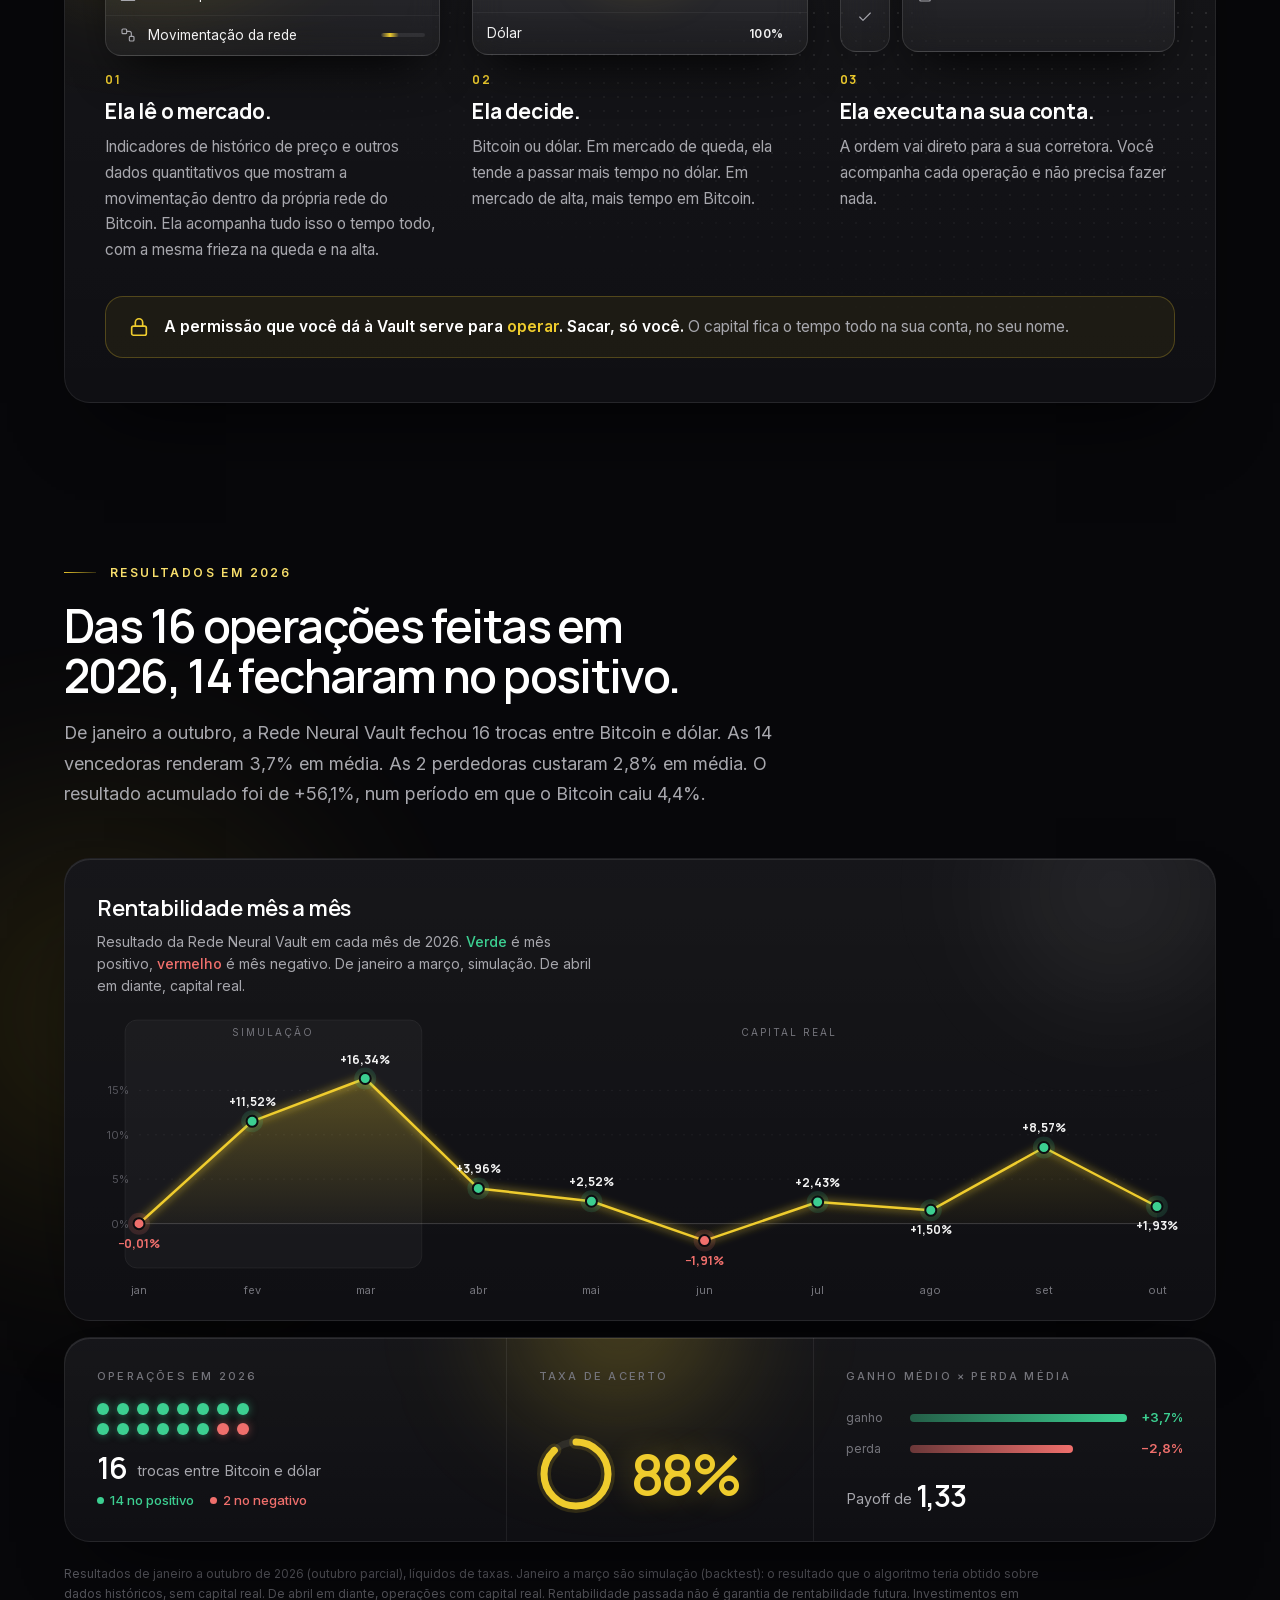
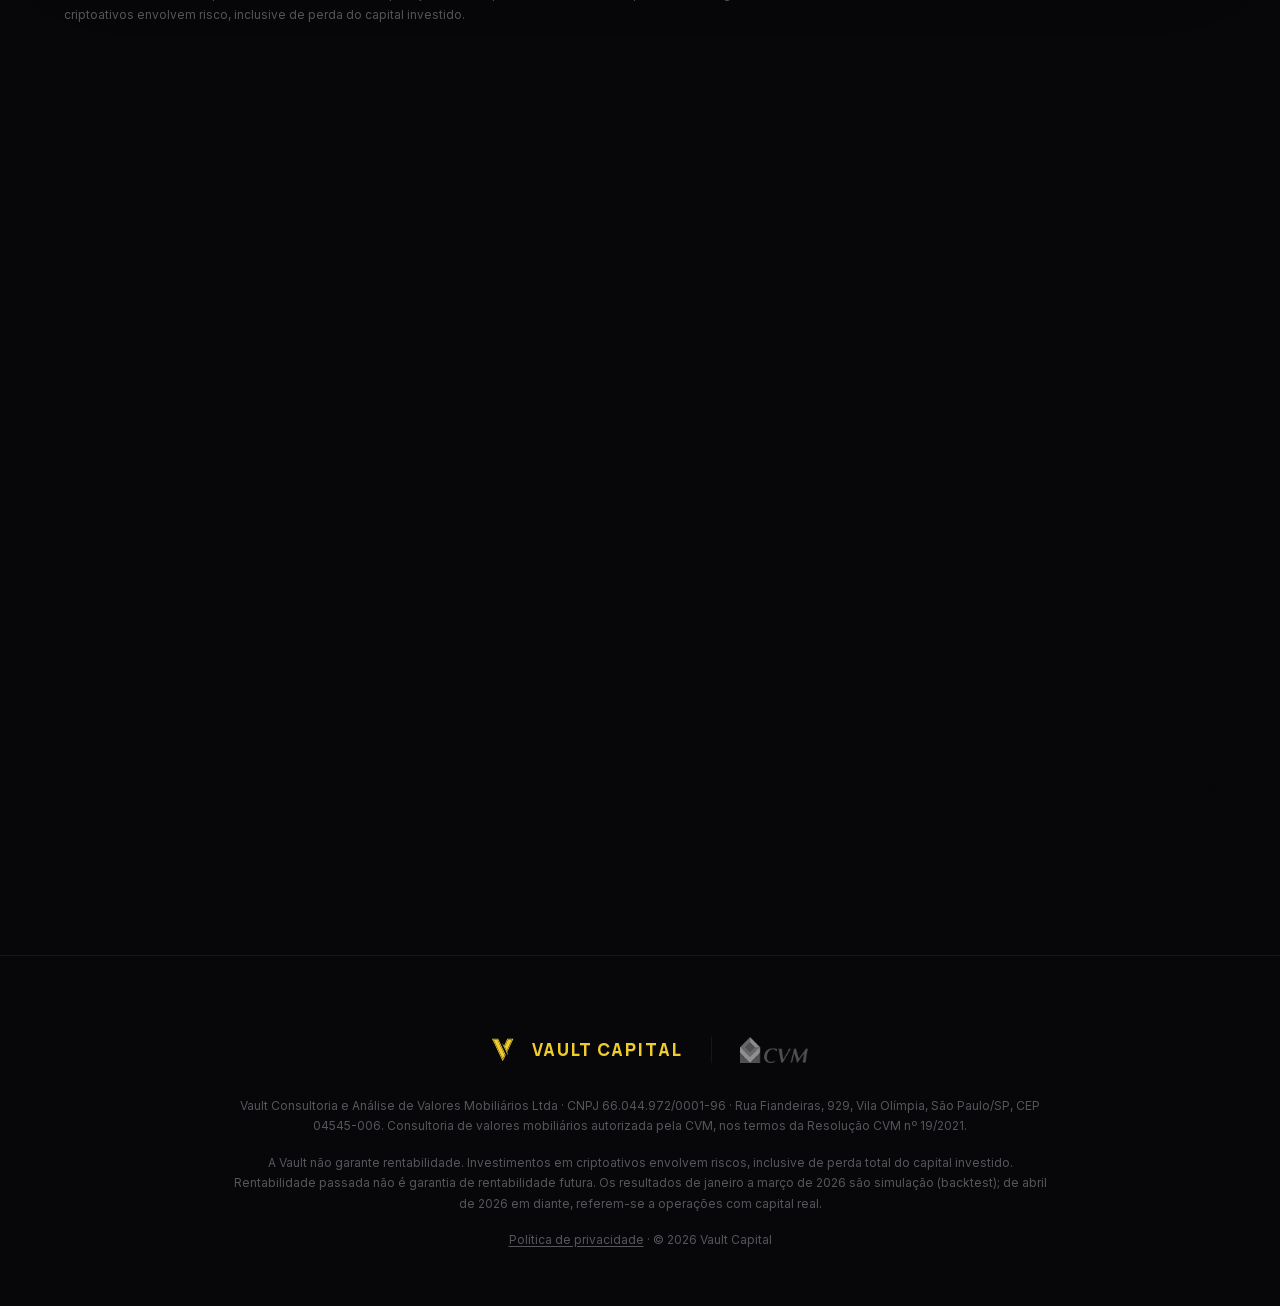
==== commit 68e4bcf9: "hero: headline, form, garantias, grafico" ====
--- a/curta.html
+++ b/curta.html
@@ -731,7 +731,27 @@
       .hc-x span { font-size: 9px; top: 2px; }
       .hero-assure { margin-top: 10px; padding-top: 10px; gap: 4px; }
       .hero-assure span { font-size: 12px; }
-      .hero-form .hero-assure { margin: 10px 0 0; padding: 0; border: 0; }
+    }
+    /* [K 05/10 v3] layout headline + form + garantias + gráfico */
+    .hero4-grid { display: grid; grid-template-columns: minmax(0, 1.25fr) minmax(0, .75fr); grid-template-areas: "head form" "proof form"; gap: 28px 28px; align-items: start; }
+    .h4-head { grid-area: head; align-self: end; } .h4-form { grid-area: form; } .h4-proof { grid-area: proof; display: flex; flex-direction: column; gap: 14px; min-width: 0; }
+    .hero4 .hero-h1 { font-size: clamp(30px, 3.4vw, 50px); }
+    .hero4 .hero-form { padding: 30px 28px 22px; }
+    .hero4 .hero-assure { flex-direction: row; flex-wrap: wrap; gap: 8px 28px; margin: 0; padding: 0; border: 0; }
+    .hero4 .hero-assure span { font-size: 14px; color: var(--t1); }
+    @media (max-width: 960px) {
+      .hero4-grid { grid-template-columns: minmax(0, 1fr); grid-template-areas: "head" "form" "proof"; }
+    }
+    @media (max-width: 768px) {
+      .hero4 { padding: 82px 0 40px; }
+      .hero4-grid { gap: 14px; }
+      .hero4 .hero-h1 { font-size: 27px; line-height: 1.1; letter-spacing: -0.04em; }
+      .hero4 .hero-h1 span { margin-top: 6px; }
+      .hero4 .hero-form { padding: 18px 16px 12px; border-radius: 18px; }
+      .h4-proof { gap: 10px; margin-top: 4px; }
+      .hero4 .hero-assure { flex-direction: column; gap: 6px; }
+      .hero4 .hero-assure span { font-size: 13.5px; }
+      .hero4 .hc-plot { height: 130px; }
     }
     @media (max-width: 380px) {
       .hero3 { padding-top: 78px; }
@@ -756,12 +776,19 @@
 <main>
 
 
-<section id="hero" class="hero hero3">
+<section id="hero" class="hero hero3 hero4">
   <div class="atmo y" style="width:900px;height:700px;left:-260px;top:-260px"></div>
   <div class="atmo a" style="width:700px;height:600px;right:-200px;top:120px"></div>
   <div class="wrap">
-    <div class="hero3-grid">
-      <div class="hero3-main">
+    <div class="hero4-grid">
+      <div class="h4-head"><h1 class="hero-h1">De janeiro a outubro de 2026, o Bitcoin caiu 4,4%.
+            <span>A Rede Neural Vault rendeu 56,1%.</span></h1></div>
+      <div class="card hero-form h4-form">
+        <div class="glow y" style="width:420px;height:300px;right:-120px;top:-140px"></div>
+        <div id="formulario" class="form-mount" data-origem="hero"></div>
+      </div>
+      <div class="h4-proof">
+        <p class="hero-assure"><span><b>◆</b>O dinheiro fica na sua corretora, no seu nome.</span><span><b>◆</b>Sem fidelidade nem período mínimo.</span></p>
         <figure class="hero-chart" aria-label="Crescimento do capital: de janeiro a outubro de 2026, a Rede Neural Vault acumulou +56,1% e o Bitcoin caiu 4,4%">
           <figcaption class="hc-legend">
             <span class="hc-l-btcpos"><i></i>Em Bitcoin</span>
@@ -783,13 +810,6 @@
           </div>
           <div class="hc-x" aria-hidden="true"><span style="left:0.00%">jan</span><span style="left:11.36%">fev</span><span style="left:21.61%">mar</span><span style="left:32.97%">abr</span><span style="left:43.96%">mai</span><span style="left:55.31%">jun</span><span style="left:66.30%">jul</span><span style="left:77.66%">ago</span><span style="left:89.01%">set</span><span style="left:100.00%">out</span></div>
         </figure>
-        <h1 class="hero-h1">De janeiro a outubro de 2026, o Bitcoin caiu 4,4%.
-            <span>A Rede Neural Vault rendeu 56,1%.</span></h1>
-      </div>
-      <div class="card hero-form">
-        <div class="glow y" style="width:420px;height:300px;right:-120px;top:-140px"></div>
-        <div id="formulario" class="form-mount" data-origem="hero"></div>
-        <p class="hero-assure"><span><b>◆</b>O dinheiro fica na sua corretora, no seu nome.</span><span><b>◆</b>Sem fidelidade nem período mínimo.</span></p>
       </div>
     </div>
   </div>
@@ -1268,11 +1288,5 @@
   { threshold: 0.12, rootMargin: '0px 0px -40px 0px' });
 document.querySelectorAll('.fade-in').forEach(el => io.observe(el));
 </script>
-<script>
-document.querySelectorAll('.hero-form .hero-assure').forEach(a => {
-  const pv = a.parentElement.querySelector('.lf-step[data-step="1"] .lf-actions');
-  if (pv) pv.after(a);
-});
-</script>
 </body>
 </html>
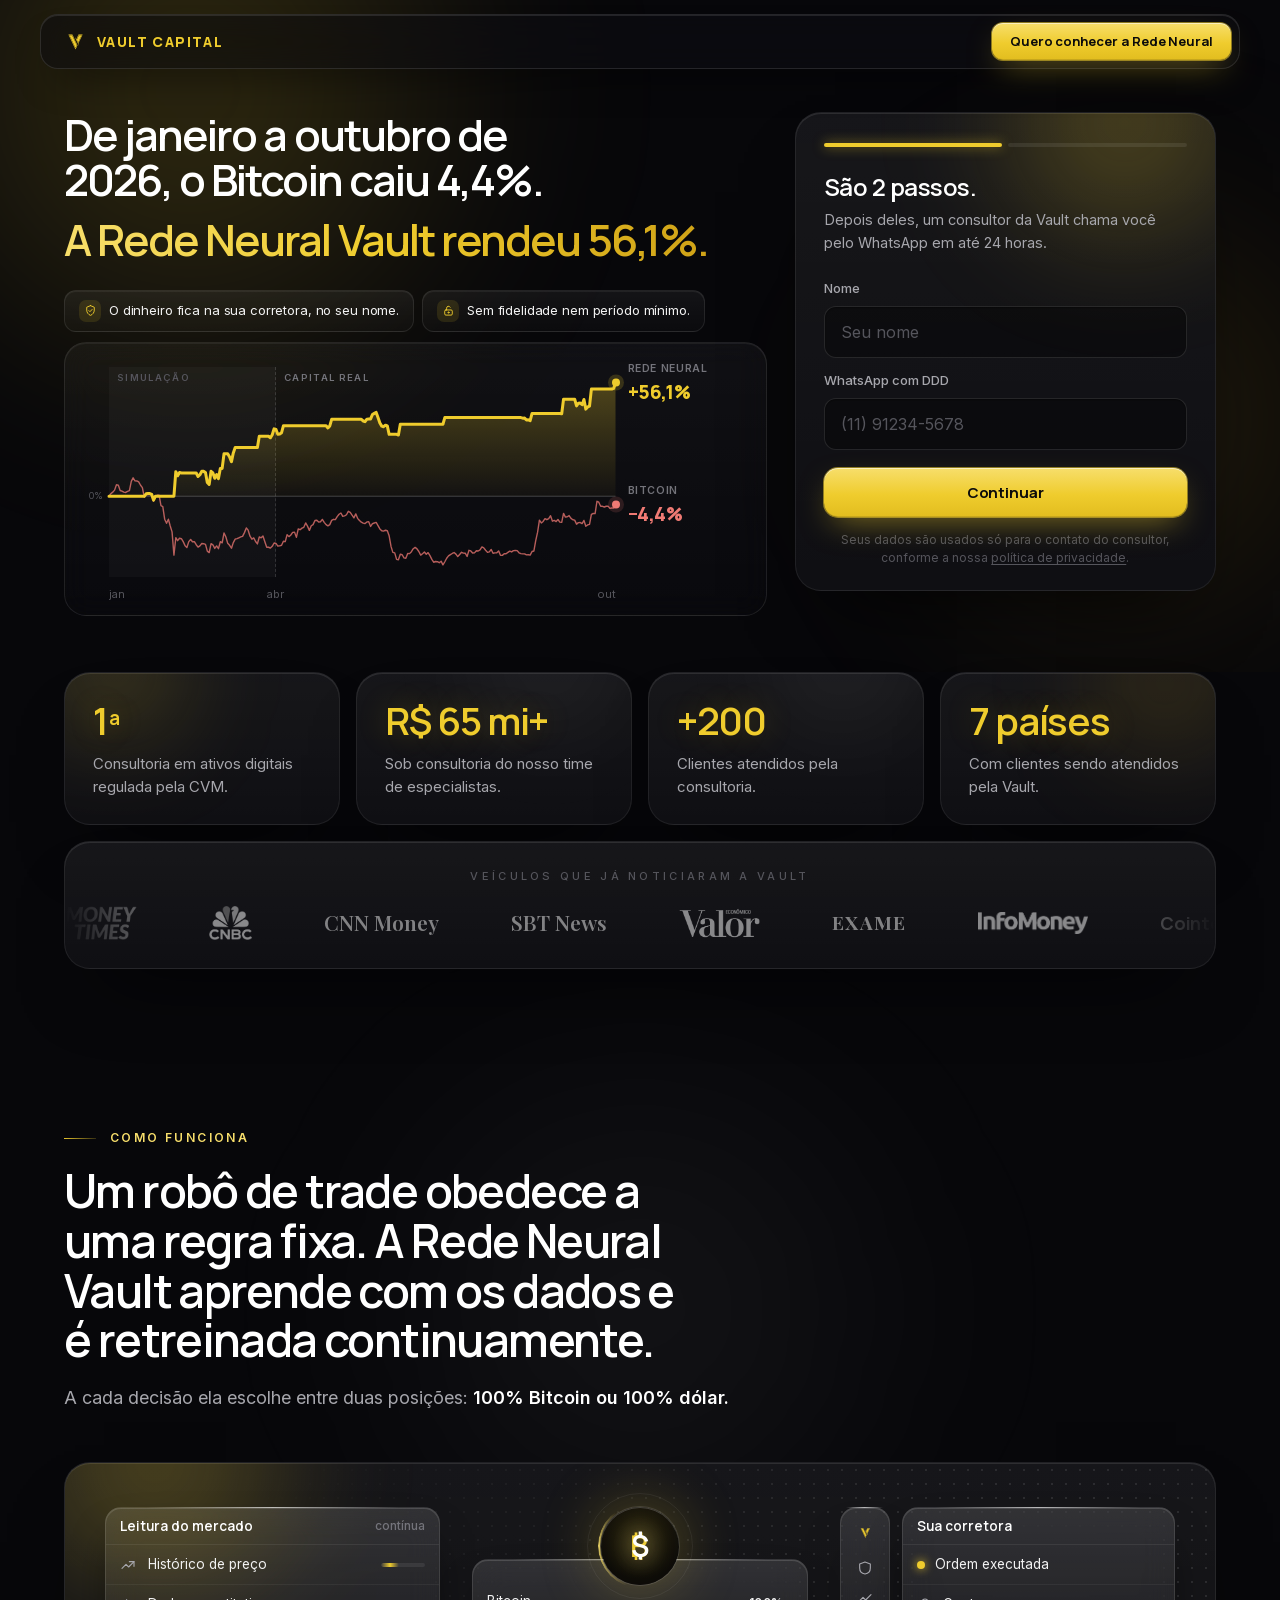
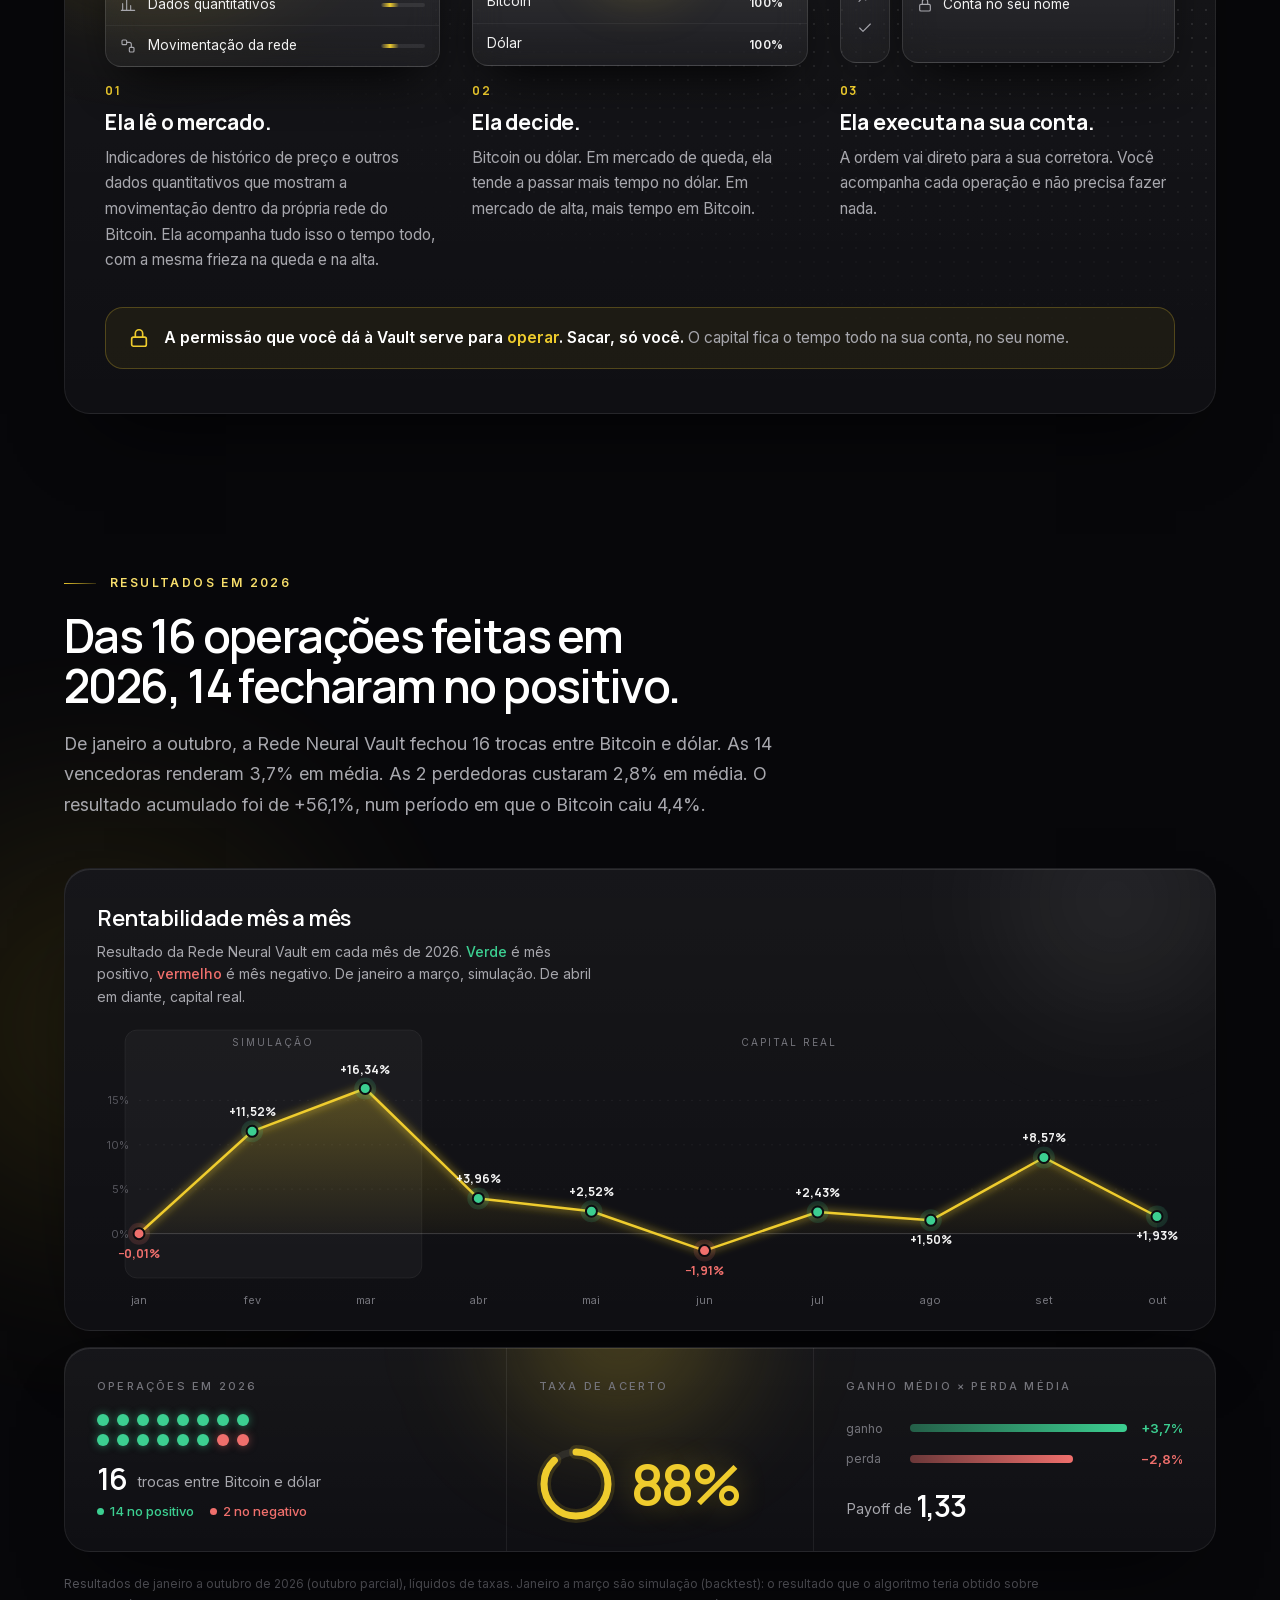
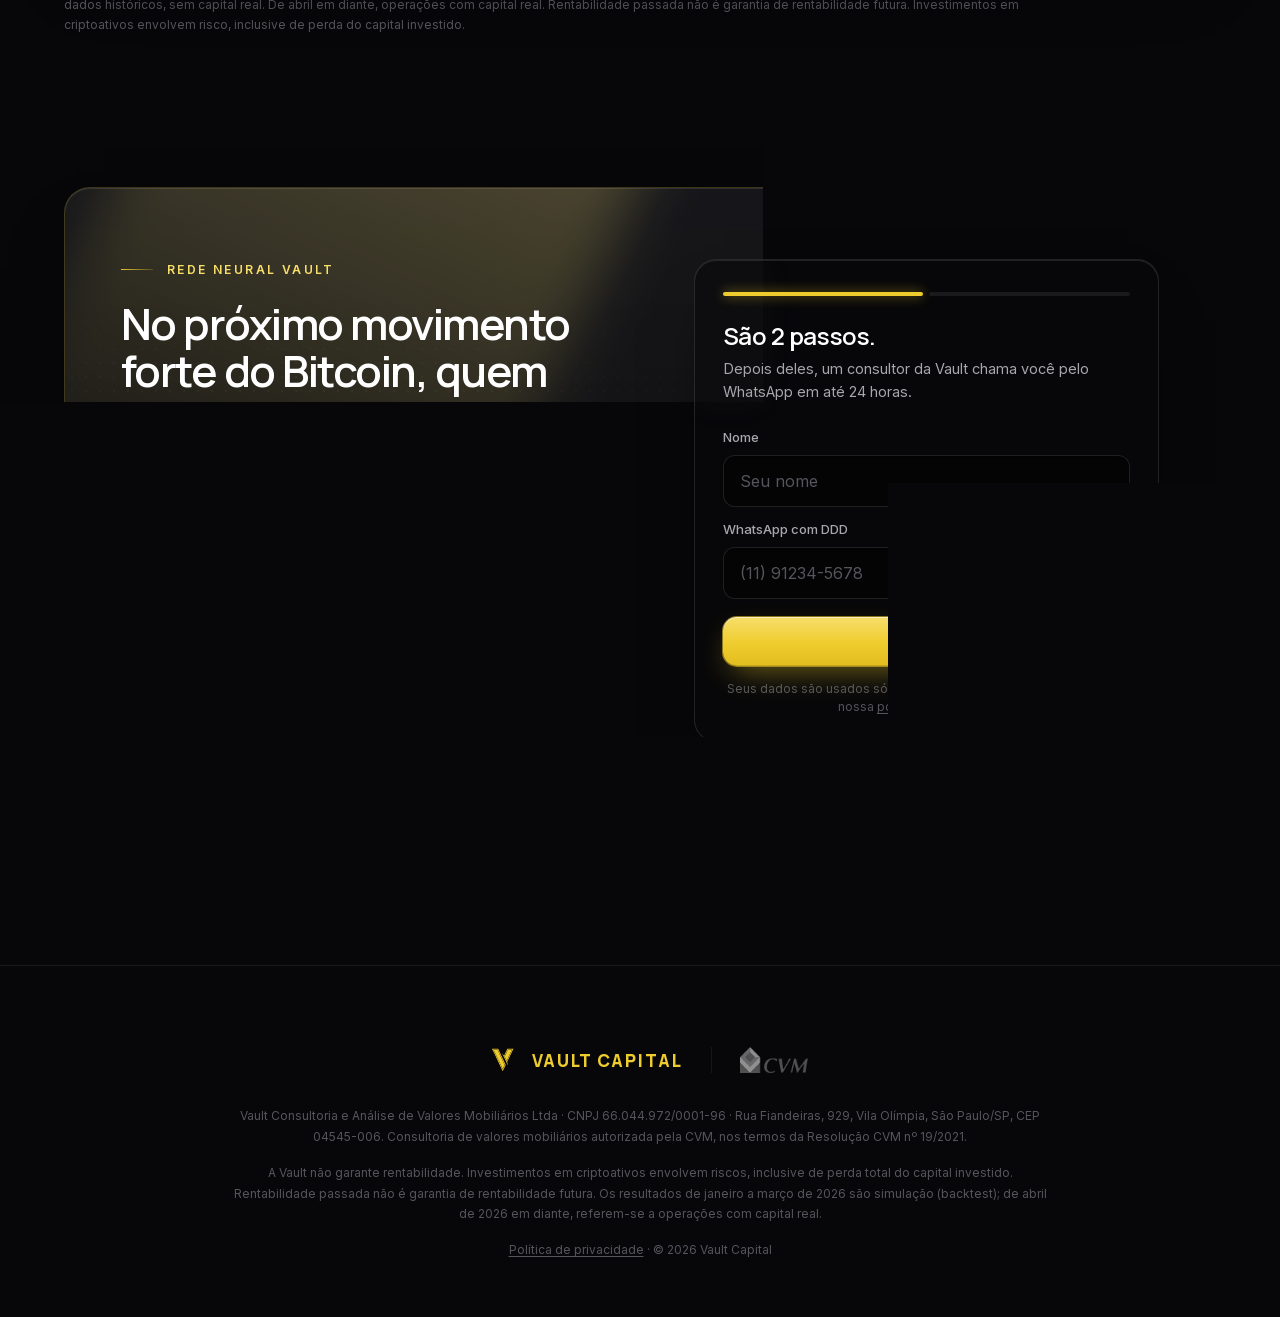
==== commit 75268ee4: "hero: opcao C2" ====
--- a/curta.html
+++ b/curta.html
@@ -760,6 +760,44 @@
       .hero3 .hero-h1 { font-size: 25px; }
       .hero3 .lf-field input { height: 44px; }
     }
+
+    /* ===== [K 05/10 v4] Opção C2 (mockup_prova-hero-c.html): mini-cards de garantia + gráfico de linha limpa ===== */
+    .hero4 .h4-proof { gap: 10px; }
+    .gcards { display: flex; gap: 8px; }
+    .gcard { display: flex; align-items: center; gap: 8px; padding: 9px 14px; border-radius: 12px; background: linear-gradient(180deg, rgba(255,255,255,.055), rgba(255,255,255,.018)); border: 1px solid rgba(255,255,255,.09); box-shadow: inset 0 1px 0 rgba(255,255,255,.06); }
+    .gcard i { display: flex; flex-shrink: 0; width: 22px; height: 22px; align-items: center; justify-content: center; border-radius: 7px; background: rgba(239,204,45,.12); color: var(--yellow); }
+    .gcard svg { width: 13px; height: 13px; fill: none; stroke: currentColor; stroke-width: 1.7; stroke-linecap: round; stroke-linejoin: round; }
+    .gcard span { font-size: 13px; line-height: 1.3; color: var(--t1); letter-spacing: -.01em; white-space: nowrap; }
+    .pcard { position: relative; margin: 0; padding: 18px 20px 14px; border-radius: 22px; background: linear-gradient(180deg, rgba(255,255,255,.045), rgba(255,255,255,.012)); border: 1px solid rgba(255,255,255,.09); box-shadow: inset 0 1px 0 rgba(255,255,255,.06); backdrop-filter: blur(14px) saturate(140%); -webkit-backdrop-filter: blur(14px) saturate(140%); }
+    .ln-plot { position: relative; height: 210px; margin: 6px 130px 0 24px; }
+    .ln-plot svg { position: absolute; inset: 0; width: 100%; height: 100%; overflow: visible; }
+    .ln-sim { position: absolute; left: 0; top: 0; bottom: 0; background: rgba(255,255,255,.028); border-right: 1px dashed rgba(255,255,255,.14); }
+    .ln-sim span, .ln-real span { position: absolute; left: 8px; top: 6px; font: 600 9.5px/1 var(--f-body); letter-spacing: .14em; text-transform: uppercase; color: var(--t4); }
+    .ln-real { position: absolute; top: 0; bottom: 0; right: 0; } .ln-real span { color: var(--t3); }
+    .ln-zero { stroke: rgba(255,255,255,.22); stroke-width: 1; vector-effect: non-scaling-stroke; }
+    .ln-area { fill: url(#lnFill); stroke: none; }
+    .ln-rn { fill: none; stroke: #efcc2d; stroke-width: 3; stroke-linejoin: round; stroke-linecap: round; vector-effect: non-scaling-stroke; }
+    .ln-btc { fill: none; stroke: #f07a74; stroke-opacity: .75; stroke-width: 1.4; stroke-linejoin: round; vector-effect: non-scaling-stroke; }
+    .ln-tip { position: absolute; left: 100%; transform: translateY(-50%); padding-left: 12px; display: flex; flex-direction: column; line-height: 1; white-space: nowrap; font-style: normal; }
+    .ln-tip::before { content: ""; position: absolute; left: -4px; top: 50%; width: 8px; height: 8px; margin-top: -4px; border-radius: 50%; }
+    .ln-tip.rn::before { background: #efcc2d; box-shadow: 0 0 0 4px rgba(239,204,45,.18); } .ln-tip.btc::before { background: #f07a74; box-shadow: 0 0 0 4px rgba(240,122,116,.15); }
+    .ln-tip small { font: 600 10.5px var(--f-body); letter-spacing: .06em; text-transform: uppercase; color: var(--t3); margin-bottom: 4px; }
+    .ln-tip b { font: 800 19px var(--f-head); letter-spacing: -.02em; } .ln-tip.rn b { color: var(--yellow); } .ln-tip.btc b { color: #f07a74; }
+    .ln-y0 { position: absolute; right: 100%; margin-right: 6px; transform: translateY(-50%); font-size: 9px; color: var(--t4); }
+    .ln-x { position: relative; height: 18px; margin: 6px 130px 0 24px; }
+    .ln-x span { position: absolute; top: 3px; font-size: 11px; color: var(--t4); transform: translateX(-50%); }
+    .ln-x span:first-child { transform: none; } .ln-x span:last-child { transform: translateX(-100%); }
+    @media (max-width: 768px) {
+      .gcards { display: grid; grid-template-columns: repeat(2, minmax(0, 1fr)); gap: 6px; }
+      .gcard { padding: 8px 10px; }
+      .gcard span { font-size: 11px; white-space: normal; }
+      .pcard { padding: 14px 16px 12px; border-radius: 18px; }
+      .ln-plot { height: 132px; margin: 6px 96px 0 20px; }
+      .ln-sim span, .ln-real span { font-size: 8px; left: 6px; top: 4px; }
+      .ln-rn { stroke-width: 2.6; }
+      .ln-tip small { font-size: 9.5px; } .ln-tip b { font-size: 15px; }
+      .ln-x { height: 16px; margin: 6px 96px 0 20px; } .ln-x span { font-size: 9.5px; }
+    }
       .res-top.solo { grid-template-columns: minmax(0, 1fr); }
   </style>
 </head>
@@ -788,28 +826,27 @@
         <div id="formulario" class="form-mount" data-origem="hero"></div>
       </div>
       <div class="h4-proof">
-        <p class="hero-assure"><span><b>◆</b>O dinheiro fica na sua corretora, no seu nome.</span><span><b>◆</b>Sem fidelidade nem período mínimo.</span></p>
-        <figure class="hero-chart" aria-label="Crescimento do capital: de janeiro a outubro de 2026, a Rede Neural Vault acumulou +56,1% e o Bitcoin caiu 4,4%">
-          <figcaption class="hc-legend">
-            <span class="hc-l-btcpos"><i></i>Em Bitcoin</span>
-            <span class="hc-l-usd"><i></i>Em dólar</span>
-            <span class="hc-l-btc"><i></i>Bitcoin</span>
-          </figcaption>
-          <div class="hc-plot">
-            <div class="hc-sim" style="width:32.97%"><span>Simulação</span></div>
-            <div class="hc-y" aria-hidden="true"><span style="top:80.77%">-20%</span><span style="top:61.53%">0%</span><span style="top:42.30%">20%</span><span style="top:23.07%">40%</span><span style="top:3.83%">60%</span></div>
-            <svg viewBox="0 0 1000 300" preserveAspectRatio="none" aria-hidden="true">
-              <defs><linearGradient id="hcFill" x1="0" y1="0" x2="0" y2="1"><stop offset="0" stop-color="#d9b44a" stop-opacity=".26"/><stop offset="1" stop-color="#d9b44a" stop-opacity=".02"/></linearGradient></defs>
-              <line class="hc-grid" x1="0" x2="1000" y1="242.3" y2="242.3"/><line class="hc-grid z" x1="0" x2="1000" y1="184.6" y2="184.6"/><line class="hc-grid" x1="0" x2="1000" y1="126.9" y2="126.9"/><line class="hc-grid" x1="0" x2="1000" y1="69.2" y2="69.2"/><line class="hc-grid" x1="0" x2="1000" y1="11.5" y2="11.5"/>
-              <path class="hc-area" d="M0,184.6 L0.0,184.6 L3.7,184.6 L7.3,184.6 L11.0,184.6 L14.7,184.6 L18.3,184.6 L22.0,184.6 L25.6,184.6 L29.3,184.6 L33.0,184.6 L36.6,184.6 L40.3,184.6 L44.0,184.6 L47.6,184.6 L51.3,184.6 L54.9,184.6 L58.6,184.6 L62.3,184.6 L65.9,184.6 L69.6,184.6 L73.3,181.2 L76.9,180.8 L80.6,180.7 L84.2,181.9 L87.9,190.2 L91.6,184.6 L95.2,184.6 L98.9,184.6 L102.6,184.6 L106.2,184.6 L109.9,184.6 L113.6,184.6 L117.2,184.6 L120.9,184.6 L124.5,184.6 L128.2,184.6 L131.9,149.5 L135.5,155.4 L139.2,150.6 L142.9,151.4 L146.5,151.4 L150.2,151.4 L153.8,151.4 L157.5,151.4 L161.2,151.4 L164.8,151.4 L168.5,151.4 L172.2,151.4 L175.8,156.4 L179.5,153.8 L183.2,148.9 L186.8,149.1 L190.5,150.7 L194.1,164.9 L197.8,167.7 L201.5,149.0 L205.1,151.3 L208.8,159.0 L212.5,153.7 L216.1,159.4 L219.8,144.9 L223.4,144.9 L227.1,124.0 L230.8,124.0 L234.4,124.0 L238.1,128.5 L241.8,135.2 L245.4,122.7 L249.1,115.1 L252.7,115.1 L256.4,115.1 L260.1,115.1 L263.7,115.1 L267.4,115.1 L271.1,115.1 L274.7,115.1 L278.4,115.1 L282.1,115.1 L285.7,115.1 L289.4,115.1 L293.0,115.1 L296.7,98.9 L300.4,98.9 L304.0,98.9 L307.7,98.9 L311.4,98.9 L315.0,99.0 L318.7,101.1 L322.3,96.7 L326.0,88.3 L329.7,89.2 L333.3,96.1 L337.0,95.7 L340.7,93.8 L344.3,84.0 L348.0,84.0 L351.6,84.0 L355.3,84.0 L359.0,84.0 L362.6,84.0 L366.3,84.0 L370.0,84.0 L373.6,84.0 L377.3,84.0 L381.0,84.0 L384.6,84.0 L388.3,84.0 L391.9,84.0 L395.6,84.0 L399.3,84.0 L402.9,84.0 L406.6,84.0 L410.3,84.0 L413.9,84.0 L417.6,84.0 L421.2,84.0 L424.9,84.0 L428.6,84.0 L432.2,87.0 L435.9,84.2 L439.6,74.7 L443.2,74.7 L446.9,74.7 L450.5,74.7 L454.2,74.7 L457.9,74.7 L461.5,74.7 L465.2,74.7 L468.9,74.7 L472.5,74.7 L476.2,74.7 L479.9,74.7 L483.5,74.7 L487.2,74.7 L490.8,74.7 L494.5,74.7 L498.2,74.7 L501.8,77.1 L505.5,78.1 L509.2,74.5 L512.8,74.2 L516.5,74.2 L520.1,67.8 L523.8,66.2 L527.5,64.9 L531.1,72.2 L534.8,80.1 L538.5,84.5 L542.1,85.3 L545.8,83.1 L549.5,84.2 L553.1,96.2 L556.8,96.2 L560.4,96.2 L564.1,96.2 L567.8,96.2 L571.4,97.1 L575.1,81.8 L578.8,81.8 L582.4,81.8 L586.1,81.8 L589.7,81.8 L593.4,81.8 L597.1,81.8 L600.7,81.8 L604.4,81.8 L608.1,81.8 L611.7,81.8 L615.4,81.8 L619.0,81.8 L622.7,81.8 L626.4,81.8 L630.0,81.8 L633.7,81.8 L637.4,81.8 L641.0,81.8 L644.7,81.8 L648.4,81.8 L652.0,81.8 L655.7,81.8 L659.3,81.8 L663.0,72.3 L666.7,72.3 L670.3,72.3 L674.0,72.3 L677.7,72.3 L681.3,72.3 L685.0,72.3 L688.6,72.3 L692.3,72.3 L696.0,72.3 L699.6,72.3 L703.3,72.3 L707.0,72.3 L710.6,72.3 L714.3,72.3 L717.9,72.3 L721.6,72.3 L725.3,72.3 L728.9,72.3 L732.6,72.3 L736.3,72.3 L739.9,72.3 L743.6,72.3 L747.3,72.3 L750.9,72.3 L754.6,72.3 L758.2,72.3 L761.9,72.3 L765.6,72.3 L769.2,72.3 L772.9,72.3 L776.6,72.3 L780.2,72.3 L783.9,72.3 L787.5,72.3 L791.2,72.3 L794.9,72.3 L798.5,72.3 L802.2,72.3 L805.9,72.3 L809.5,72.3 L813.2,72.3 L816.8,73.1 L820.5,73.0 L824.2,75.8 L827.8,75.5 L831.5,76.6 L835.2,66.3 L838.8,66.3 L842.5,66.3 L846.2,66.3 L849.8,66.3 L853.5,66.3 L857.1,66.3 L860.8,66.3 L864.5,66.3 L868.1,66.3 L871.8,66.3 L875.5,66.3 L879.1,66.3 L882.8,66.3 L886.4,66.3 L890.1,66.3 L893.8,66.8 L897.4,46.1 L901.1,46.1 L904.8,46.1 L908.4,46.1 L912.1,46.1 L915.8,46.1 L919.4,46.1 L923.1,55.5 L926.7,51.8 L930.4,51.5 L934.1,53.8 L937.7,46.4 L941.4,60.2 L945.1,57.1 L948.7,55.9 L952.4,31.5 L956.0,31.5 L959.7,31.5 L963.4,31.5 L967.0,31.5 L970.7,31.5 L974.4,31.5 L978.0,31.5 L981.7,31.5 L985.3,31.5 L989.0,31.5 L992.7,31.5 L996.3,30.6 L1000.0,22.9 L1000,184.6 Z"/>
-              <path class="hc-btcl" d="M0.0,184.6 L3.7,180.9 L7.3,178.8 L11.0,175.9 L14.7,168.3 L18.3,168.7 L22.0,176.4 L25.6,177.3 L29.3,178.8 L33.0,179.2 L36.6,177.6 L40.3,176.6 L44.0,163.3 L47.6,158.3 L51.3,162.6 L54.9,162.8 L58.6,164.1 L62.3,168.9 L65.9,172.3 L69.6,186.0 L73.3,182.6 L76.9,182.3 L80.6,182.1 L84.2,183.4 L87.9,191.7 L91.6,186.2 L95.2,183.3 L98.9,183.1 L102.6,198.2 L106.2,199.5 L109.9,217.4 L113.6,223.2 L117.2,217.4 L120.9,227.1 L124.5,235.5 L128.2,268.8 L131.9,243.9 L135.5,248.1 L139.2,244.7 L142.9,245.3 L146.5,249.5 L150.2,255.3 L153.8,257.9 L157.5,249.5 L161.2,246.4 L164.8,249.6 L168.5,249.4 L172.2,253.9 L175.8,257.3 L179.5,255.5 L183.2,252.2 L186.8,252.4 L190.5,253.4 L194.1,263.1 L197.8,265.1 L201.5,252.3 L205.1,254.0 L208.8,259.2 L212.5,255.6 L216.1,259.5 L219.8,249.6 L223.4,251.2 L227.1,237.1 L230.8,242.9 L234.4,251.9 L238.1,254.7 L241.8,258.9 L245.4,250.9 L249.1,246.0 L252.7,245.2 L256.4,244.0 L260.1,242.8 L263.7,241.9 L267.4,236.6 L271.1,229.9 L274.7,233.1 L278.4,241.7 L282.1,246.0 L285.7,244.1 L289.4,249.3 L293.0,252.7 L296.7,242.8 L300.4,244.0 L304.0,241.4 L307.7,249.6 L311.4,257.5 L315.0,257.5 L318.7,258.7 L322.3,256.2 L326.0,251.4 L329.7,251.9 L333.3,255.8 L337.0,255.6 L340.7,254.6 L344.3,248.9 L348.0,249.5 L351.6,239.5 L355.3,242.3 L359.0,240.0 L362.6,236.2 L366.3,235.9 L370.0,243.4 L373.6,231.4 L377.3,232.4 L381.0,230.2 L384.6,229.0 L388.3,222.8 L391.9,227.3 L395.6,233.4 L399.3,226.8 L402.9,225.2 L406.6,219.2 L410.3,219.0 L413.9,221.6 L417.6,221.0 L421.2,217.7 L424.9,221.9 L428.6,225.2 L432.2,227.0 L435.9,225.2 L439.6,219.1 L443.2,217.6 L446.9,218.0 L450.5,213.8 L454.2,210.4 L457.9,208.6 L461.5,213.3 L465.2,212.7 L468.9,211.1 L472.5,206.1 L476.2,207.6 L479.9,211.7 L483.5,215.5 L487.2,209.8 L490.8,216.2 L494.5,219.3 L498.2,221.6 L501.8,223.1 L505.5,223.6 L509.2,221.3 L512.8,221.1 L516.5,227.8 L520.1,223.9 L523.8,222.8 L527.5,222.0 L531.1,226.5 L534.8,231.3 L538.5,234.0 L542.1,234.5 L545.8,233.2 L549.5,233.9 L553.1,241.2 L556.8,256.3 L560.4,264.8 L564.1,265.6 L567.8,274.8 L571.4,275.4 L575.1,267.4 L578.8,268.2 L582.4,272.6 L586.1,273.3 L589.7,266.5 L593.4,266.6 L597.1,263.8 L600.7,259.6 L604.4,257.7 L608.1,259.8 L611.7,263.6 L615.4,268.7 L619.0,266.7 L622.7,264.3 L626.4,267.5 L630.0,265.2 L633.7,269.4 L637.4,274.8 L641.0,278.9 L644.7,277.9 L648.4,278.2 L652.0,279.6 L655.7,277.4 L659.3,282.7 L663.0,278.2 L666.7,273.2 L670.3,269.9 L674.0,268.0 L677.7,266.4 L681.3,265.1 L685.0,267.3 L688.6,270.8 L692.3,267.8 L696.0,264.7 L699.6,265.9 L703.3,266.0 L707.0,270.7 L710.6,261.9 L714.3,262.8 L717.9,265.8 L721.6,265.5 L725.3,262.6 L728.9,262.9 L732.6,261.2 L736.3,257.0 L739.9,258.4 L743.6,261.7 L747.3,264.8 L750.9,264.1 L754.6,260.7 L758.2,266.1 L761.9,265.5 L765.6,265.3 L769.2,262.7 L772.9,268.9 L776.6,269.1 L780.2,266.7 L783.9,266.8 L787.5,264.9 L791.2,263.1 L794.9,264.2 L798.5,262.3 L802.2,262.1 L805.9,262.3 L809.5,265.4 L813.2,266.6 L816.8,267.0 L820.5,266.9 L824.2,268.4 L827.8,268.2 L831.5,268.8 L835.2,263.5 L838.8,262.9 L842.5,247.9 L846.2,236.0 L849.8,218.7 L853.5,222.8 L857.1,220.7 L860.8,216.6 L864.5,218.1 L868.1,216.5 L871.8,212.5 L875.5,220.3 L879.1,219.1 L882.8,220.8 L886.4,217.9 L890.1,221.6 L893.8,222.0 L897.4,209.2 L901.1,214.4 L904.8,213.9 L908.4,212.2 L912.1,216.2 L915.8,218.3 L919.4,218.8 L923.1,224.5 L926.7,222.3 L930.4,222.2 L934.1,223.6 L937.7,219.2 L941.4,227.5 L945.1,225.6 L948.7,224.9 L952.4,210.4 L956.0,209.3 L959.7,209.5 L963.4,191.8 L967.0,193.2 L970.7,199.0 L974.4,199.0 L978.0,200.0 L981.7,198.9 L985.3,198.8 L989.0,202.0 L992.7,201.4 L996.3,201.5 L1000.0,197.5"/>
-              <path class="hc-usd" d="M0.0,184.6 L3.7,184.6 L7.3,184.6 L11.0,184.6 L14.7,184.6 L18.3,184.6 L22.0,184.6 L25.6,184.6 L29.3,184.6 L33.0,184.6 L36.6,184.6 L40.3,184.6 L44.0,184.6 L47.6,184.6 L51.3,184.6 L54.9,184.6 L58.6,184.6 L62.3,184.6 L65.9,184.6 L69.6,184.6"/><path class="hc-btc" d="M69.6,184.6 L73.3,181.2 L76.9,180.8 L80.6,180.7 L84.2,181.9 L87.9,190.2 L91.6,184.6"/><path class="hc-usd" d="M91.6,184.6 L95.2,184.6 L98.9,184.6 L102.6,184.6 L106.2,184.6 L109.9,184.6 L113.6,184.6 L117.2,184.6 L120.9,184.6 L124.5,184.6 L128.2,184.6"/><path class="hc-btc" d="M128.2,184.6 L131.9,149.5 L135.5,155.4 L139.2,150.6 L142.9,151.4"/><path class="hc-usd" d="M142.9,151.4 L146.5,151.4 L150.2,151.4 L153.8,151.4 L157.5,151.4 L161.2,151.4 L164.8,151.4 L168.5,151.4 L172.2,151.4"/><path class="hc-btc" d="M172.2,151.4 L175.8,156.4 L179.5,153.8 L183.2,148.9 L186.8,149.1 L190.5,150.7 L194.1,164.9 L197.8,167.7 L201.5,149.0 L205.1,151.3 L208.8,159.0 L212.5,153.7 L216.1,159.4 L219.8,144.9"/><path class="hc-usd" d="M219.8,144.9 L223.4,144.9"/><path class="hc-btc" d="M223.4,144.9 L227.1,124.0"/><path class="hc-usd" d="M227.1,124.0 L230.8,124.0 L234.4,124.0"/><path class="hc-btc" d="M234.4,124.0 L238.1,128.5 L241.8,135.2 L245.4,122.7 L249.1,115.1"/><path class="hc-usd" d="M249.1,115.1 L252.7,115.1 L256.4,115.1 L260.1,115.1 L263.7,115.1 L267.4,115.1 L271.1,115.1 L274.7,115.1 L278.4,115.1 L282.1,115.1 L285.7,115.1 L289.4,115.1 L293.0,115.1"/><path class="hc-btc" d="M293.0,115.1 L296.7,98.9"/><path class="hc-usd" d="M296.7,98.9 L300.4,98.9 L304.0,98.9 L307.7,98.9 L311.4,98.9"/><path class="hc-btc" d="M311.4,98.9 L315.0,99.0 L318.7,101.1 L322.3,96.7 L326.0,88.3 L329.7,89.2 L333.3,96.1 L337.0,95.7 L340.7,93.8 L344.3,84.0"/><path class="hc-usd" d="M344.3,84.0 L348.0,84.0 L351.6,84.0 L355.3,84.0 L359.0,84.0 L362.6,84.0 L366.3,84.0 L370.0,84.0 L373.6,84.0 L377.3,84.0 L381.0,84.0 L384.6,84.0 L388.3,84.0 L391.9,84.0 L395.6,84.0 L399.3,84.0 L402.9,84.0 L406.6,84.0 L410.3,84.0 L413.9,84.0 L417.6,84.0 L421.2,84.0 L424.9,84.0 L428.6,84.0"/><path class="hc-btc" d="M428.6,84.0 L432.2,87.0 L435.9,84.2 L439.6,74.7"/><path class="hc-usd" d="M439.6,74.7 L443.2,74.7 L446.9,74.7 L450.5,74.7 L454.2,74.7 L457.9,74.7 L461.5,74.7 L465.2,74.7 L468.9,74.7 L472.5,74.7 L476.2,74.7 L479.9,74.7 L483.5,74.7 L487.2,74.7 L490.8,74.7 L494.5,74.7 L498.2,74.7"/><path class="hc-btc" d="M498.2,74.7 L501.8,77.1 L505.5,78.1 L509.2,74.5 L512.8,74.2"/><path class="hc-usd" d="M512.8,74.2 L516.5,74.2"/><path class="hc-btc" d="M516.5,74.2 L520.1,67.8 L523.8,66.2 L527.5,64.9 L531.1,72.2 L534.8,80.1 L538.5,84.5 L542.1,85.3 L545.8,83.1 L549.5,84.2 L553.1,96.2"/><path class="hc-usd" d="M553.1,96.2 L556.8,96.2 L560.4,96.2 L564.1,96.2 L567.8,96.2"/><path class="hc-btc" d="M567.8,96.2 L571.4,97.1 L575.1,81.8"/><path class="hc-usd" d="M575.1,81.8 L578.8,81.8 L582.4,81.8 L586.1,81.8 L589.7,81.8 L593.4,81.8 L597.1,81.8 L600.7,81.8 L604.4,81.8 L608.1,81.8 L611.7,81.8 L615.4,81.8 L619.0,81.8 L622.7,81.8 L626.4,81.8 L630.0,81.8 L633.7,81.8 L637.4,81.8 L641.0,81.8 L644.7,81.8 L648.4,81.8 L652.0,81.8 L655.7,81.8 L659.3,81.8"/><path class="hc-btc" d="M659.3,81.8 L663.0,72.3"/><path class="hc-usd" d="M663.0,72.3 L666.7,72.3 L670.3,72.3 L674.0,72.3 L677.7,72.3 L681.3,72.3 L685.0,72.3 L688.6,72.3 L692.3,72.3 L696.0,72.3 L699.6,72.3 L703.3,72.3 L707.0,72.3 L710.6,72.3 L714.3,72.3 L717.9,72.3 L721.6,72.3 L725.3,72.3 L728.9,72.3 L732.6,72.3 L736.3,72.3 L739.9,72.3 L743.6,72.3 L747.3,72.3 L750.9,72.3 L754.6,72.3 L758.2,72.3 L761.9,72.3 L765.6,72.3 L769.2,72.3 L772.9,72.3 L776.6,72.3 L780.2,72.3 L783.9,72.3 L787.5,72.3 L791.2,72.3 L794.9,72.3 L798.5,72.3 L802.2,72.3 L805.9,72.3 L809.5,72.3 L813.2,72.3"/><path class="hc-btc" d="M813.2,72.3 L816.8,73.1 L820.5,73.0 L824.2,75.8 L827.8,75.5 L831.5,76.6 L835.2,66.3"/><path class="hc-usd" d="M835.2,66.3 L838.8,66.3 L842.5,66.3 L846.2,66.3 L849.8,66.3 L853.5,66.3 L857.1,66.3 L860.8,66.3 L864.5,66.3 L868.1,66.3 L871.8,66.3 L875.5,66.3 L879.1,66.3 L882.8,66.3 L886.4,66.3 L890.1,66.3"/><path class="hc-btc" d="M890.1,66.3 L893.8,66.8 L897.4,46.1"/><path class="hc-usd" d="M897.4,46.1 L901.1,46.1 L904.8,46.1 L908.4,46.1 L912.1,46.1 L915.8,46.1 L919.4,46.1"/><path class="hc-btc" d="M919.4,46.1 L923.1,55.5 L926.7,51.8 L930.4,51.5 L934.1,53.8 L937.7,46.4 L941.4,60.2 L945.1,57.1 L948.7,55.9 L952.4,31.5"/><path class="hc-usd" d="M952.4,31.5 L956.0,31.5 L959.7,31.5 L963.4,31.5 L967.0,31.5 L970.7,31.5 L974.4,31.5 L978.0,31.5 L981.7,31.5 L985.3,31.5 L989.0,31.5 L992.7,31.5"/><path class="hc-btc" d="M992.7,31.5 L996.3,30.6 L1000.0,22.9"/>
-            </svg>
-            <i class="hc-dot rn" style="left:100%;top:7.63%"><b>+56,1%</b></i>
-            <i class="hc-dot btc" style="left:100%;top:65.83%"><b>−4,4%</b></i>
-          </div>
-          <div class="hc-x" aria-hidden="true"><span style="left:0.00%">jan</span><span style="left:11.36%">fev</span><span style="left:21.61%">mar</span><span style="left:32.97%">abr</span><span style="left:43.96%">mai</span><span style="left:55.31%">jun</span><span style="left:66.30%">jul</span><span style="left:77.66%">ago</span><span style="left:89.01%">set</span><span style="left:100.00%">out</span></div>
-        </figure>
+        <div class="gcards">
+  <div class="gcard"><i><svg viewBox="0 0 24 24" aria-hidden="true"><path d="M12 3l7 3v5.2c0 4.4-2.9 8.3-7 9.8-4.1-1.5-7-5.4-7-9.8V6l7-3z"/><path d="M9 12.2l2 2 4-4.2"/></svg></i><span>O dinheiro fica na sua corretora, no seu nome.</span></div>
+  <div class="gcard"><i><svg viewBox="0 0 24 24" aria-hidden="true"><rect x="5" y="11" width="14" height="9.5" rx="2.2"/><path d="M8.5 11V7.6a3.5 3.5 0 0 1 6.6-1.6"/><circle cx="12" cy="15.7" r="1.1"/></svg></i><span>Sem fidelidade nem período mínimo.</span></div>
+</div>
+<figure class="pcard ln" aria-label="Crescimento do capital: de janeiro a outubro de 2026, a Rede Neural Vault acumulou +56,1% e o Bitcoin caiu 4,4%">
+  <div class="ln-plot">
+    <div class="ln-sim" style="width:32.97%"><span>Simulação</span></div>
+    <div class="ln-real" style="left:32.97%"><span>Capital real</span></div>
+    <svg viewBox="0 0 1000 300" preserveAspectRatio="none" aria-hidden="true">
+      <defs><linearGradient id="lnFill" x1="0" y1="0" x2="0" y2="1"><stop offset="0" stop-color="#efcc2d" stop-opacity=".28"/><stop offset="1" stop-color="#efcc2d" stop-opacity=".02"/></linearGradient></defs>
+      <line class="ln-zero" x1="0" x2="1000" y1="184.6" y2="184.6"/>
+      <path class="ln-area" d="M0,184.6 L0.0,184.6 L3.7,184.6 L7.3,184.6 L11.0,184.6 L14.7,184.6 L18.3,184.6 L22.0,184.6 L25.6,184.6 L29.3,184.6 L33.0,184.6 L36.6,184.6 L40.3,184.6 L44.0,184.6 L47.6,184.6 L51.3,184.6 L54.9,184.6 L58.6,184.6 L62.3,184.6 L65.9,184.6 L69.6,184.6 L73.3,181.2 L76.9,180.8 L80.6,180.7 L84.2,181.9 L87.9,190.2 L91.6,184.6 L95.2,184.6 L98.9,184.6 L102.6,184.6 L106.2,184.6 L109.9,184.6 L113.6,184.6 L117.2,184.6 L120.9,184.6 L124.5,184.6 L128.2,184.6 L131.9,149.5 L135.5,155.4 L139.2,150.6 L142.9,151.4 L146.5,151.4 L150.2,151.4 L153.8,151.4 L157.5,151.4 L161.2,151.4 L164.8,151.4 L168.5,151.4 L172.2,151.4 L175.8,156.4 L179.5,153.8 L183.2,148.9 L186.8,149.1 L190.5,150.7 L194.1,164.9 L197.8,167.7 L201.5,149.0 L205.1,151.3 L208.8,159.0 L212.5,153.7 L216.1,159.4 L219.8,144.9 L223.4,144.9 L227.1,124.0 L230.8,124.0 L234.4,124.0 L238.1,128.5 L241.8,135.2 L245.4,122.7 L249.1,115.1 L252.7,115.1 L256.4,115.1 L260.1,115.1 L263.7,115.1 L267.4,115.1 L271.1,115.1 L274.7,115.1 L278.4,115.1 L282.1,115.1 L285.7,115.1 L289.4,115.1 L293.0,115.1 L296.7,98.9 L300.4,98.9 L304.0,98.9 L307.7,98.9 L311.4,98.9 L315.0,99.0 L318.7,101.1 L322.3,96.7 L326.0,88.3 L329.7,89.2 L333.3,96.1 L337.0,95.7 L340.7,93.8 L344.3,84.0 L348.0,84.0 L351.6,84.0 L355.3,84.0 L359.0,84.0 L362.6,84.0 L366.3,84.0 L370.0,84.0 L373.6,84.0 L377.3,84.0 L381.0,84.0 L384.6,84.0 L388.3,84.0 L391.9,84.0 L395.6,84.0 L399.3,84.0 L402.9,84.0 L406.6,84.0 L410.3,84.0 L413.9,84.0 L417.6,84.0 L421.2,84.0 L424.9,84.0 L428.6,84.0 L432.2,87.0 L435.9,84.2 L439.6,74.7 L443.2,74.7 L446.9,74.7 L450.5,74.7 L454.2,74.7 L457.9,74.7 L461.5,74.7 L465.2,74.7 L468.9,74.7 L472.5,74.7 L476.2,74.7 L479.9,74.7 L483.5,74.7 L487.2,74.7 L490.8,74.7 L494.5,74.7 L498.2,74.7 L501.8,77.1 L505.5,78.1 L509.2,74.5 L512.8,74.2 L516.5,74.2 L520.1,67.8 L523.8,66.2 L527.5,64.9 L531.1,72.2 L534.8,80.1 L538.5,84.5 L542.1,85.3 L545.8,83.1 L549.5,84.2 L553.1,96.2 L556.8,96.2 L560.4,96.2 L564.1,96.2 L567.8,96.2 L571.4,97.1 L575.1,81.8 L578.8,81.8 L582.4,81.8 L586.1,81.8 L589.7,81.8 L593.4,81.8 L597.1,81.8 L600.7,81.8 L604.4,81.8 L608.1,81.8 L611.7,81.8 L615.4,81.8 L619.0,81.8 L622.7,81.8 L626.4,81.8 L630.0,81.8 L633.7,81.8 L637.4,81.8 L641.0,81.8 L644.7,81.8 L648.4,81.8 L652.0,81.8 L655.7,81.8 L659.3,81.8 L663.0,72.3 L666.7,72.3 L670.3,72.3 L674.0,72.3 L677.7,72.3 L681.3,72.3 L685.0,72.3 L688.6,72.3 L692.3,72.3 L696.0,72.3 L699.6,72.3 L703.3,72.3 L707.0,72.3 L710.6,72.3 L714.3,72.3 L717.9,72.3 L721.6,72.3 L725.3,72.3 L728.9,72.3 L732.6,72.3 L736.3,72.3 L739.9,72.3 L743.6,72.3 L747.3,72.3 L750.9,72.3 L754.6,72.3 L758.2,72.3 L761.9,72.3 L765.6,72.3 L769.2,72.3 L772.9,72.3 L776.6,72.3 L780.2,72.3 L783.9,72.3 L787.5,72.3 L791.2,72.3 L794.9,72.3 L798.5,72.3 L802.2,72.3 L805.9,72.3 L809.5,72.3 L813.2,72.3 L816.8,73.1 L820.5,73.0 L824.2,75.8 L827.8,75.5 L831.5,76.6 L835.2,66.3 L838.8,66.3 L842.5,66.3 L846.2,66.3 L849.8,66.3 L853.5,66.3 L857.1,66.3 L860.8,66.3 L864.5,66.3 L868.1,66.3 L871.8,66.3 L875.5,66.3 L879.1,66.3 L882.8,66.3 L886.4,66.3 L890.1,66.3 L893.8,66.8 L897.4,46.1 L901.1,46.1 L904.8,46.1 L908.4,46.1 L912.1,46.1 L915.8,46.1 L919.4,46.1 L923.1,55.5 L926.7,51.8 L930.4,51.5 L934.1,53.8 L937.7,46.4 L941.4,60.2 L945.1,57.1 L948.7,55.9 L952.4,31.5 L956.0,31.5 L959.7,31.5 L963.4,31.5 L967.0,31.5 L970.7,31.5 L974.4,31.5 L978.0,31.5 L981.7,31.5 L985.3,31.5 L989.0,31.5 L992.7,31.5 L996.3,30.6 L1000.0,22.9 L1000,184.6 Z"/>
+      <path class="ln-btc" d="M0.0,184.6 L3.7,180.9 L7.3,178.8 L11.0,175.9 L14.7,168.3 L18.3,168.7 L22.0,176.4 L25.6,177.3 L29.3,178.8 L33.0,179.2 L36.6,177.6 L40.3,176.6 L44.0,163.3 L47.6,158.3 L51.3,162.6 L54.9,162.8 L58.6,164.1 L62.3,168.9 L65.9,172.3 L69.6,186.0 L73.3,182.6 L76.9,182.3 L80.6,182.1 L84.2,183.4 L87.9,191.7 L91.6,186.2 L95.2,183.3 L98.9,183.1 L102.6,198.2 L106.2,199.5 L109.9,217.4 L113.6,223.2 L117.2,217.4 L120.9,227.1 L124.5,235.5 L128.2,268.8 L131.9,243.9 L135.5,248.1 L139.2,244.7 L142.9,245.3 L146.5,249.5 L150.2,255.3 L153.8,257.9 L157.5,249.5 L161.2,246.4 L164.8,249.6 L168.5,249.4 L172.2,253.9 L175.8,257.3 L179.5,255.5 L183.2,252.2 L186.8,252.4 L190.5,253.4 L194.1,263.1 L197.8,265.1 L201.5,252.3 L205.1,254.0 L208.8,259.2 L212.5,255.6 L216.1,259.5 L219.8,249.6 L223.4,251.2 L227.1,237.1 L230.8,242.9 L234.4,251.9 L238.1,254.7 L241.8,258.9 L245.4,250.9 L249.1,246.0 L252.7,245.2 L256.4,244.0 L260.1,242.8 L263.7,241.9 L267.4,236.6 L271.1,229.9 L274.7,233.1 L278.4,241.7 L282.1,246.0 L285.7,244.1 L289.4,249.3 L293.0,252.7 L296.7,242.8 L300.4,244.0 L304.0,241.4 L307.7,249.6 L311.4,257.5 L315.0,257.5 L318.7,258.7 L322.3,256.2 L326.0,251.4 L329.7,251.9 L333.3,255.8 L337.0,255.6 L340.7,254.6 L344.3,248.9 L348.0,249.5 L351.6,239.5 L355.3,242.3 L359.0,240.0 L362.6,236.2 L366.3,235.9 L370.0,243.4 L373.6,231.4 L377.3,232.4 L381.0,230.2 L384.6,229.0 L388.3,222.8 L391.9,227.3 L395.6,233.4 L399.3,226.8 L402.9,225.2 L406.6,219.2 L410.3,219.0 L413.9,221.6 L417.6,221.0 L421.2,217.7 L424.9,221.9 L428.6,225.2 L432.2,227.0 L435.9,225.2 L439.6,219.1 L443.2,217.6 L446.9,218.0 L450.5,213.8 L454.2,210.4 L457.9,208.6 L461.5,213.3 L465.2,212.7 L468.9,211.1 L472.5,206.1 L476.2,207.6 L479.9,211.7 L483.5,215.5 L487.2,209.8 L490.8,216.2 L494.5,219.3 L498.2,221.6 L501.8,223.1 L505.5,223.6 L509.2,221.3 L512.8,221.1 L516.5,227.8 L520.1,223.9 L523.8,222.8 L527.5,222.0 L531.1,226.5 L534.8,231.3 L538.5,234.0 L542.1,234.5 L545.8,233.2 L549.5,233.9 L553.1,241.2 L556.8,256.3 L560.4,264.8 L564.1,265.6 L567.8,274.8 L571.4,275.4 L575.1,267.4 L578.8,268.2 L582.4,272.6 L586.1,273.3 L589.7,266.5 L593.4,266.6 L597.1,263.8 L600.7,259.6 L604.4,257.7 L608.1,259.8 L611.7,263.6 L615.4,268.7 L619.0,266.7 L622.7,264.3 L626.4,267.5 L630.0,265.2 L633.7,269.4 L637.4,274.8 L641.0,278.9 L644.7,277.9 L648.4,278.2 L652.0,279.6 L655.7,277.4 L659.3,282.7 L663.0,278.2 L666.7,273.2 L670.3,269.9 L674.0,268.0 L677.7,266.4 L681.3,265.1 L685.0,267.3 L688.6,270.8 L692.3,267.8 L696.0,264.7 L699.6,265.9 L703.3,266.0 L707.0,270.7 L710.6,261.9 L714.3,262.8 L717.9,265.8 L721.6,265.5 L725.3,262.6 L728.9,262.9 L732.6,261.2 L736.3,257.0 L739.9,258.4 L743.6,261.7 L747.3,264.8 L750.9,264.1 L754.6,260.7 L758.2,266.1 L761.9,265.5 L765.6,265.3 L769.2,262.7 L772.9,268.9 L776.6,269.1 L780.2,266.7 L783.9,266.8 L787.5,264.9 L791.2,263.1 L794.9,264.2 L798.5,262.3 L802.2,262.1 L805.9,262.3 L809.5,265.4 L813.2,266.6 L816.8,267.0 L820.5,266.9 L824.2,268.4 L827.8,268.2 L831.5,268.8 L835.2,263.5 L838.8,262.9 L842.5,247.9 L846.2,236.0 L849.8,218.7 L853.5,222.8 L857.1,220.7 L860.8,216.6 L864.5,218.1 L868.1,216.5 L871.8,212.5 L875.5,220.3 L879.1,219.1 L882.8,220.8 L886.4,217.9 L890.1,221.6 L893.8,222.0 L897.4,209.2 L901.1,214.4 L904.8,213.9 L908.4,212.2 L912.1,216.2 L915.8,218.3 L919.4,218.8 L923.1,224.5 L926.7,222.3 L930.4,222.2 L934.1,223.6 L937.7,219.2 L941.4,227.5 L945.1,225.6 L948.7,224.9 L952.4,210.4 L956.0,209.3 L959.7,209.5 L963.4,191.8 L967.0,193.2 L970.7,199.0 L974.4,199.0 L978.0,200.0 L981.7,198.9 L985.3,198.8 L989.0,202.0 L992.7,201.4 L996.3,201.5 L1000.0,197.5"/>
+      <polyline class="ln-rn" points="0.0,184.6 3.7,184.6 7.3,184.6 11.0,184.6 14.7,184.6 18.3,184.6 22.0,184.6 25.6,184.6 29.3,184.6 33.0,184.6 36.6,184.6 40.3,184.6 44.0,184.6 47.6,184.6 51.3,184.6 54.9,184.6 58.6,184.6 62.3,184.6 65.9,184.6 69.6,184.6 73.3,181.2 76.9,180.8 80.6,180.7 84.2,181.9 87.9,190.2 91.6,184.6 95.2,184.6 98.9,184.6 102.6,184.6 106.2,184.6 109.9,184.6 113.6,184.6 117.2,184.6 120.9,184.6 124.5,184.6 128.2,184.6 131.9,149.5 135.5,155.4 139.2,150.6 142.9,151.4 146.5,151.4 150.2,151.4 153.8,151.4 157.5,151.4 161.2,151.4 164.8,151.4 168.5,151.4 172.2,151.4 175.8,156.4 179.5,153.8 183.2,148.9 186.8,149.1 190.5,150.7 194.1,164.9 197.8,167.7 201.5,149.0 205.1,151.3 208.8,159.0 212.5,153.7 216.1,159.4 219.8,144.9 223.4,144.9 227.1,124.0 230.8,124.0 234.4,124.0 238.1,128.5 241.8,135.2 245.4,122.7 249.1,115.1 252.7,115.1 256.4,115.1 260.1,115.1 263.7,115.1 267.4,115.1 271.1,115.1 274.7,115.1 278.4,115.1 282.1,115.1 285.7,115.1 289.4,115.1 293.0,115.1 296.7,98.9 300.4,98.9 304.0,98.9 307.7,98.9 311.4,98.9 315.0,99.0 318.7,101.1 322.3,96.7 326.0,88.3 329.7,89.2 333.3,96.1 337.0,95.7 340.7,93.8 344.3,84.0 348.0,84.0 351.6,84.0 355.3,84.0 359.0,84.0 362.6,84.0 366.3,84.0 370.0,84.0 373.6,84.0 377.3,84.0 381.0,84.0 384.6,84.0 388.3,84.0 391.9,84.0 395.6,84.0 399.3,84.0 402.9,84.0 406.6,84.0 410.3,84.0 413.9,84.0 417.6,84.0 421.2,84.0 424.9,84.0 428.6,84.0 432.2,87.0 435.9,84.2 439.6,74.7 443.2,74.7 446.9,74.7 450.5,74.7 454.2,74.7 457.9,74.7 461.5,74.7 465.2,74.7 468.9,74.7 472.5,74.7 476.2,74.7 479.9,74.7 483.5,74.7 487.2,74.7 490.8,74.7 494.5,74.7 498.2,74.7 501.8,77.1 505.5,78.1 509.2,74.5 512.8,74.2 516.5,74.2 520.1,67.8 523.8,66.2 527.5,64.9 531.1,72.2 534.8,80.1 538.5,84.5 542.1,85.3 545.8,83.1 549.5,84.2 553.1,96.2 556.8,96.2 560.4,96.2 564.1,96.2 567.8,96.2 571.4,97.1 575.1,81.8 578.8,81.8 582.4,81.8 586.1,81.8 589.7,81.8 593.4,81.8 597.1,81.8 600.7,81.8 604.4,81.8 608.1,81.8 611.7,81.8 615.4,81.8 619.0,81.8 622.7,81.8 626.4,81.8 630.0,81.8 633.7,81.8 637.4,81.8 641.0,81.8 644.7,81.8 648.4,81.8 652.0,81.8 655.7,81.8 659.3,81.8 663.0,72.3 666.7,72.3 670.3,72.3 674.0,72.3 677.7,72.3 681.3,72.3 685.0,72.3 688.6,72.3 692.3,72.3 696.0,72.3 699.6,72.3 703.3,72.3 707.0,72.3 710.6,72.3 714.3,72.3 717.9,72.3 721.6,72.3 725.3,72.3 728.9,72.3 732.6,72.3 736.3,72.3 739.9,72.3 743.6,72.3 747.3,72.3 750.9,72.3 754.6,72.3 758.2,72.3 761.9,72.3 765.6,72.3 769.2,72.3 772.9,72.3 776.6,72.3 780.2,72.3 783.9,72.3 787.5,72.3 791.2,72.3 794.9,72.3 798.5,72.3 802.2,72.3 805.9,72.3 809.5,72.3 813.2,72.3 816.8,73.1 820.5,73.0 824.2,75.8 827.8,75.5 831.5,76.6 835.2,66.3 838.8,66.3 842.5,66.3 846.2,66.3 849.8,66.3 853.5,66.3 857.1,66.3 860.8,66.3 864.5,66.3 868.1,66.3 871.8,66.3 875.5,66.3 879.1,66.3 882.8,66.3 886.4,66.3 890.1,66.3 893.8,66.8 897.4,46.1 901.1,46.1 904.8,46.1 908.4,46.1 912.1,46.1 915.8,46.1 919.4,46.1 923.1,55.5 926.7,51.8 930.4,51.5 934.1,53.8 937.7,46.4 941.4,60.2 945.1,57.1 948.7,55.9 952.4,31.5 956.0,31.5 959.7,31.5 963.4,31.5 967.0,31.5 970.7,31.5 974.4,31.5 978.0,31.5 981.7,31.5 985.3,31.5 989.0,31.5 992.7,31.5 996.3,30.6 1000.0,22.9"/>
+    </svg>
+    <i class="ln-tip rn" style="top:7.63%"><small>Rede Neural</small><b>+56,1%</b></i>
+    <i class="ln-tip btc" style="top:65.83%"><small>Bitcoin</small><b>−4,4%</b></i>
+    <span class="ln-y0" style="top:61.53%">0%</span>
+  </div>
+  <div class="ln-x"><span style="left:0">jan</span><span style="left:32.97%">abr</span><span style="left:100%">out</span></div>
+</figure>
       </div>
     </div>
   </div>
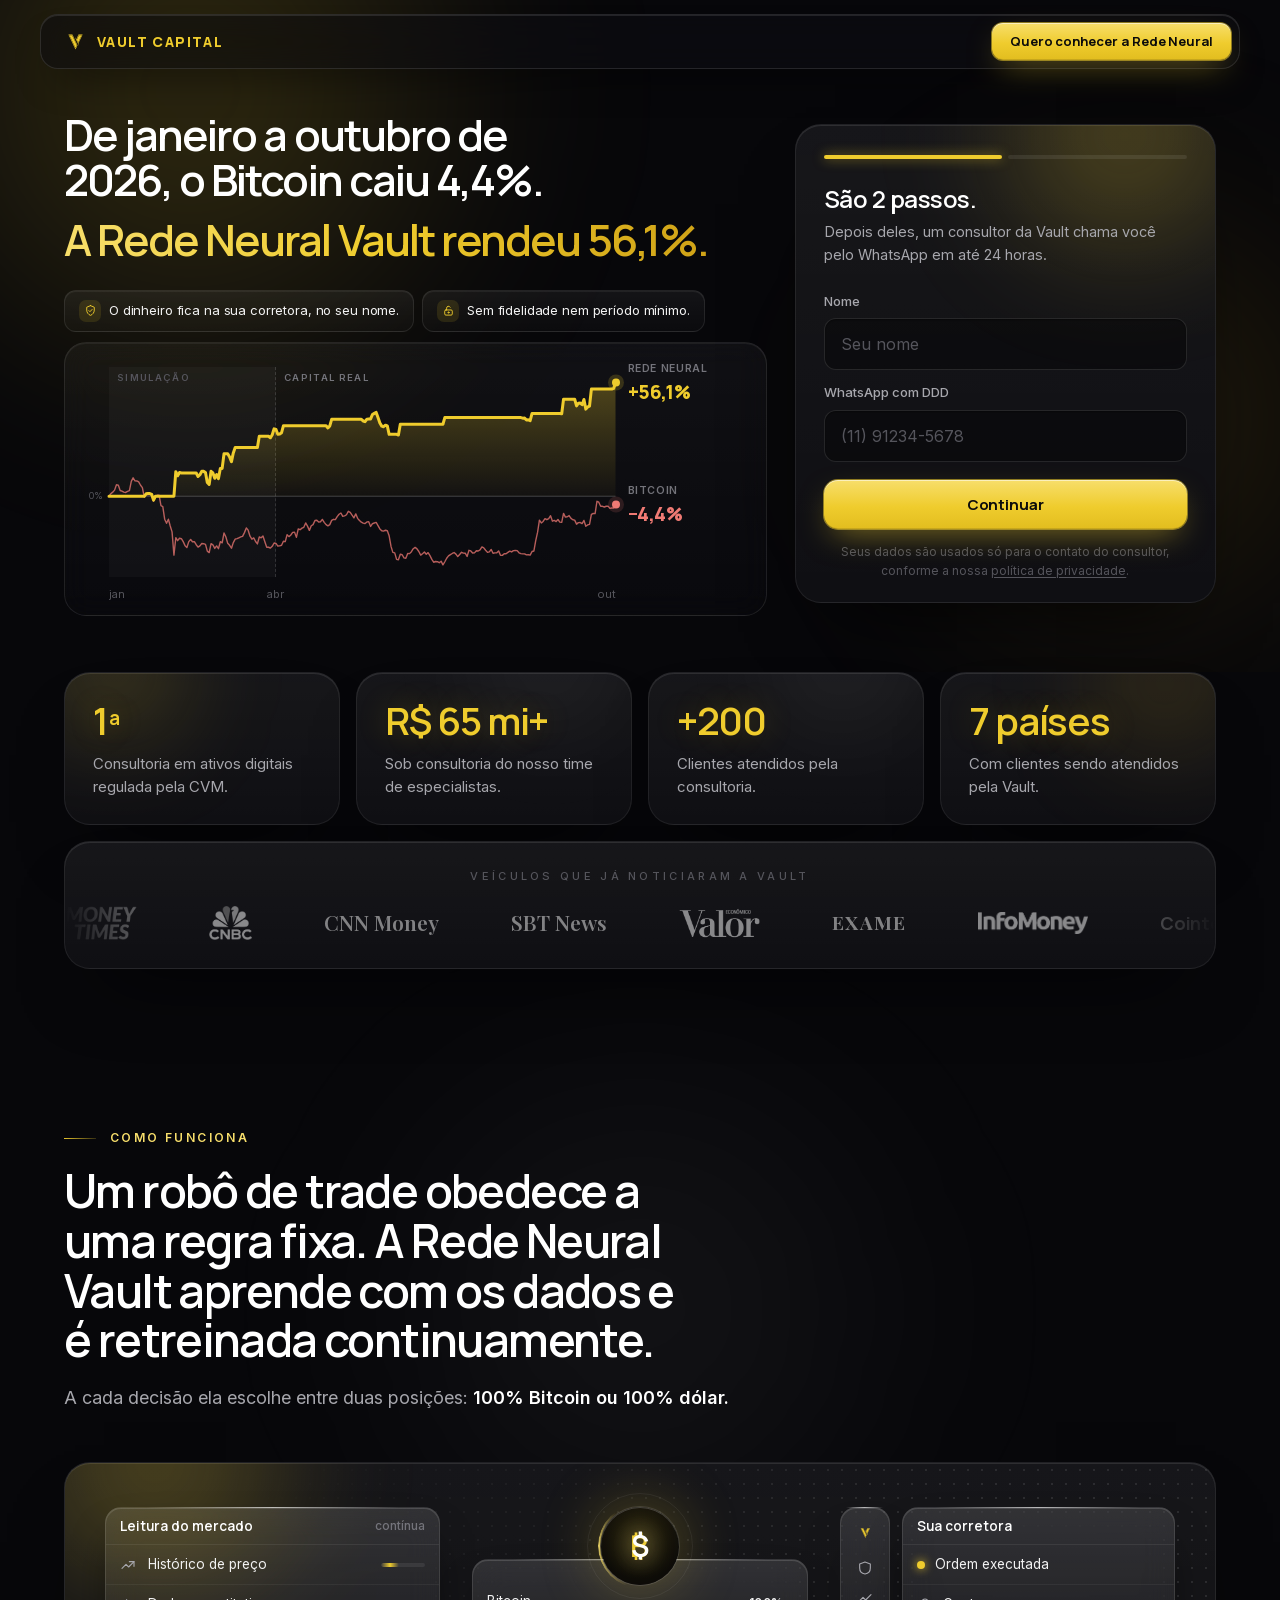
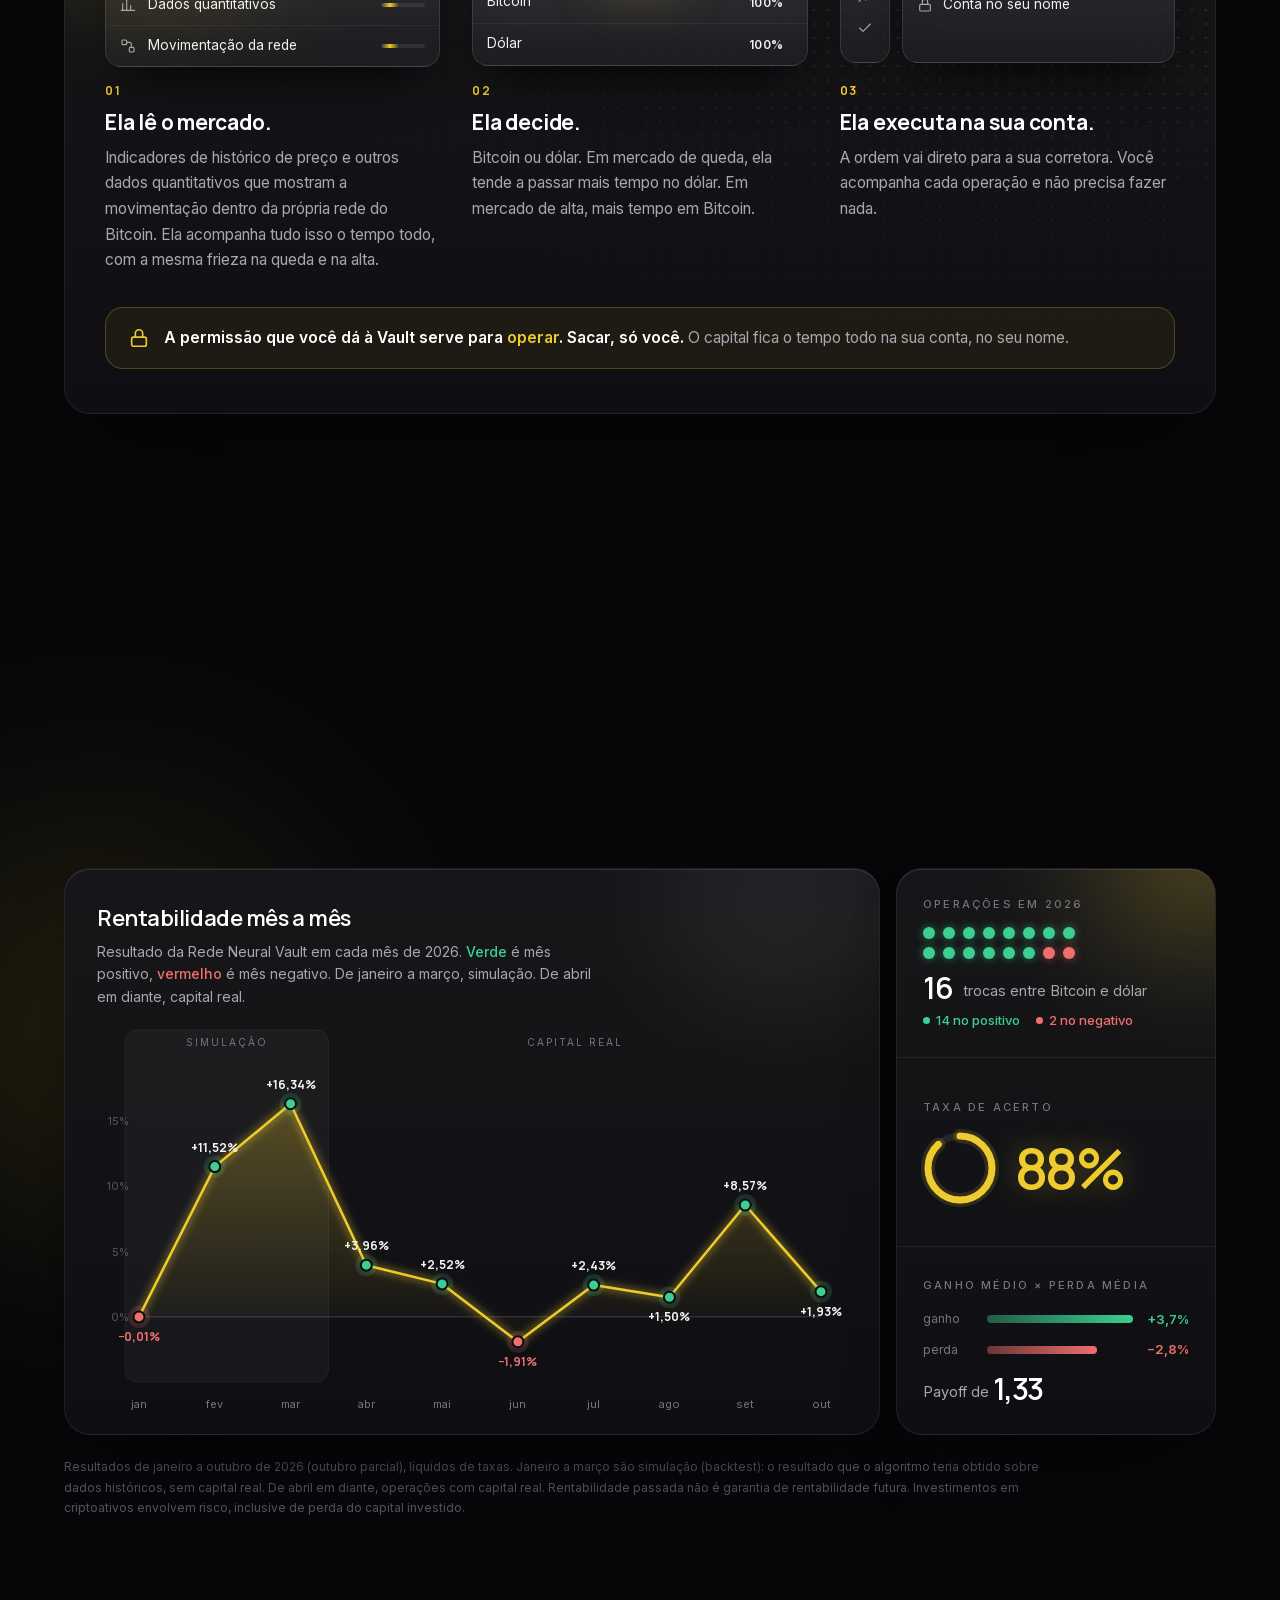
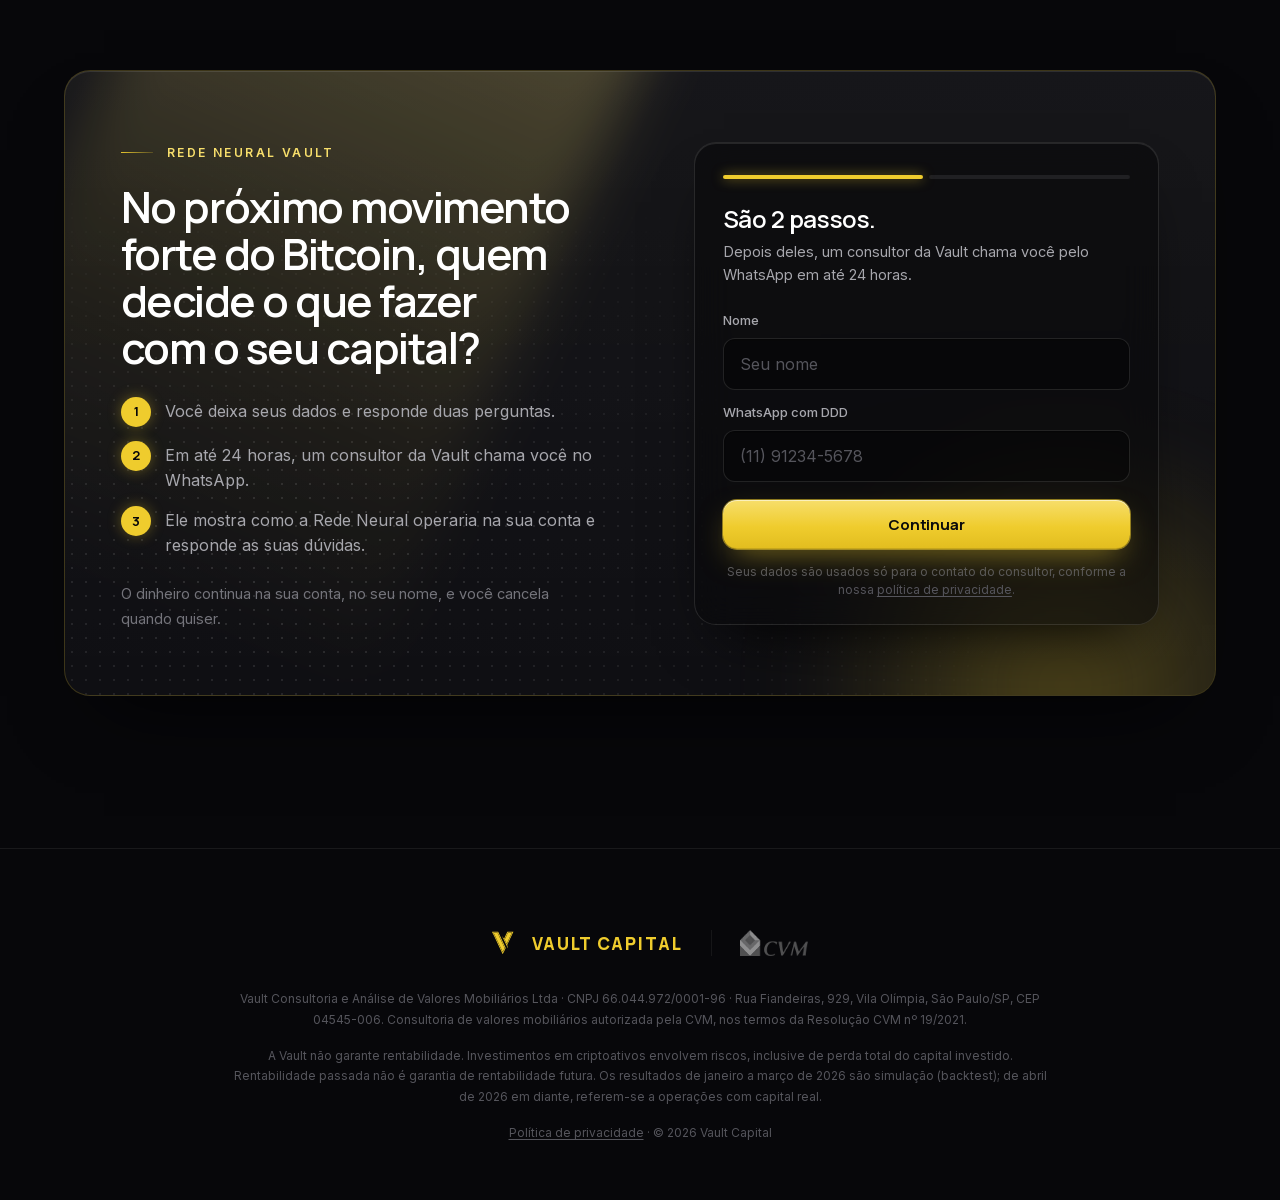
==== commit 7d17b552: "frase em destaque, resultados lado a lado, form centralizado, select na etapa 2" ====
--- a/curta.html
+++ b/curta.html
@@ -799,6 +799,32 @@
       .ln-x { height: 16px; margin: 6px 96px 0 20px; } .ln-x span { font-size: 9.5px; }
     }
       .res-top.solo { grid-template-columns: minmax(0, 1fr); }
+  
+    /* ===== [K 05/10 noite] ajustes ===== */
+    .lead strong.hl-y { color: var(--yellow); font-weight: 700; }
+    .hero4 .h4-form { align-self: center; }
+    .lf-select { position: relative; }
+    .lf-select select { -webkit-appearance: none; appearance: none; width: 100%; height: 52px; padding: 0 44px 0 16px; border-radius: 12px; cursor: pointer;
+      color: var(--white); font: 400 16px var(--f-body); background: rgba(0,0,0,.35); border: 1px solid var(--line-2);
+      box-shadow: inset 0 1px 2px rgba(0,0,0,.4); transition: border-color .2s ease, box-shadow .2s ease; text-overflow: ellipsis; }
+    .lf-select::after { content: ""; position: absolute; right: 18px; top: 50%; width: 8px; height: 8px; margin-top: -6px; pointer-events: none;
+      border-right: 1.5px solid var(--yellow); border-bottom: 1.5px solid var(--yellow); transform: rotate(45deg); }
+    .lf-select select:focus { outline: none; border-color: rgba(239,204,45,.8); box-shadow: 0 0 0 4px rgba(239,204,45,.12); }
+    .lf-select select.empty { color: var(--t4); }
+    .lf-select select option { background: #121216; color: #f2f2f2; }
+    .lf-select select option[value=""] { color: #74747b; }
+    .lf-step[data-step="2"] .lf-select + .lf-group-error + .lf-q { margin-top: 18px; }
+    @media (min-width: 961px) {
+      .res-top.split { grid-template-columns: minmax(0, 1fr) minmax(0, 320px); align-items: stretch; }
+      .res-top.split .chart { height: auto; min-height: 300px; }
+      .res-top.split .ops-card { grid-column: auto; grid-template-columns: minmax(0, 1fr); grid-auto-rows: 1fr; }
+      .res-top.split .ops-z { padding: 26px 26px; gap: 14px; justify-content: center; }
+      .res-top.split .ops-z + .ops-z { border-left: 0; border-top: 1px solid var(--line); }
+      .res-top.split .ops-card .opdots { grid-template-columns: repeat(8, 12px); }
+    }
+    @media (max-width: 960px) {
+      .res-top.split { grid-template-columns: minmax(0, 1fr); }
+    }
   </style>
 </head>
 <body data-variante="copy-ogilvy2-curta">
@@ -948,19 +974,16 @@
     <div class="sec-head">
       <span class="tag fade-in"><i></i>Resultados em 2026</span>
       <h2 class="h2 fade-in">Das 16 operações feitas em 2026, 14 fecharam no positivo.</h2>
-      <p class="lead fade-in d1">De janeiro a outubro, a Rede Neural Vault fechou 16 trocas entre Bitcoin e dólar. As 14 vencedoras renderam 3,7% em média. As 2 perdedoras custaram 2,8% em média. O resultado acumulado foi de +56,1%, num período em que o Bitcoin caiu 4,4%.</p>
+      <p class="lead fade-in d1">De janeiro a outubro, a Rede Neural Vault fechou 16 trocas entre Bitcoin e dólar. As 14 vencedoras renderam 3,7% em média. As 2 perdedoras custaram 2,8% em média. <strong class="hl-y">O resultado acumulado foi de +56,1%, num período em que o Bitcoin caiu 4,4%.</strong></p>
     </div>
 
-    <div class="res-top solo">
+    <div class="res-top solo split">
       <div class="card chart-card fade-in d1">
         <div class="glow w" style="width:400px;height:300px;right:-100px;top:-120px"></div>
         <h3>Rentabilidade mês a mês</h3>
         <p>Resultado da Rede Neural Vault em cada mês de 2026. <span class="g">Verde</span> é mês positivo, <span class="r">vermelho</span> é mês negativo. De janeiro a março, simulação. De abril em diante, capital real.</p>
         <div class="chart" id="chart" role="img" aria-label="Rentabilidade mensal da Rede Neural Vault em 2026: janeiro −0,01%, fevereiro +11,52%, março +16,34% (simulação), abril +3,96%, maio +2,52%, junho −1,91%, julho +2,43%, agosto +1,50%, setembro +8,57%, outubro +1,93%."></div>
       </div>
-    </div>
-
-    <div class="stats">
       <div class="card ops-card fade-in">
         <div class="glow y" style="width:420px;height:260px;left:30%;top:-150px"></div>
         <div class="ops-z ops-count">
@@ -987,6 +1010,8 @@
     </div>
 
 
+
+
     <p class="disclaimer fade-in">Resultados de janeiro a outubro de 2026 (outubro parcial), líquidos de taxas. Janeiro a março são simulação (backtest): o resultado que o algoritmo teria obtido sobre dados históricos, sem capital real. De abril em diante, operações com capital real. Rentabilidade passada não é garantia de rentabilidade futura. Investimentos em criptoativos envolvem risco, inclusive de perda do capital investido.</p>
   </div>
 </section>
@@ -1060,22 +1085,10 @@
           <p class="lf-error" role="alert">Digite um e-mail válido.</p>
         </div>
         <p class="lf-q">Somando tudo (empresa, imóveis, participações e investimentos) seu patrimônio total hoje está em qual faixa?</p>
-        <div class="lf-options" role="radiogroup" data-group="patrimonio">
-          <label class="lf-opt"><input type="radio" value="Até R$ 500 mil" /><span>Até R$ 500 mil</span></label>
-          <label class="lf-opt"><input type="radio" value="R$ 500 mil a R$ 1 milhão" /><span>R$ 500 mil a R$ 1 milhão</span></label>
-          <label class="lf-opt"><input type="radio" value="R$ 1 milhão a R$ 5 milhões" /><span>R$ 1 milhão a R$ 5 milhões</span></label>
-          <label class="lf-opt"><input type="radio" value="R$ 5 milhões a R$ 10 milhões" /><span>R$ 5 milhões a R$ 10 milhões</span></label>
-          <label class="lf-opt"><input type="radio" value="Acima de R$ 10 milhões" /><span>Acima de R$ 10 milhões</span></label>
-        </div>
+        <div class="lf-select" data-group="patrimonio"><select class="empty" aria-label="Faixa de patrimônio total"><option value="" selected disabled>Selecione uma faixa</option><option value="Até R$ 500 mil">Até R$ 500 mil</option><option value="R$ 500 mil a R$ 1 milhão">R$ 500 mil a R$ 1 milhão</option><option value="R$ 1 milhão a R$ 5 milhões">R$ 1 milhão a R$ 5 milhões</option><option value="R$ 5 milhões a R$ 10 milhões">R$ 5 milhões a R$ 10 milhões</option><option value="Acima de R$ 10 milhões">Acima de R$ 10 milhões</option></select></div>
         <p class="lf-group-error" role="alert">Escolha uma faixa para continuar.</p>
         <p class="lf-q">Quanto você tem investido em cripto hoje?</p>
-        <div class="lf-options" role="radiogroup" data-group="cripto">
-          <label class="lf-opt"><input type="radio" value="Ainda não tenho cripto" /><span>Ainda não tenho cripto</span></label>
-          <label class="lf-opt"><input type="radio" value="Menos de R$ 100 mil" /><span>Menos de R$ 100 mil</span></label>
-          <label class="lf-opt"><input type="radio" value="R$ 100 mil a R$ 500 mil" /><span>R$ 100 mil a R$ 500 mil</span></label>
-          <label class="lf-opt"><input type="radio" value="R$ 500 mil a R$ 1 milhão" /><span>R$ 500 mil a R$ 1 milhão</span></label>
-          <label class="lf-opt"><input type="radio" value="Mais de R$ 1 milhão" /><span>Mais de R$ 1 milhão</span></label>
-        </div>
+        <div class="lf-select" data-group="cripto"><select class="empty" aria-label="Quanto você tem investido em cripto hoje"><option value="" selected disabled>Selecione uma faixa</option><option value="Ainda não tenho cripto">Ainda não tenho cripto</option><option value="Menos de R$ 100 mil">Menos de R$ 100 mil</option><option value="R$ 100 mil a R$ 500 mil">R$ 100 mil a R$ 500 mil</option><option value="R$ 500 mil a R$ 1 milhão">R$ 500 mil a R$ 1 milhão</option><option value="Mais de R$ 1 milhão">Mais de R$ 1 milhão</option></select></div>
         <p class="lf-group-error" role="alert">Escolha uma faixa para continuar.</p>
         <div class="lf-actions">
           <button type="submit" class="btn-primary">Quero falar com um consultor da Vault</button>
@@ -1171,7 +1184,7 @@
       inp.addEventListener('input', () => inp.closest('.lf-field').classList.remove('invalid')));
 
     const groupValue = name => {
-      const c = form.querySelector('[data-group="' + name + '"] input:checked');
+      const c = form.querySelector('[data-group="' + name + '"] select');
       return c ? c.value : '';
     };
     const groupError = name => form.querySelector('[data-group="' + name + '"]').nextElementSibling;
@@ -1184,8 +1197,8 @@
       });
       return ok;
     }
-    ['patrimonio', 'cripto'].forEach(g => form.querySelectorAll('[data-group="' + g + '"] input').forEach(r =>
-      r.addEventListener('change', () => groupError(g).classList.remove('show'))));
+    ['patrimonio', 'cripto'].forEach(g => form.querySelectorAll('[data-group="' + g + '"] select').forEach(r =>
+      r.addEventListener('change', () => { r.classList.toggle('empty', !r.value); groupError(g).classList.remove('show'); })));
 
     form.querySelectorAll('[data-next]').forEach(btn => btn.addEventListener('click', () => {
       if (current === 0 && validateStep1()) show(1);
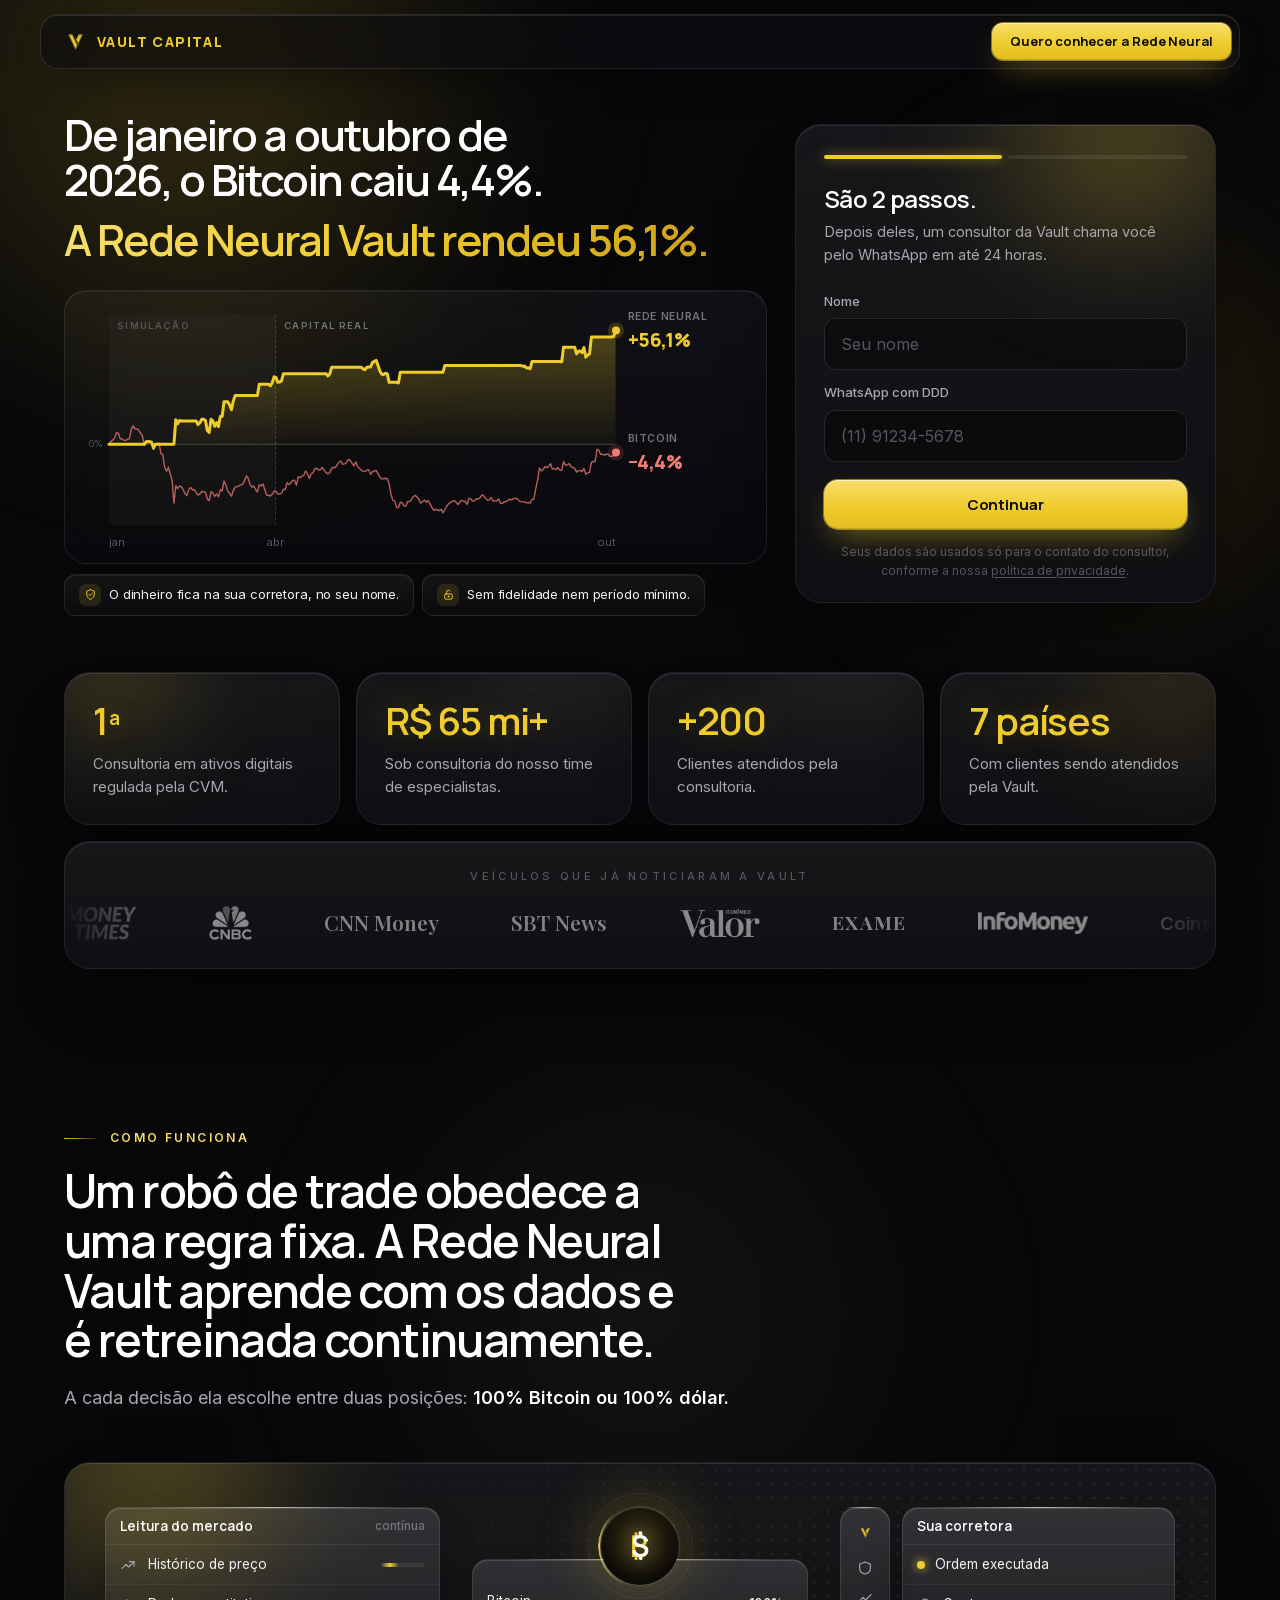
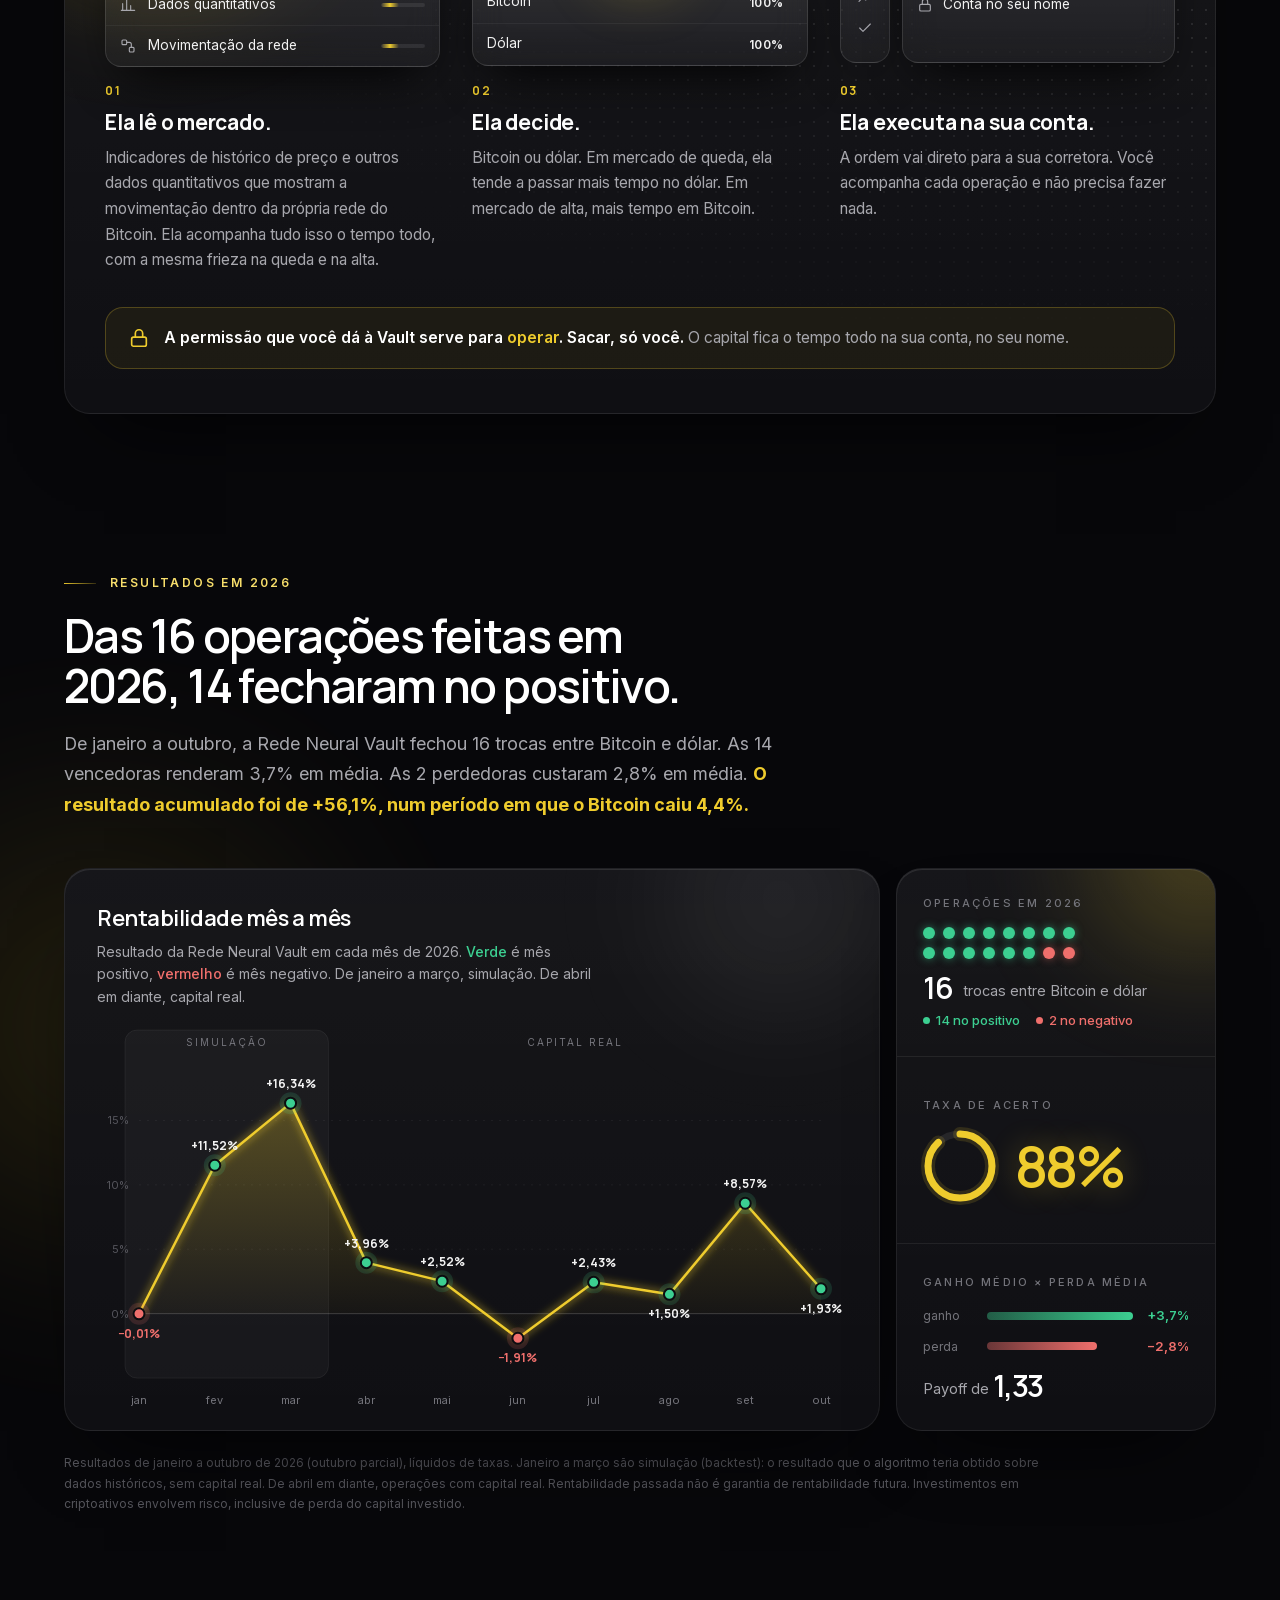
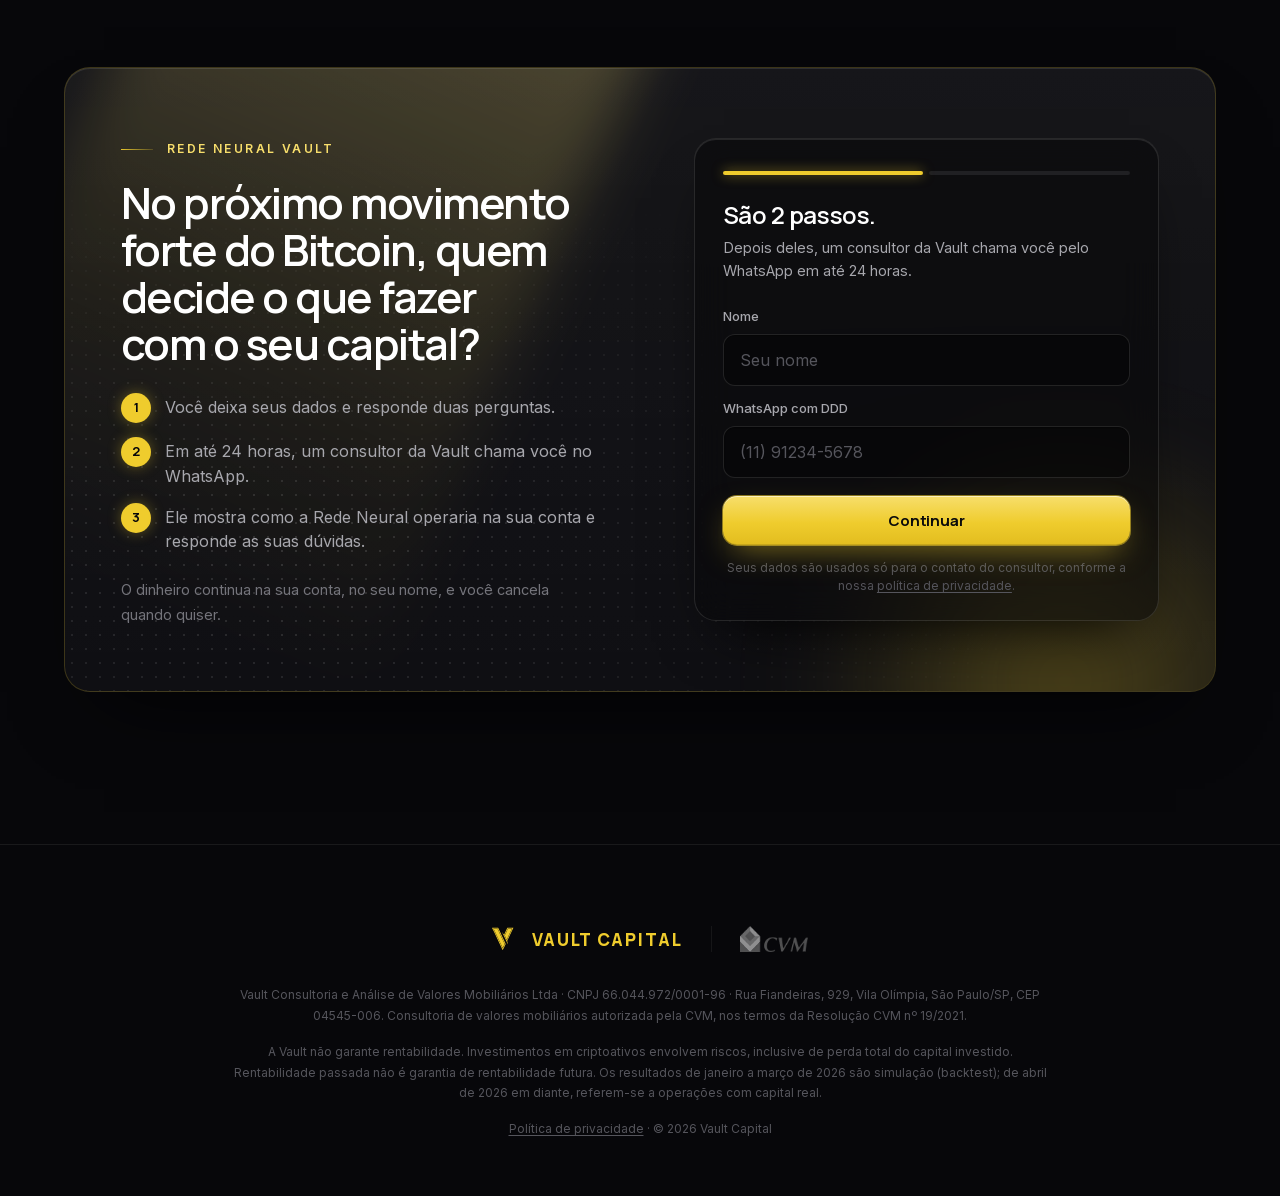
==== commit fb6c99ff: "hero: etiquetas abaixo do grafico" ====
--- a/curta.html
+++ b/curta.html
@@ -852,11 +852,7 @@
         <div id="formulario" class="form-mount" data-origem="hero"></div>
       </div>
       <div class="h4-proof">
-        <div class="gcards">
-  <div class="gcard"><i><svg viewBox="0 0 24 24" aria-hidden="true"><path d="M12 3l7 3v5.2c0 4.4-2.9 8.3-7 9.8-4.1-1.5-7-5.4-7-9.8V6l7-3z"/><path d="M9 12.2l2 2 4-4.2"/></svg></i><span>O dinheiro fica na sua corretora, no seu nome.</span></div>
-  <div class="gcard"><i><svg viewBox="0 0 24 24" aria-hidden="true"><rect x="5" y="11" width="14" height="9.5" rx="2.2"/><path d="M8.5 11V7.6a3.5 3.5 0 0 1 6.6-1.6"/><circle cx="12" cy="15.7" r="1.1"/></svg></i><span>Sem fidelidade nem período mínimo.</span></div>
-</div>
-<figure class="pcard ln" aria-label="Crescimento do capital: de janeiro a outubro de 2026, a Rede Neural Vault acumulou +56,1% e o Bitcoin caiu 4,4%">
+        <figure class="pcard ln" aria-label="Crescimento do capital: de janeiro a outubro de 2026, a Rede Neural Vault acumulou +56,1% e o Bitcoin caiu 4,4%">
   <div class="ln-plot">
     <div class="ln-sim" style="width:32.97%"><span>Simulação</span></div>
     <div class="ln-real" style="left:32.97%"><span>Capital real</span></div>
@@ -873,6 +869,11 @@
   </div>
   <div class="ln-x"><span style="left:0">jan</span><span style="left:32.97%">abr</span><span style="left:100%">out</span></div>
 </figure>
+<div class="gcards">
+  <div class="gcard"><i><svg viewBox="0 0 24 24" aria-hidden="true"><path d="M12 3l7 3v5.2c0 4.4-2.9 8.3-7 9.8-4.1-1.5-7-5.4-7-9.8V6l7-3z"/><path d="M9 12.2l2 2 4-4.2"/></svg></i><span>O dinheiro fica na sua corretora, no seu nome.</span></div>
+  <div class="gcard"><i><svg viewBox="0 0 24 24" aria-hidden="true"><rect x="5" y="11" width="14" height="9.5" rx="2.2"/><path d="M8.5 11V7.6a3.5 3.5 0 0 1 6.6-1.6"/><circle cx="12" cy="15.7" r="1.1"/></svg></i><span>Sem fidelidade nem período mínimo.</span></div>
+</div>
+
       </div>
     </div>
   </div>
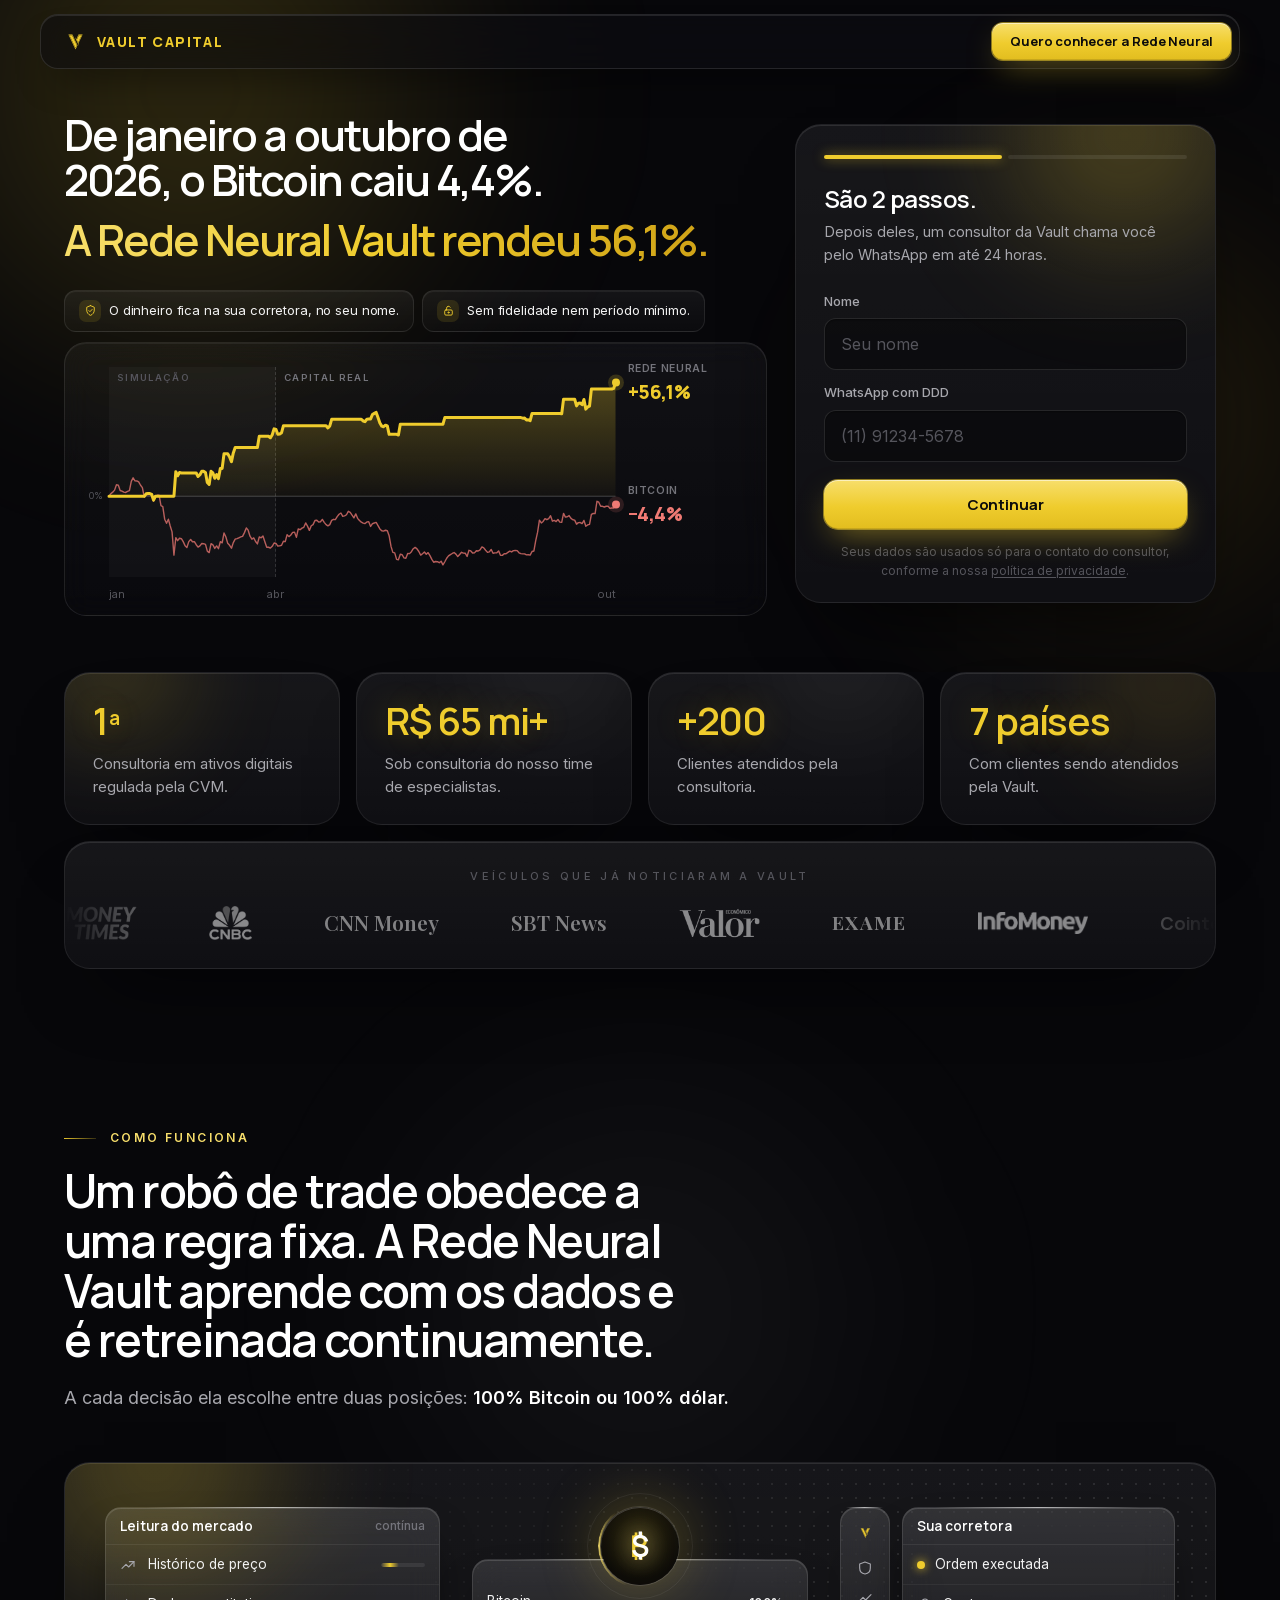
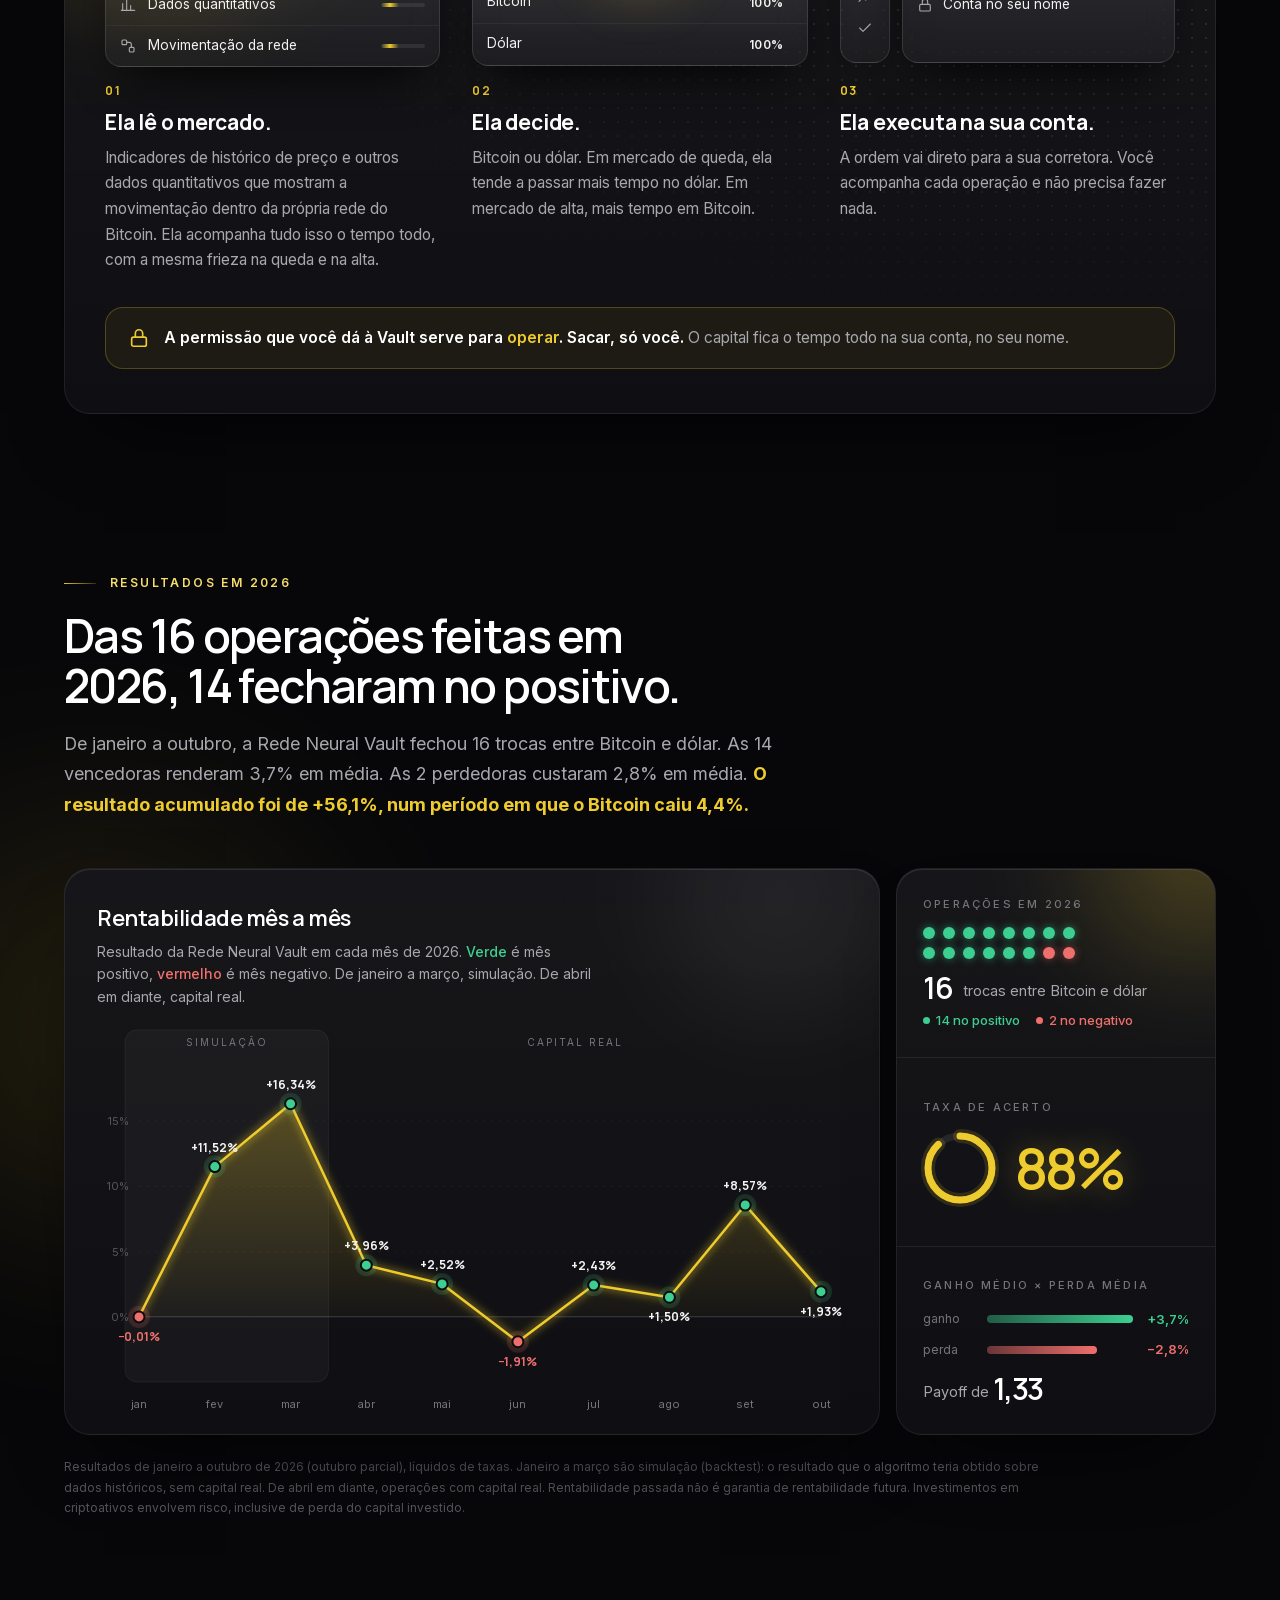
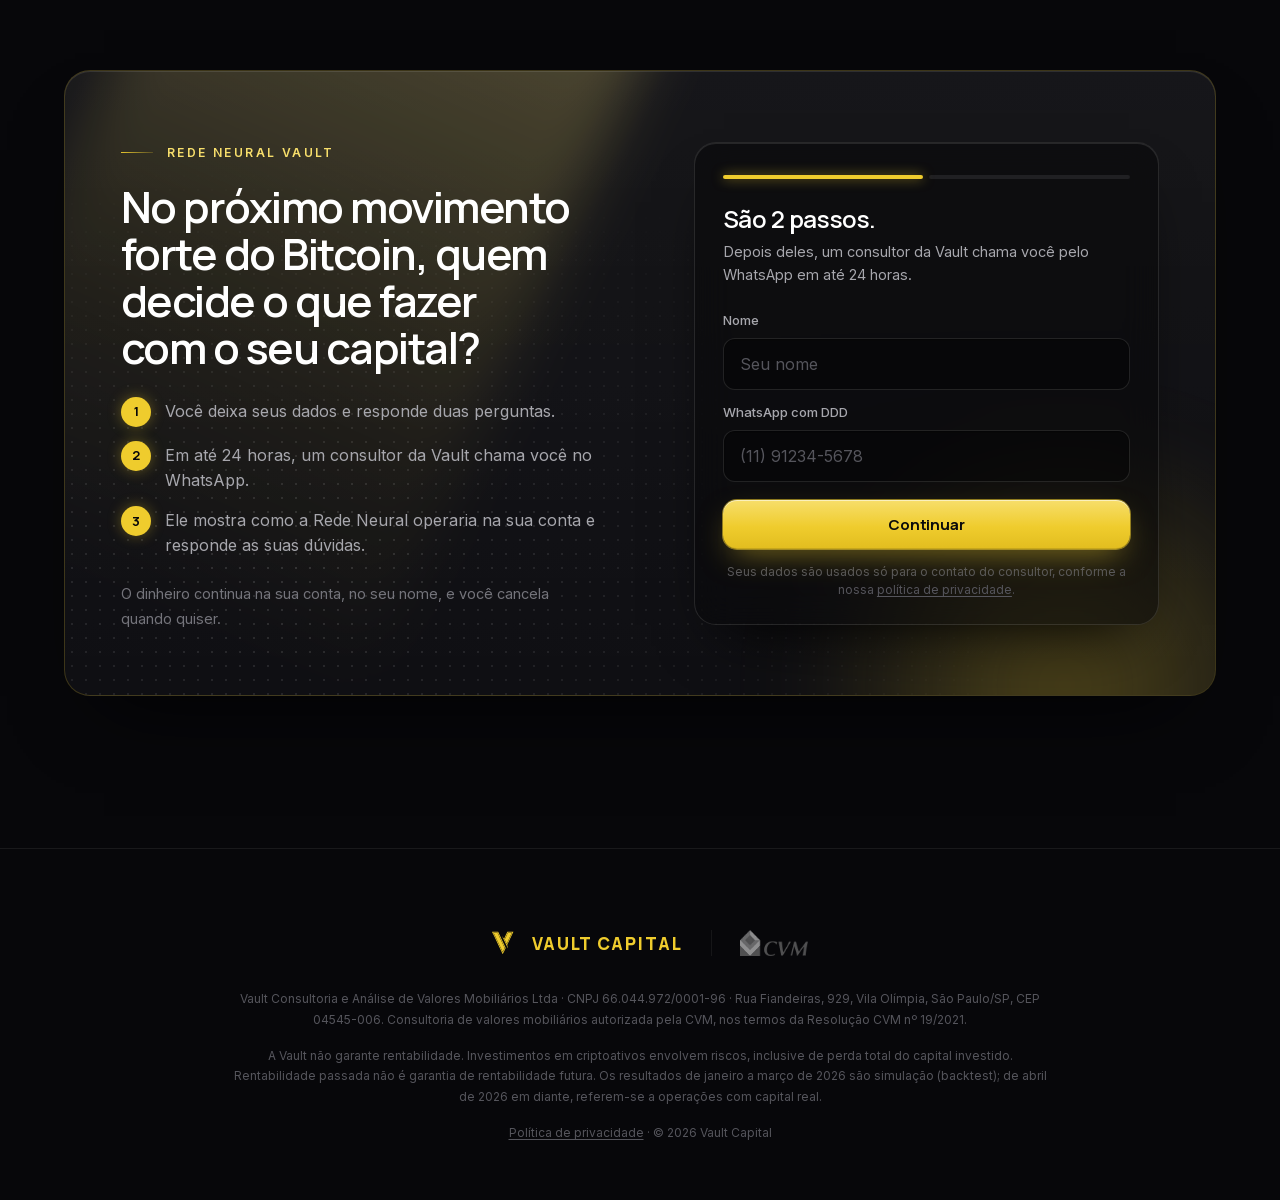
==== commit 799cf6bc: "hero: etiquetas de volta acima do grafico" ====
--- a/curta.html
+++ b/curta.html
@@ -852,7 +852,11 @@
         <div id="formulario" class="form-mount" data-origem="hero"></div>
       </div>
       <div class="h4-proof">
-        <figure class="pcard ln" aria-label="Crescimento do capital: de janeiro a outubro de 2026, a Rede Neural Vault acumulou +56,1% e o Bitcoin caiu 4,4%">
+        <div class="gcards">
+  <div class="gcard"><i><svg viewBox="0 0 24 24" aria-hidden="true"><path d="M12 3l7 3v5.2c0 4.4-2.9 8.3-7 9.8-4.1-1.5-7-5.4-7-9.8V6l7-3z"/><path d="M9 12.2l2 2 4-4.2"/></svg></i><span>O dinheiro fica na sua corretora, no seu nome.</span></div>
+  <div class="gcard"><i><svg viewBox="0 0 24 24" aria-hidden="true"><rect x="5" y="11" width="14" height="9.5" rx="2.2"/><path d="M8.5 11V7.6a3.5 3.5 0 0 1 6.6-1.6"/><circle cx="12" cy="15.7" r="1.1"/></svg></i><span>Sem fidelidade nem período mínimo.</span></div>
+</div>
+<figure class="pcard ln" aria-label="Crescimento do capital: de janeiro a outubro de 2026, a Rede Neural Vault acumulou +56,1% e o Bitcoin caiu 4,4%">
   <div class="ln-plot">
     <div class="ln-sim" style="width:32.97%"><span>Simulação</span></div>
     <div class="ln-real" style="left:32.97%"><span>Capital real</span></div>
@@ -869,11 +873,6 @@
   </div>
   <div class="ln-x"><span style="left:0">jan</span><span style="left:32.97%">abr</span><span style="left:100%">out</span></div>
 </figure>
-<div class="gcards">
-  <div class="gcard"><i><svg viewBox="0 0 24 24" aria-hidden="true"><path d="M12 3l7 3v5.2c0 4.4-2.9 8.3-7 9.8-4.1-1.5-7-5.4-7-9.8V6l7-3z"/><path d="M9 12.2l2 2 4-4.2"/></svg></i><span>O dinheiro fica na sua corretora, no seu nome.</span></div>
-  <div class="gcard"><i><svg viewBox="0 0 24 24" aria-hidden="true"><rect x="5" y="11" width="14" height="9.5" rx="2.2"/><path d="M8.5 11V7.6a3.5 3.5 0 0 1 6.6-1.6"/><circle cx="12" cy="15.7" r="1.1"/></svg></i><span>Sem fidelidade nem período mínimo.</span></div>
-</div>
-
       </div>
     </div>
   </div>
